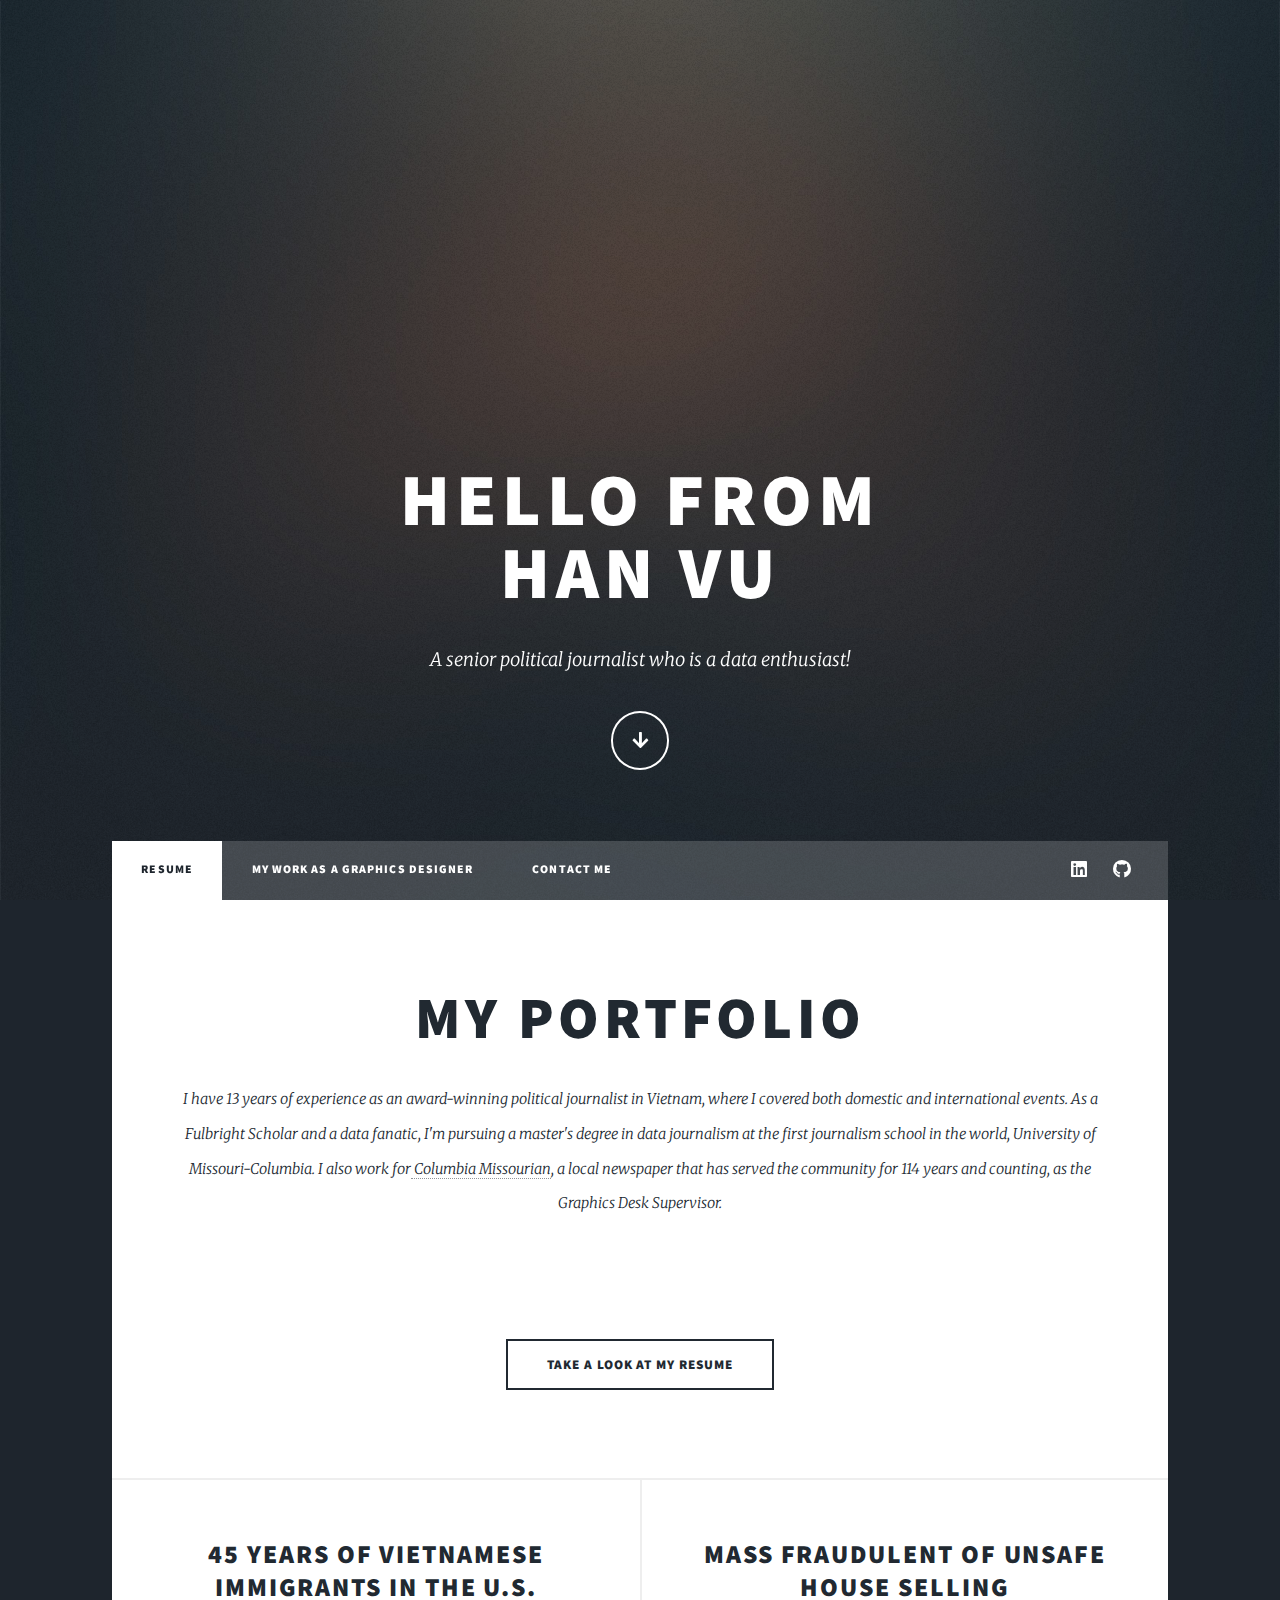
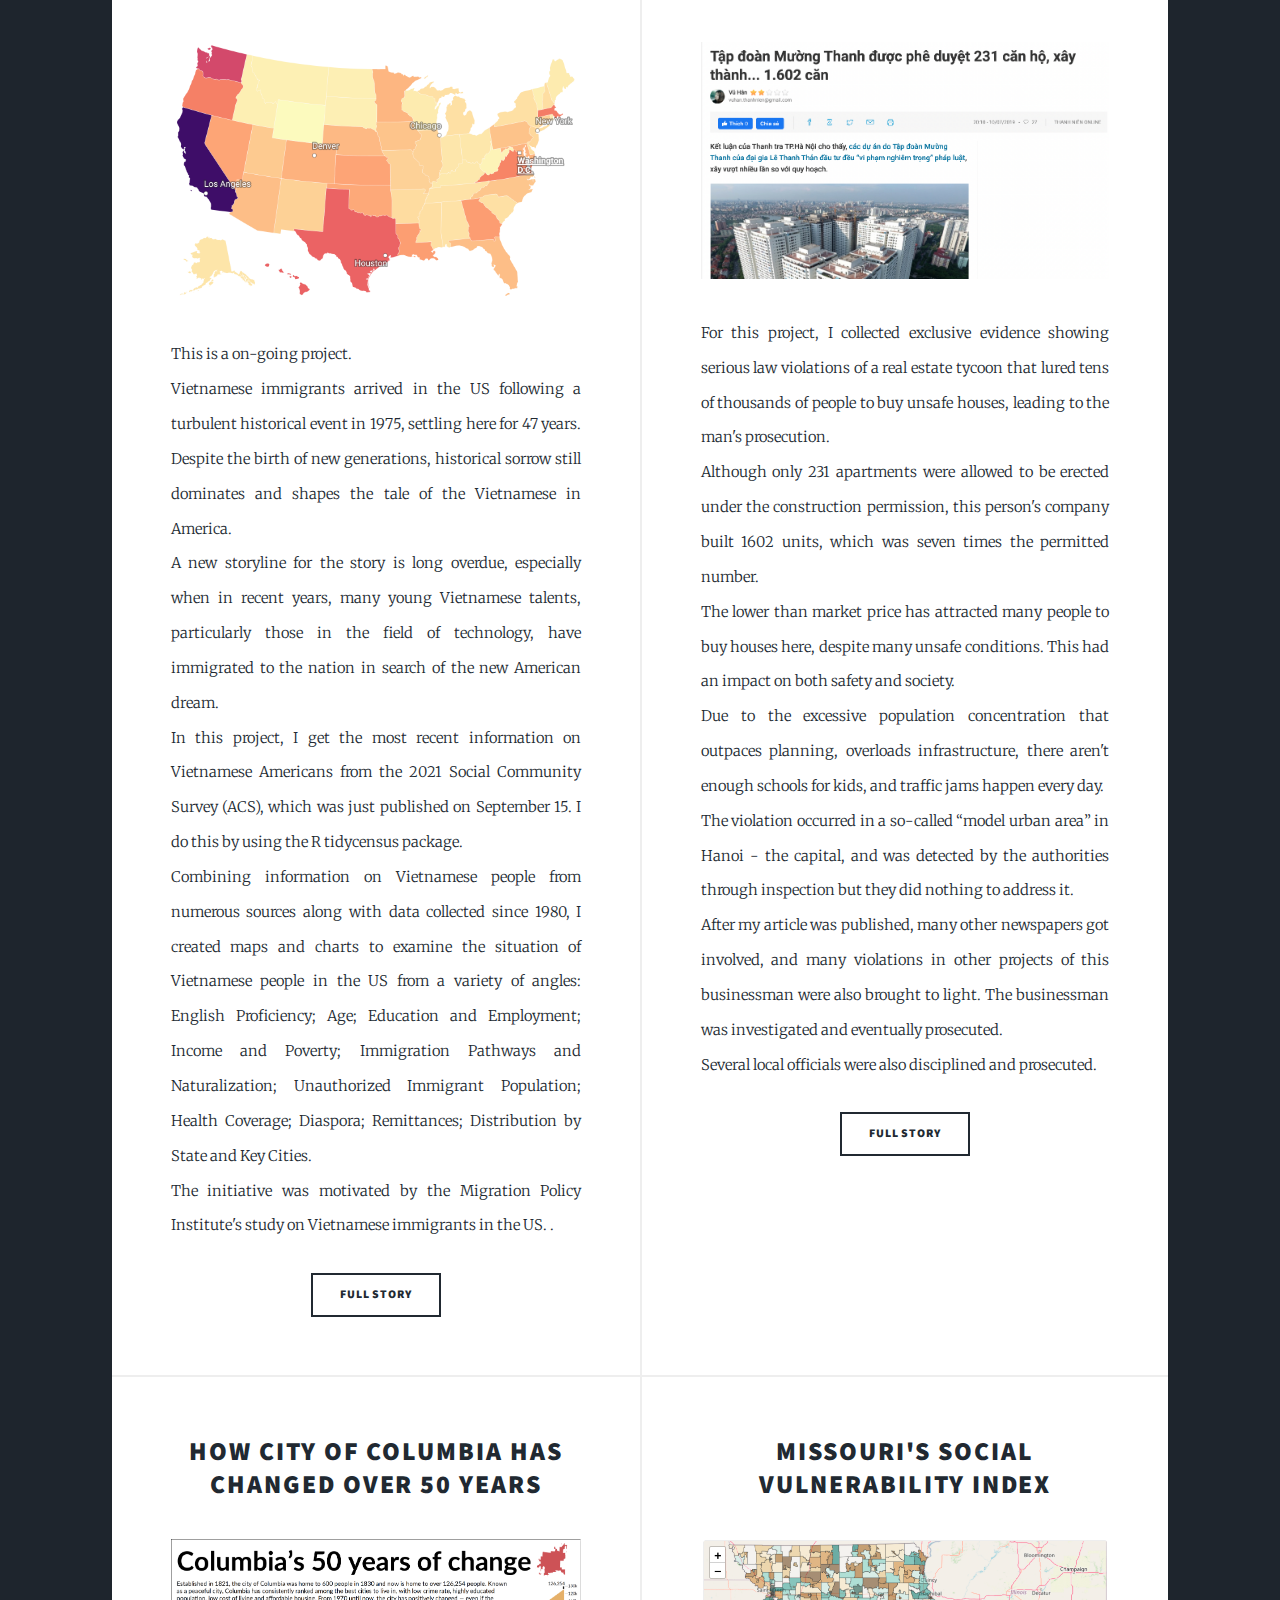
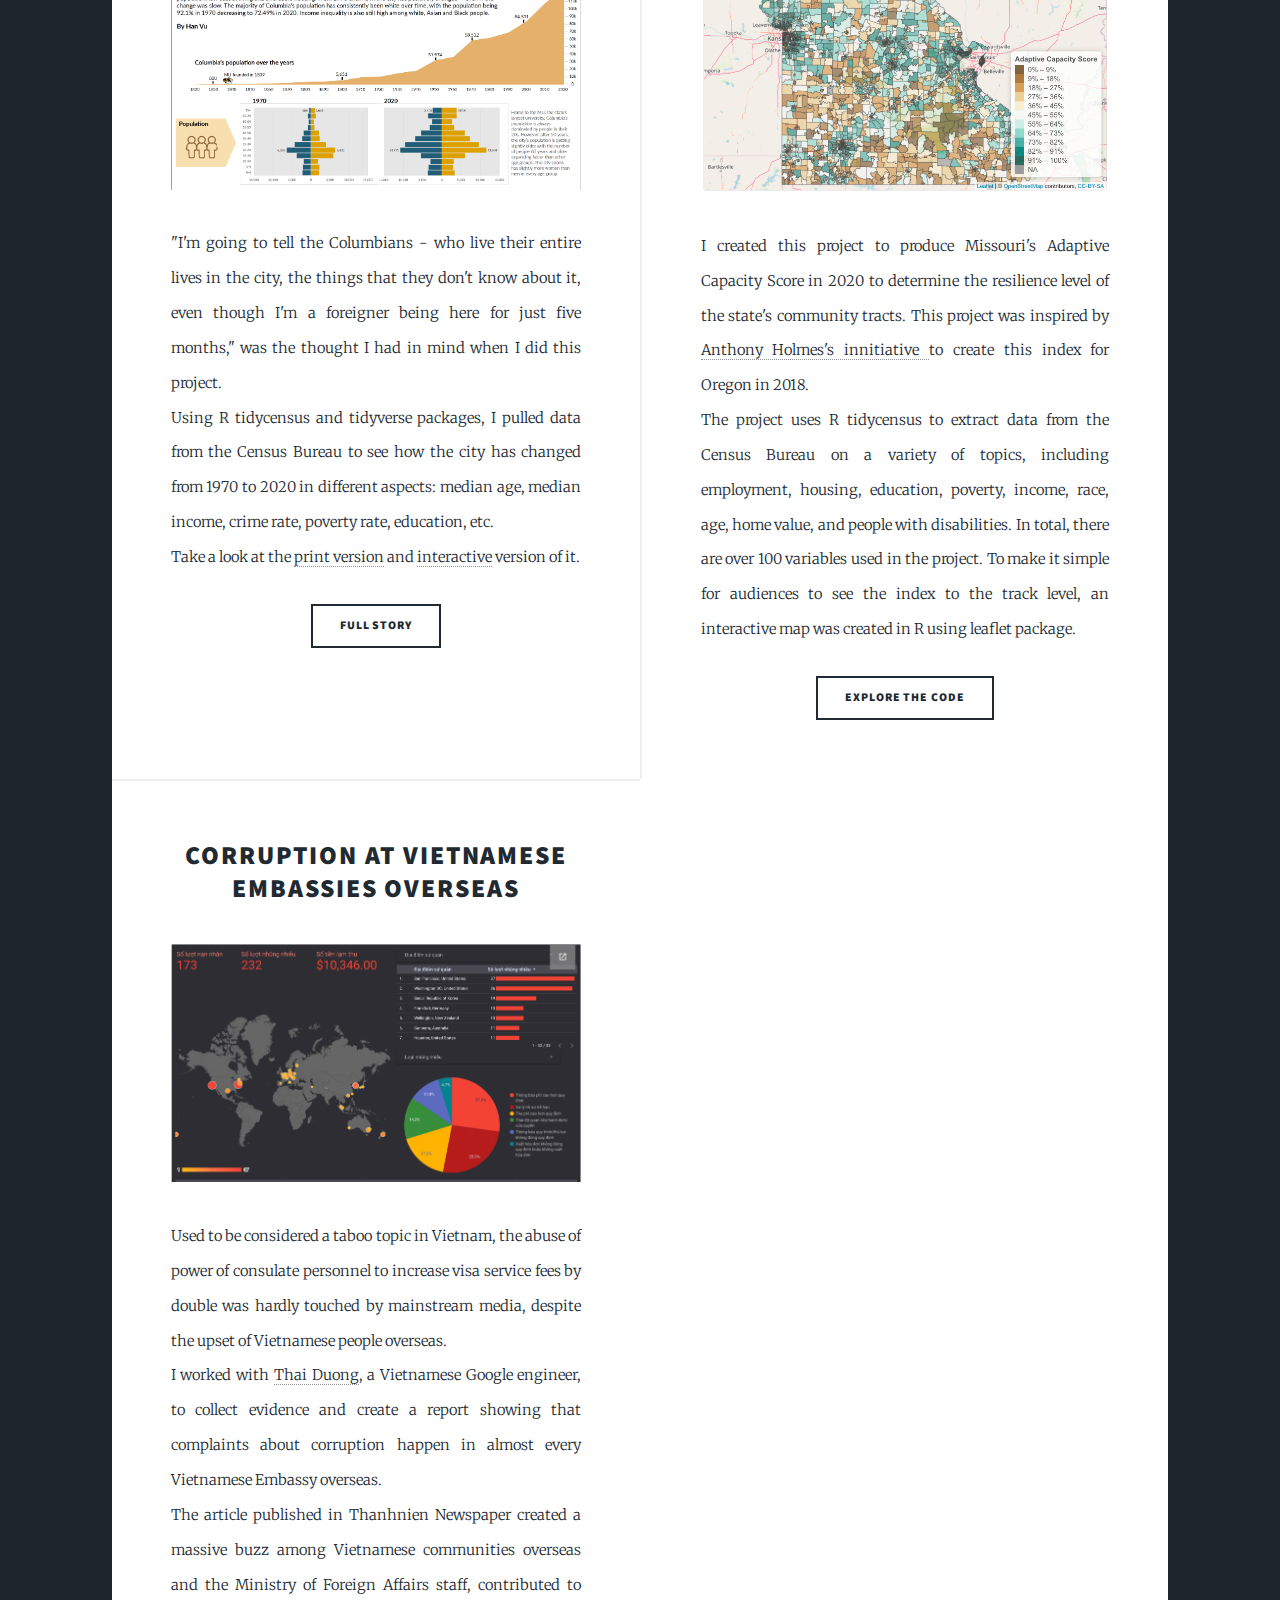
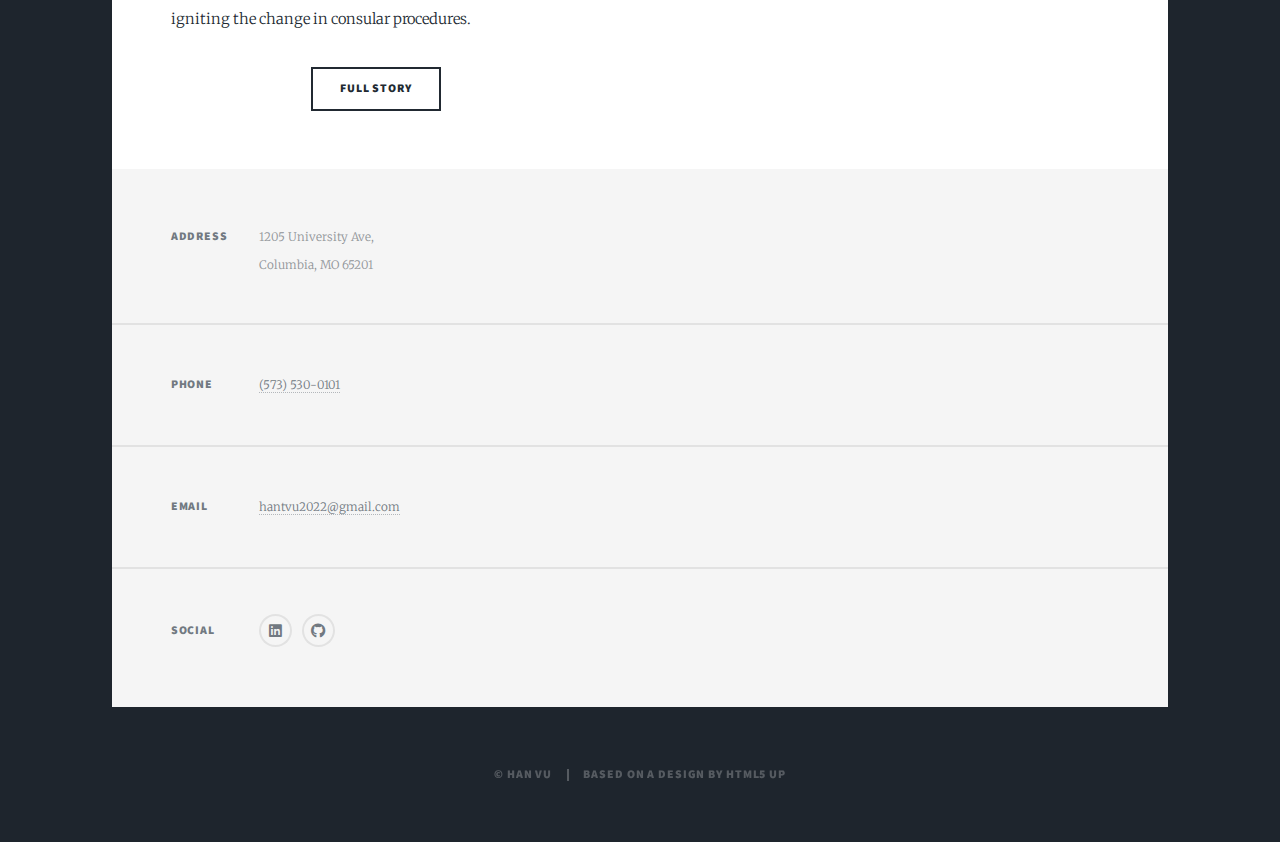
==== index.html @ a1ea9362 "first commit" ====
<!DOCTYPE HTML>
<html>
	<head>
		<title>Han Vu's Portfolio</title>
		<meta charset="utf-8" />
		<meta name="viewport" content="width=device-width, initial-scale=1, user-scalable=no" />
		<link rel="stylesheet" href="assets/css/main.css" />
		<noscript><link rel="stylesheet" href="assets/css/noscript.css" /></noscript>
	</head>
	<body class="is-preload">

		<!-- Wrapper -->
			<div id="wrapper" class="fade-in">

				<!-- Intro -->
					<div id="intro">
						<h1>Hello from<br />
						Han Vu</h1>
						<p>A senior political journalist who is a data enthusiast!</p>
						<ul class="actions">
							<li><a href="#header" class="button icon solid solo fa-arrow-down scrolly">Continue</a></li>
						</ul>
					</div>

				<!-- Header -->
					<header id="header">
						<a href="https://thanhnien.vn/author/vu-han-1622.html" target="_blank" class="logo">My previous work</a>
					</header>

				<!-- Nav -->
					<nav id="nav">
						<ul class="links">
							<li class="active"><a href="https://drive.google.com/file/d/1c-oP3wGmEgYOLLSrye_bM9ByIbGK7TrM/view?usp=sharing" target="_blank">Resume</a></li>
							<li><a href="https://www.columbiamissourian.com/users/profile/guest3275/" target="_blank">My work as a graphics designer</a></li>
							<li><a href="mailto:hantvu2022@gmail.com">Contact me</a></li>
						</ul>
						<ul class="icons">
							<li><a href="#" class="icon brands fa-linkedin"><span class="label">LinkedIn</span></a></li>
							<li><a href="#" class="icon brands fa-github"><span class="label">GitHub</span></a></li>
						</ul>
					</nav>

				<!-- Main -->
					<div id="main">

						<!-- Featured Post -->
							<article class="post featured">
								<header class="major">
									<h2><a href="#">My Portfolio</a></h2>
									<p>I have 13 years of experience as an award-winning political journalist in Vietnam, where I covered both domestic and international events. 
										As a Fulbright Scholar and a data fanatic, I'm pursuing a master's degree in data journalism at the first journalism school in the world, University of Missouri-Columbia. 
										I also work for<a href="https://www.columbiamissourian.com/" target="_blank"> Columbia Missourian</a>, a local newspaper that has served the community for 114 years and counting, as the Graphics Desk Supervisor.
									</p>
								</header>
								<a href="#" class="image main"><img src="images/pic1.jpg" alt="" /></a>
								<ul class="actions special">
									<li><a href="https://drive.google.com/file/d/1c-oP3wGmEgYOLLSrye_bM9ByIbGK7TrM/view?usp=sharing" target="_blank" class="button large">Take a look at my Resume</a></li>
								</ul>
							</article>

						<!-- Posts -->
							<section class="posts">
						
								<article>
									<header>
										
										<h2><a href="#">45 years of Vietnamese Immigrants in the U.S.</a></h2>
									</header>
									<a href="#" class="image fit"><img src="images/vnm1.png" alt="" /></a>
									<p>This is a on-going project. <br \>
										Vietnamese immigrants arrived in the US following a turbulent historical event in 1975, settling here for 47 years. Despite the birth of new generations, historical sorrow still dominates and shapes the tale of the Vietnamese in America.<br \>
										A new storyline for the story is long overdue, especially when in recent years, many young Vietnamese talents, particularly those in the field of technology, have immigrated to the nation in search of the new American dream.<br \>
										In this project, I get the most recent information on Vietnamese Americans from the 2021 Social Community Survey (ACS), which was just published on September 15. I do this by using the R tidycensus package.<br \>
										Combining information on Vietnamese people from numerous sources along with data collected since 1980, I created maps and charts to examine the situation of Vietnamese people in the US from a variety of angles: English Proficiency; Age; Education and Employment; Income and Poverty; Immigration Pathways and Naturalization; Unauthorized Immigrant Population; Health Coverage; Diaspora; Remittances; Distribution by State and Key Cities.<br \>
										The initiative was motivated by the Migration Policy Institute's study on Vietnamese immigrants in the US.
										.</p>
									<ul class="actions special">
										<li><a href="#" class="button">Full Story</a></li>
									</ul>
								</article>
								<article>
									<header>
				
										<h2><a href="https://thanhnien.vn/tap-doan-muong-thanh-duoc-phe-duyet-231-can-ho-xay-thanh-1602-can-post865768.html", target="_blank">Mass fraudulent of unsafe house selling</a></h2>
									</header>
									<a href="https://thanhnien.vn/ai-dung-sau-nhung-sai-pham-cua-muong-thanh-post866157.html" target="_blank" class="image fit"><img src="images/mt.png" alt="" /></a>
									<p> For this project, I collected exclusive evidence showing serious law violations of a real estate tycoon that lured tens of thousands of people to buy unsafe houses, leading to the man's prosecution. <br \>
										Although only 231 apartments were allowed to be erected under the construction permission, this person's company built 1602 units, which was seven times the permitted number. <br \>
										The lower than market price has attracted many people to buy houses here, despite many unsafe conditions. This had an impact on both safety and society. <br \>
										Due to the excessive population concentration that outpaces planning, overloads infrastructure, there aren't enough schools for kids, and traffic jams happen every day. <br \> 
										The violation occurred in a so-called “model urban area” in Hanoi - the capital, and was detected by the authorities through inspection but they did nothing to address it. <br \>
										After my article was published, many other newspapers got involved, and many violations in other projects of this businessman were also brought to light. The businessman was investigated and eventually prosecuted. <br \>
										Several local officials were also disciplined and prosecuted.

										</p>
									<ul class="actions special">
										<li><a href="https://thanhnien.vn/ong-le-thanh-than-bi-de-nghi-truy-to-post1052578.html" target="_blank" class="button">Full Story</a></li>
									</ul>
								</article>
								
								<article>
									<header>
										
										<h2><a href="columbia.html" target="_blank">How City of Columbia has changed over 50 years</a></h2>
									</header>
									<a href="#" class="image fit"><img src="images/columbia.png" alt="" /></a>
									<p>"I'm going to tell the Columbians - who live their entire lives in the city, the things that they don't know about it, even though I'm a foreigner being here for just five months," was the thought I had in mind when I did this project. <br \>
										Using R tidycensus and tidyverse packages, I pulled data from the Census Bureau to see how the city has changed from 1970 to 2020 in different aspects: median age, median income, crime rate, poverty rate, education, etc. <br \>
										Take a look at the <a href="https://drive.google.com/file/d/1XHMBDUVLQZ7iJKr7d9Cg8ApkKF09T4Vt/view?usp=sharing" target="_blank">print version</a> and <a href="columbia.html" target="_blank">interactive</a> version of it. 
									</p>
									<ul class="actions special">
										<li><a href="columbia.html" target="_bl" class="button">Full Story</a></li>
									</ul>
								</article>
								<article>
									<header>
										
										<h2><a href="#">Missouri's Social Vulnerability Index</a></h2>
									</header>
									<a href="https://github.com/hantvu/final_project_spring2022/blob/main/scripts/social_vulnerability_Missouri.Rmd" target="_blank" class="image fit"><img src="images/missouri.png" alt="" /></a>
									<p>I created this project to produce Missouri's Adaptive Capacity Score in 2020 to determine the resilience level of the state's community tracts. This project was inspired by <a href="https://github.com/azh2/Social-Vulnerability-R" target="_blank">Anthony Holmes's innitiative </a> to create this index for Oregon in 2018. <br \>
										The project uses R tidycensus to extract data from the Census Bureau on a variety of topics, including employment, housing, education, poverty, income, race, age, home value, and people with disabilities. In total, there are over 100 variables used in the project. To make it simple for audiences to see the index to the track level, an interactive map was created in R using leaflet package.
								</p>
									<ul class="actions special">
										<li><a href="https://github.com/hantvu/final_project_spring2022/blob/main/scripts/social_vulnerability_Missouri.Rmd" target="_blank" class="button">Explore the code</a></li>
									</ul>
								</article>
								<article>
									<header>
										
										<h2><a href="#">Corruption at Vietnamese Embassies Overseas</a></h2>
									</header>
									<a href="https://www.toivasuquan.org/" target="_blank" class="image fit"><img src="images/minhbach.png" alt="" /></a>
									<p>
										Used to be considered a taboo topic in Vietnam, the abuse of power of consulate personnel to increase visa service fees by double was hardly touched by mainstream media, despite the upset of Vietnamese people overseas. <br \>
										I worked with <a href="https://vnhacker.blogspot.com" target="_blank">Thai Duong</a>, a Vietnamese Google engineer, to collect evidence and create a report showing that complaints about corruption happen in almost every Vietnamese Embassy overseas. <br \>
										The article published in Thanhnien Newspaper created a massive buzz among Vietnamese communities overseas and the Ministry of Foreign Affairs staff, contributed to igniting the change in consular procedures.
									</p>
									<ul class="actions special">
										<li><a href="https://www.toivasuquan.org/" target="_blank" class="button">Full Story</a></li>
									</ul>
								</article>

							</section>

					</div>

				<!-- Footer -->
					<footer id="footer">
	
						<section class="split contact">
							<section class="alt">
								<h3>Address</h3>
								<p>1205 University Ave,<br />
								Columbia, MO 65201</p>
							</section>
							<section>
								<h3>Phone</h3>
								<p><a href="#">(573) 530-0101</a></p>
							</section>
							<section>
								<h3>Email</h3>
								<p><a href="mailto:hantvu2022@gmail.com">hantvu2022@gmail.com</a></p>
							</section>
							<section>
								<h3>Social</h3>
								<ul class="icons alt">
									<li><a href="#" class="icon brands alt fa-linkedin"><span class="label">LinkedIn</span></a></li>
									<li><a href="https://github.com/hantvu" target="_blank" class="icon brands alt fa-github"><span class="label">GitHub</span></a></li>
								</ul>
							</section>
						</section>
					</footer>

				<!-- Copyright -->
					<div id="copyright">
						<ul><li>&copy; Han Vu</li><li>Based on a design by HTML5 UP</li></ul>
					</div>

			</div>

		<!-- Scripts -->
			<script src="assets/js/jquery.min.js"></script>
			<script src="assets/js/jquery.scrollex.min.js"></script>
			<script src="assets/js/jquery.scrolly.min.js"></script>
			<script src="assets/js/browser.min.js"></script>
			<script src="assets/js/breakpoints.min.js"></script>
			<script src="assets/js/util.js"></script>
			<script src="assets/js/main.js"></script>

	</body>
</html>
---- assets/css/main.css ----
@import url(fontawesome-all.min.css);
@import url("https://fonts.googleapis.com/css?family=Merriweather:300,700,300italic,700italic|Source+Sans+Pro:900");



html, body, div, span, applet, object,
iframe, h1, h2, h3, h4, h5, h6, p, blockquote,
pre, a, abbr, acronym, address, big, cite,
code, del, dfn, em, img, ins, kbd, q, s, samp,
small, strike, strong, sub, sup, tt, var, b,
u, i, center, dl, dt, dd, ol, ul, li, fieldset,
form, label, legend, table, caption, tbody,
tfoot, thead, tr, th, td, article, aside,
canvas, details, embed, figure, figcaption,
footer, header, hgroup, menu, nav, output, ruby,
section, summary, time, mark, audio, video {
	margin: 0;
	padding: 0;
	border: 0;
	font-size: 100%;
	font: inherit;
	vertical-align: baseline;}

article, aside, details, figcaption, figure,
footer, header, hgroup, menu, nav, section {
	display: block;}

body {
	line-height: 1;
}

ol, ul {
	list-style: none;
}

blockquote, q {
	quotes: none;
}

	blockquote:before, blockquote:after, q:before, q:after {
		content: '';
		content: none;
	}

table {
	border-collapse: collapse;
	border-spacing: 0;
}

body {
	-webkit-text-size-adjust: none;
}

mark {
	background-color: transparent;
	color: inherit;
}

input::-moz-focus-inner {
	border: 0;
	padding: 0;
}

input, select, textarea {
	-moz-appearance: none;
	-webkit-appearance: none;
	-ms-appearance: none;
	appearance: none;
}

/* Basic */

	@-ms-viewport {
		width: device-width;
	}

	body {
		-ms-overflow-style: scrollbar;
	}

	@media screen and (max-width: 480px) {

		html, body {
			min-width: 320px;
		}

	}

	html {
		box-sizing: border-box;
	}

	*, *:before, *:after {
		box-sizing: inherit;
	}

	body {
		background-color: #1e252d;
	}

		body.is-preload *, body.is-preload *:before, body.is-preload *:after {
			-moz-animation: none !important;
			-webkit-animation: none !important;
			-ms-animation: none !important;
			animation: none !important;
			-moz-transition: none !important;
			-webkit-transition: none !important;
			-ms-transition: none !important;
			transition: none !important;
		}

/* Type */

	html {
		font-size: 16pt;
	}

		@media screen and (max-width: 1680px) {

			html {
				font-size: 12pt;
			}

		}

		@media screen and (max-width: 1280px) {

			html {
				font-size: 11pt;
			}

		}

		@media screen and (max-width: 360px) {

			html {
				font-size: 10pt;
			}

		}

	body {
		color: #212931;
	}

	body, input, select, textarea {
		font-family: "Merriweather", Georgia, serif;
		font-weight: 300;
		font-size: 1rem;
		line-height: 2.375;
	}

	a {
		-moz-transition: color 0.2s ease-in-out, background-color 0.2s ease-in-out, border-color 0.2s ease-in-out, box-shadow 0.2s ease-in-out;
		-webkit-transition: color 0.2s ease-in-out, background-color 0.2s ease-in-out, border-color 0.2s ease-in-out, box-shadow 0.2s ease-in-out;
		-ms-transition: color 0.2s ease-in-out, background-color 0.2s ease-in-out, border-color 0.2s ease-in-out, box-shadow 0.2s ease-in-out;
		transition: color 0.2s ease-in-out, background-color 0.2s ease-in-out, border-color 0.2s ease-in-out, box-shadow 0.2s ease-in-out;
		border-bottom: dotted 1px;
		text-decoration: none;
	}

		a:hover {
			border-bottom-color: transparent;
		}

	strong, b {
		font-weight: 600;
	}

	em, i {
		font-style: italic;
	}

	p {
		text-align: justify;
		margin: 0 0 2rem 0;
	}

	h1, h2, h3, h4, h5, h6 {
		font-family: "Source Sans Pro", Helvetica, sans-serif;
		font-weight: 900;
		line-height: 1.5;
		letter-spacing: 0.075em;
		text-transform: uppercase;
		margin: 0 0 1rem 0;
	}

		h1 a, h2 a, h3 a, h4 a, h5 a, h6 a {
			border-bottom: 0;
			color: inherit;
			text-decoration: none;
		}

	h1 {
		font-size: 4rem;
		line-height: 1.1;
		margin: 0 0 2rem 0;
	}

	h2 {
		font-size: 1.75rem;
		line-height: 1.3;
		margin: 0 0 1.5rem 0;
	}

	h3 {
		font-size: 1.25rem;
		margin: 0 0 1.5rem 0;
	}

	h4 {
		font-size: 1rem;
	}

	h5 {
		font-size: 0.9rem;
	}

	h6 {
		font-size: 0.8rem;
	}

	sub {
		font-size: 0.8rem;
		position: relative;
		top: 0.5rem;
	}

	sup {
		font-size: 0.8rem;
		position: relative;
		top: -0.5rem;
	}

	blockquote {
		border-left: solid 4px;
		font-style: italic;
		margin: 0 0 2rem 0;
		padding: 0.5rem 0 0.5rem 2rem;
	}

	code {
		border: solid 2px;
		font-family: "Courier New", monospace;
		font-size: 0.9rem;
		margin: 0 0.25rem;
		padding: 0.25rem 0.65rem;
	}

	pre {
		-webkit-overflow-scrolling: touch;
		font-family: "Courier New", monospace;
		font-size: 0.9rem;
		margin: 0 0 2rem 0;
	}

		pre code {
			display: block;
			line-height: 1.75;
			padding: 1rem 1.5rem;
			overflow-x: auto;
		}

	hr {
		border: 0;
		border-bottom: solid 2px;
		margin: 3rem 0;
	}

		hr.major {
			margin: 5rem 0;
		}

	.align-left {
		text-align: left;
	}

	.align-center {
		text-align: center;
	}

	.align-right {
		text-align: right;
	}

	input, select, textarea {
		color: #212931;
	}

	a {
		color: #212931;
		border-bottom-color: rgba(33, 41, 49, 0.5);
	}

		a:hover {
			border-bottom-color: transparent;
			color: #18bfef !important;
		}

	strong, b {
		color: #212931;
	}

	h1, h2, h3, h4, h5, h6 {
		color: #212931;
	}

	blockquote {
		border-left-color: #eeeeee;
	}

	code {
		background: rgba(220, 220, 220, 0.25);
		border-color: #eeeeee;
	}

	hr {
		border-bottom-color: #eeeeee;
	}

/* Row */

	.row {
		display: flex;
		flex-wrap: wrap;
		box-sizing: border-box;
		align-items: stretch;
	}

		.row > * {
			box-sizing: border-box;
		}

		.row.gtr-uniform > * > :last-child {
			margin-bottom: 0;
		}

		.row.aln-left {
			justify-content: flex-start;
		}

		.row.aln-center {
			justify-content: center;
		}

		.row.aln-right {
			justify-content: flex-end;
		}

		.row.aln-top {
			align-items: flex-start;
		}

		.row.aln-middle {
			align-items: center;
		}

		.row.aln-bottom {
			align-items: flex-end;
		}

		.row > .imp {
			order: -1;
		}

		.row > .col-1 {
			width: 8.33333%;
		}

		.row > .off-1 {
			margin-left: 8.33333%;
		}

		.row > .col-2 {
			width: 16.66667%;
		}

		.row > .off-2 {
			margin-left: 16.66667%;
		}

		.row > .col-3 {
			width: 25%;
		}

		.row > .off-3 {
			margin-left: 25%;
		}

		.row > .col-4 {
			width: 33.33333%;
		}

		.row > .off-4 {
			margin-left: 33.33333%;
		}

		.row > .col-5 {
			width: 41.66667%;
		}

		.row > .off-5 {
			margin-left: 41.66667%;
		}

		.row > .col-6 {
			width: 50%;
		}

		.row > .off-6 {
			margin-left: 50%;
		}

		.row > .col-7 {
			width: 58.33333%;
		}

		.row > .off-7 {
			margin-left: 58.33333%;
		}

		.row > .col-8 {
			width: 66.66667%;
		}

		.row > .off-8 {
			margin-left: 66.66667%;
		}

		.row > .col-9 {
			width: 75%;
		}

		.row > .off-9 {
			margin-left: 75%;
		}

		.row > .col-10 {
			width: 83.33333%;
		}

		.row > .off-10 {
			margin-left: 83.33333%;
		}

		.row > .col-11 {
			width: 91.66667%;
		}

		.row > .off-11 {
			margin-left: 91.66667%;
		}

		.row > .col-12 {
			width: 100%;
		}

		.row > .off-12 {
			margin-left: 100%;
		}

		.row.gtr-0 {
			margin-top: 0;
			margin-left: 0rem;
		}

			.row.gtr-0 > * {
				padding: 0 0 0 0rem;
			}

			.row.gtr-0.gtr-uniform {
				margin-top: 0rem;
			}

				.row.gtr-0.gtr-uniform > * {
					padding-top: 0rem;
				}

		.row.gtr-25 {
			margin-top: 0;
			margin-left: -0.375rem;
		}

			.row.gtr-25 > * {
				padding: 0 0 0 0.375rem;
			}

			.row.gtr-25.gtr-uniform {
				margin-top: -0.375rem;
			}

				.row.gtr-25.gtr-uniform > * {
					padding-top: 0.375rem;
				}

		.row.gtr-50 {
			margin-top: 0;
			margin-left: -0.75rem;
		}

			.row.gtr-50 > * {
				padding: 0 0 0 0.75rem;
			}

			.row.gtr-50.gtr-uniform {
				margin-top: -0.75rem;
			}

				.row.gtr-50.gtr-uniform > * {
					padding-top: 0.75rem;
				}

		.row {
			margin-top: 0;
			margin-left: -1.5rem;
		}

			.row > * {
				padding: 0 0 0 1.5rem;
			}

			.row.gtr-uniform {
				margin-top: -1.5rem;
			}

				.row.gtr-uniform > * {
					padding-top: 1.5rem;
				}

		.row.gtr-150 {
			margin-top: 0;
			margin-left: -2.25rem;
		}

			.row.gtr-150 > * {
				padding: 0 0 0 2.25rem;
			}

			.row.gtr-150.gtr-uniform {
				margin-top: -2.25rem;
			}

				.row.gtr-150.gtr-uniform > * {
					padding-top: 2.25rem;
				}

		.row.gtr-200 {
			margin-top: 0;
			margin-left: -3rem;
		}

			.row.gtr-200 > * {
				padding: 0 0 0 3rem;
			}

			.row.gtr-200.gtr-uniform {
				margin-top: -3rem;
			}

				.row.gtr-200.gtr-uniform > * {
					padding-top: 3rem;
				}

		@media screen and (max-width: 1680px) {

			.row {
				display: flex;
				flex-wrap: wrap;
				box-sizing: border-box;
				align-items: stretch;
			}

				.row > * {
					box-sizing: border-box;
				}

				.row.gtr-uniform > * > :last-child {
					margin-bottom: 0;
				}

				.row.aln-left {
					justify-content: flex-start;
				}

				.row.aln-center {
					justify-content: center;
				}

				.row.aln-right {
					justify-content: flex-end;
				}

				.row.aln-top {
					align-items: flex-start;
				}

				.row.aln-middle {
					align-items: center;
				}

				.row.aln-bottom {
					align-items: flex-end;
				}

				.row > .imp-xlarge {
					order: -1;
				}

				.row > .col-1-xlarge {
					width: 8.33333%;
				}

				.row > .off-1-xlarge {
					margin-left: 8.33333%;
				}

				.row > .col-2-xlarge {
					width: 16.66667%;
				}

				.row > .off-2-xlarge {
					margin-left: 16.66667%;
				}

				.row > .col-3-xlarge {
					width: 25%;
				}

				.row > .off-3-xlarge {
					margin-left: 25%;
				}

				.row > .col-4-xlarge {
					width: 33.33333%;
				}

				.row > .off-4-xlarge {
					margin-left: 33.33333%;
				}

				.row > .col-5-xlarge {
					width: 41.66667%;
				}

				.row > .off-5-xlarge {
					margin-left: 41.66667%;
				}

				.row > .col-6-xlarge {
					width: 50%;
				}

				.row > .off-6-xlarge {
					margin-left: 50%;
				}

				.row > .col-7-xlarge {
					width: 58.33333%;
				}

				.row > .off-7-xlarge {
					margin-left: 58.33333%;
				}

				.row > .col-8-xlarge {
					width: 66.66667%;
				}

				.row > .off-8-xlarge {
					margin-left: 66.66667%;
				}

				.row > .col-9-xlarge {
					width: 75%;
				}

				.row > .off-9-xlarge {
					margin-left: 75%;
				}

				.row > .col-10-xlarge {
					width: 83.33333%;
				}

				.row > .off-10-xlarge {
					margin-left: 83.33333%;
				}

				.row > .col-11-xlarge {
					width: 91.66667%;
				}

				.row > .off-11-xlarge {
					margin-left: 91.66667%;
				}

				.row > .col-12-xlarge {
					width: 100%;
				}

				.row > .off-12-xlarge {
					margin-left: 100%;
				}

				.row.gtr-0 {
					margin-top: 0;
					margin-left: 0rem;
				}

					.row.gtr-0 > * {
						padding: 0 0 0 0rem;
					}

					.row.gtr-0.gtr-uniform {
						margin-top: 0rem;
					}

						.row.gtr-0.gtr-uniform > * {
							padding-top: 0rem;
						}

				.row.gtr-25 {
					margin-top: 0;
					margin-left: -0.375rem;
				}

					.row.gtr-25 > * {
						padding: 0 0 0 0.375rem;
					}

					.row.gtr-25.gtr-uniform {
						margin-top: -0.375rem;
					}

						.row.gtr-25.gtr-uniform > * {
							padding-top: 0.375rem;
						}

				.row.gtr-50 {
					margin-top: 0;
					margin-left: -0.75rem;
				}

					.row.gtr-50 > * {
						padding: 0 0 0 0.75rem;
					}

					.row.gtr-50.gtr-uniform {
						margin-top: -0.75rem;
					}

						.row.gtr-50.gtr-uniform > * {
							padding-top: 0.75rem;
						}

				.row {
					margin-top: 0;
					margin-left: -1.5rem;
				}

					.row > * {
						padding: 0 0 0 1.5rem;
					}

					.row.gtr-uniform {
						margin-top: -1.5rem;
					}

						.row.gtr-uniform > * {
							padding-top: 1.5rem;
						}

				.row.gtr-150 {
					margin-top: 0;
					margin-left: -2.25rem;
				}

					.row.gtr-150 > * {
						padding: 0 0 0 2.25rem;
					}

					.row.gtr-150.gtr-uniform {
						margin-top: -2.25rem;
					}

						.row.gtr-150.gtr-uniform > * {
							padding-top: 2.25rem;
						}

				.row.gtr-200 {
					margin-top: 0;
					margin-left: -3rem;
				}

					.row.gtr-200 > * {
						padding: 0 0 0 3rem;
					}

					.row.gtr-200.gtr-uniform {
						margin-top: -3rem;
					}

						.row.gtr-200.gtr-uniform > * {
							padding-top: 3rem;
						}

		}

		@media screen and (max-width: 1280px) {

			.row {
				display: flex;
				flex-wrap: wrap;
				box-sizing: border-box;
				align-items: stretch;
			}

				.row > * {
					box-sizing: border-box;
				}

				.row.gtr-uniform > * > :last-child {
					margin-bottom: 0;
				}

				.row.aln-left {
					justify-content: flex-start;
				}

				.row.aln-center {
					justify-content: center;
				}

				.row.aln-right {
					justify-content: flex-end;
				}

				.row.aln-top {
					align-items: flex-start;
				}

				.row.aln-middle {
					align-items: center;
				}

				.row.aln-bottom {
					align-items: flex-end;
				}

				.row > .imp-large {
					order: -1;
				}

				.row > .col-1-large {
					width: 8.33333%;
				}

				.row > .off-1-large {
					margin-left: 8.33333%;
				}

				.row > .col-2-large {
					width: 16.66667%;
				}

				.row > .off-2-large {
					margin-left: 16.66667%;
				}

				.row > .col-3-large {
					width: 25%;
				}

				.row > .off-3-large {
					margin-left: 25%;
				}

				.row > .col-4-large {
					width: 33.33333%;
				}

				.row > .off-4-large {
					margin-left: 33.33333%;
				}

				.row > .col-5-large {
					width: 41.66667%;
				}

				.row > .off-5-large {
					margin-left: 41.66667%;
				}

				.row > .col-6-large {
					width: 50%;
				}

				.row > .off-6-large {
					margin-left: 50%;
				}

				.row > .col-7-large {
					width: 58.33333%;
				}

				.row > .off-7-large {
					margin-left: 58.33333%;
				}

				.row > .col-8-large {
					width: 66.66667%;
				}

				.row > .off-8-large {
					margin-left: 66.66667%;
				}

				.row > .col-9-large {
					width: 75%;
				}

				.row > .off-9-large {
					margin-left: 75%;
				}

				.row > .col-10-large {
					width: 83.33333%;
				}

				.row > .off-10-large {
					margin-left: 83.33333%;
				}

				.row > .col-11-large {
					width: 91.66667%;
				}

				.row > .off-11-large {
					margin-left: 91.66667%;
				}

				.row > .col-12-large {
					width: 100%;
				}

				.row > .off-12-large {
					margin-left: 100%;
				}

				.row.gtr-0 {
					margin-top: 0;
					margin-left: 0rem;
				}

					.row.gtr-0 > * {
						padding: 0 0 0 0rem;
					}

					.row.gtr-0.gtr-uniform {
						margin-top: 0rem;
					}

						.row.gtr-0.gtr-uniform > * {
							padding-top: 0rem;
						}

				.row.gtr-25 {
					margin-top: 0;
					margin-left: -0.375rem;
				}

					.row.gtr-25 > * {
						padding: 0 0 0 0.375rem;
					}

					.row.gtr-25.gtr-uniform {
						margin-top: -0.375rem;
					}

						.row.gtr-25.gtr-uniform > * {
							padding-top: 0.375rem;
						}

				.row.gtr-50 {
					margin-top: 0;
					margin-left: -0.75rem;
				}

					.row.gtr-50 > * {
						padding: 0 0 0 0.75rem;
					}

					.row.gtr-50.gtr-uniform {
						margin-top: -0.75rem;
					}

						.row.gtr-50.gtr-uniform > * {
							padding-top: 0.75rem;
						}

				.row {
					margin-top: 0;
					margin-left: -1.5rem;
				}

					.row > * {
						padding: 0 0 0 1.5rem;
					}

					.row.gtr-uniform {
						margin-top: -1.5rem;
					}

						.row.gtr-uniform > * {
							padding-top: 1.5rem;
						}

				.row.gtr-150 {
					margin-top: 0;
					margin-left: -2.25rem;
				}

					.row.gtr-150 > * {
						padding: 0 0 0 2.25rem;
					}

					.row.gtr-150.gtr-uniform {
						margin-top: -2.25rem;
					}

						.row.gtr-150.gtr-uniform > * {
							padding-top: 2.25rem;
						}

				.row.gtr-200 {
					margin-top: 0;
					margin-left: -3rem;
				}

					.row.gtr-200 > * {
						padding: 0 0 0 3rem;
					}

					.row.gtr-200.gtr-uniform {
						margin-top: -3rem;
					}

						.row.gtr-200.gtr-uniform > * {
							padding-top: 3rem;
						}

		}

		@media screen and (max-width: 980px) {

			.row {
				display: flex;
				flex-wrap: wrap;
				box-sizing: border-box;
				align-items: stretch;
			}

				.row > * {
					box-sizing: border-box;
				}

				.row.gtr-uniform > * > :last-child {
					margin-bottom: 0;
				}

				.row.aln-left {
					justify-content: flex-start;
				}

				.row.aln-center {
					justify-content: center;
				}

				.row.aln-right {
					justify-content: flex-end;
				}

				.row.aln-top {
					align-items: flex-start;
				}

				.row.aln-middle {
					align-items: center;
				}

				.row.aln-bottom {
					align-items: flex-end;
				}

				.row > .imp-medium {
					order: -1;
				}

				.row > .col-1-medium {
					width: 8.33333%;
				}

				.row > .off-1-medium {
					margin-left: 8.33333%;
				}

				.row > .col-2-medium {
					width: 16.66667%;
				}

				.row > .off-2-medium {
					margin-left: 16.66667%;
				}

				.row > .col-3-medium {
					width: 25%;
				}

				.row > .off-3-medium {
					margin-left: 25%;
				}

				.row > .col-4-medium {
					width: 33.33333%;
				}

				.row > .off-4-medium {
					margin-left: 33.33333%;
				}

				.row > .col-5-medium {
					width: 41.66667%;
				}

				.row > .off-5-medium {
					margin-left: 41.66667%;
				}

				.row > .col-6-medium {
					width: 50%;
				}

				.row > .off-6-medium {
					margin-left: 50%;
				}

				.row > .col-7-medium {
					width: 58.33333%;
				}

				.row > .off-7-medium {
					margin-left: 58.33333%;
				}

				.row > .col-8-medium {
					width: 66.66667%;
				}

				.row > .off-8-medium {
					margin-left: 66.66667%;
				}

				.row > .col-9-medium {
					width: 75%;
				}

				.row > .off-9-medium {
					margin-left: 75%;
				}

				.row > .col-10-medium {
					width: 83.33333%;
				}

				.row > .off-10-medium {
					margin-left: 83.33333%;
				}

				.row > .col-11-medium {
					width: 91.66667%;
				}

				.row > .off-11-medium {
					margin-left: 91.66667%;
				}

				.row > .col-12-medium {
					width: 100%;
				}

				.row > .off-12-medium {
					margin-left: 100%;
				}

				.row.gtr-0 {
					margin-top: 0;
					margin-left: 0rem;
				}

					.row.gtr-0 > * {
						padding: 0 0 0 0rem;
					}

					.row.gtr-0.gtr-uniform {
						margin-top: 0rem;
					}

						.row.gtr-0.gtr-uniform > * {
							padding-top: 0rem;
						}

				.row.gtr-25 {
					margin-top: 0;
					margin-left: -0.375rem;
				}

					.row.gtr-25 > * {
						padding: 0 0 0 0.375rem;
					}

					.row.gtr-25.gtr-uniform {
						margin-top: -0.375rem;
					}

						.row.gtr-25.gtr-uniform > * {
							padding-top: 0.375rem;
						}

				.row.gtr-50 {
					margin-top: 0;
					margin-left: -0.75rem;
				}

					.row.gtr-50 > * {
						padding: 0 0 0 0.75rem;
					}

					.row.gtr-50.gtr-uniform {
						margin-top: -0.75rem;
					}

						.row.gtr-50.gtr-uniform > * {
							padding-top: 0.75rem;
						}

				.row {
					margin-top: 0;
					margin-left: -1.5rem;
				}

					.row > * {
						padding: 0 0 0 1.5rem;
					}

					.row.gtr-uniform {
						margin-top: -1.5rem;
					}

						.row.gtr-uniform > * {
							padding-top: 1.5rem;
						}

				.row.gtr-150 {
					margin-top: 0;
					margin-left: -2.25rem;
				}

					.row.gtr-150 > * {
						padding: 0 0 0 2.25rem;
					}

					.row.gtr-150.gtr-uniform {
						margin-top: -2.25rem;
					}

						.row.gtr-150.gtr-uniform > * {
							padding-top: 2.25rem;
						}

				.row.gtr-200 {
					margin-top: 0;
					margin-left: -3rem;
				}

					.row.gtr-200 > * {
						padding: 0 0 0 3rem;
					}

					.row.gtr-200.gtr-uniform {
						margin-top: -3rem;
					}

						.row.gtr-200.gtr-uniform > * {
							padding-top: 3rem;
						}

		}

		@media screen and (max-width: 736px) {

			.row {
				display: flex;
				flex-wrap: wrap;
				box-sizing: border-box;
				align-items: stretch;
			}

				.row > * {
					box-sizing: border-box;
				}

				.row.gtr-uniform > * > :last-child {
					margin-bottom: 0;
				}

				.row.aln-left {
					justify-content: flex-start;
				}

				.row.aln-center {
					justify-content: center;
				}

				.row.aln-right {
					justify-content: flex-end;
				}

				.row.aln-top {
					align-items: flex-start;
				}

				.row.aln-middle {
					align-items: center;
				}

				.row.aln-bottom {
					align-items: flex-end;
				}

				.row > .imp-small {
					order: -1;
				}

				.row > .col-1-small {
					width: 8.33333%;
				}

				.row > .off-1-small {
					margin-left: 8.33333%;
				}

				.row > .col-2-small {
					width: 16.66667%;
				}

				.row > .off-2-small {
					margin-left: 16.66667%;
				}

				.row > .col-3-small {
					width: 25%;
				}

				.row > .off-3-small {
					margin-left: 25%;
				}

				.row > .col-4-small {
					width: 33.33333%;
				}

				.row > .off-4-small {
					margin-left: 33.33333%;
				}

				.row > .col-5-small {
					width: 41.66667%;
				}

				.row > .off-5-small {
					margin-left: 41.66667%;
				}

				.row > .col-6-small {
					width: 50%;
				}

				.row > .off-6-small {
					margin-left: 50%;
				}

				.row > .col-7-small {
					width: 58.33333%;
				}

				.row > .off-7-small {
					margin-left: 58.33333%;
				}

				.row > .col-8-small {
					width: 66.66667%;
				}

				.row > .off-8-small {
					margin-left: 66.66667%;
				}

				.row > .col-9-small {
					width: 75%;
				}

				.row > .off-9-small {
					margin-left: 75%;
				}

				.row > .col-10-small {
					width: 83.33333%;
				}

				.row > .off-10-small {
					margin-left: 83.33333%;
				}

				.row > .col-11-small {
					width: 91.66667%;
				}

				.row > .off-11-small {
					margin-left: 91.66667%;
				}

				.row > .col-12-small {
					width: 100%;
				}

				.row > .off-12-small {
					margin-left: 100%;
				}

				.row.gtr-0 {
					margin-top: 0;
					margin-left: 0rem;
				}

					.row.gtr-0 > * {
						padding: 0 0 0 0rem;
					}

					.row.gtr-0.gtr-uniform {
						margin-top: 0rem;
					}

						.row.gtr-0.gtr-uniform > * {
							padding-top: 0rem;
						}

				.row.gtr-25 {
					margin-top: 0;
					margin-left: -0.375rem;
				}

					.row.gtr-25 > * {
						padding: 0 0 0 0.375rem;
					}

					.row.gtr-25.gtr-uniform {
						margin-top: -0.375rem;
					}

						.row.gtr-25.gtr-uniform > * {
							padding-top: 0.375rem;
						}

				.row.gtr-50 {
					margin-top: 0;
					margin-left: -0.75rem;
				}

					.row.gtr-50 > * {
						padding: 0 0 0 0.75rem;
					}

					.row.gtr-50.gtr-uniform {
						margin-top: -0.75rem;
					}

						.row.gtr-50.gtr-uniform > * {
							padding-top: 0.75rem;
						}

				.row {
					margin-top: 0;
					margin-left: -1.5rem;
				}

					.row > * {
						padding: 0 0 0 1.5rem;
					}

					.row.gtr-uniform {
						margin-top: -1.5rem;
					}

						.row.gtr-uniform > * {
							padding-top: 1.5rem;
						}

				.row.gtr-150 {
					margin-top: 0;
					margin-left: -2.25rem;
				}

					.row.gtr-150 > * {
						padding: 0 0 0 2.25rem;
					}

					.row.gtr-150.gtr-uniform {
						margin-top: -2.25rem;
					}

						.row.gtr-150.gtr-uniform > * {
							padding-top: 2.25rem;
						}

				.row.gtr-200 {
					margin-top: 0;
					margin-left: -3rem;
				}

					.row.gtr-200 > * {
						padding: 0 0 0 3rem;
					}

					.row.gtr-200.gtr-uniform {
						margin-top: -3rem;
					}

						.row.gtr-200.gtr-uniform > * {
							padding-top: 3rem;
						}

		}

		@media screen and (max-width: 480px) {

			.row {
				display: flex;
				flex-wrap: wrap;
				box-sizing: border-box;
				align-items: stretch;
			}

				.row > * {
					box-sizing: border-box;
				}

				.row.gtr-uniform > * > :last-child {
					margin-bottom: 0;
				}

				.row.aln-left {
					justify-content: flex-start;
				}

				.row.aln-center {
					justify-content: center;
				}

				.row.aln-right {
					justify-content: flex-end;
				}

				.row.aln-top {
					align-items: flex-start;
				}

				.row.aln-middle {
					align-items: center;
				}

				.row.aln-bottom {
					align-items: flex-end;
				}

				.row > .imp-xsmall {
					order: -1;
				}

				.row > .col-1-xsmall {
					width: 8.33333%;
				}

				.row > .off-1-xsmall {
					margin-left: 8.33333%;
				}

				.row > .col-2-xsmall {
					width: 16.66667%;
				}

				.row > .off-2-xsmall {
					margin-left: 16.66667%;
				}

				.row > .col-3-xsmall {
					width: 25%;
				}

				.row > .off-3-xsmall {
					margin-left: 25%;
				}

				.row > .col-4-xsmall {
					width: 33.33333%;
				}

				.row > .off-4-xsmall {
					margin-left: 33.33333%;
				}

				.row > .col-5-xsmall {
					width: 41.66667%;
				}

				.row > .off-5-xsmall {
					margin-left: 41.66667%;
				}

				.row > .col-6-xsmall {
					width: 50%;
				}

				.row > .off-6-xsmall {
					margin-left: 50%;
				}

				.row > .col-7-xsmall {
					width: 58.33333%;
				}

				.row > .off-7-xsmall {
					margin-left: 58.33333%;
				}

				.row > .col-8-xsmall {
					width: 66.66667%;
				}

				.row > .off-8-xsmall {
					margin-left: 66.66667%;
				}

				.row > .col-9-xsmall {
					width: 75%;
				}

				.row > .off-9-xsmall {
					margin-left: 75%;
				}

				.row > .col-10-xsmall {
					width: 83.33333%;
				}

				.row > .off-10-xsmall {
					margin-left: 83.33333%;
				}

				.row > .col-11-xsmall {
					width: 91.66667%;
				}

				.row > .off-11-xsmall {
					margin-left: 91.66667%;
				}

				.row > .col-12-xsmall {
					width: 100%;
				}

				.row > .off-12-xsmall {
					margin-left: 100%;
				}

				.row.gtr-0 {
					margin-top: 0;
					margin-left: 0rem;
				}

					.row.gtr-0 > * {
						padding: 0 0 0 0rem;
					}

					.row.gtr-0.gtr-uniform {
						margin-top: 0rem;
					}

						.row.gtr-0.gtr-uniform > * {
							padding-top: 0rem;
						}

				.row.gtr-25 {
					margin-top: 0;
					margin-left: -0.375rem;
				}

					.row.gtr-25 > * {
						padding: 0 0 0 0.375rem;
					}

					.row.gtr-25.gtr-uniform {
						margin-top: -0.375rem;
					}

						.row.gtr-25.gtr-uniform > * {
							padding-top: 0.375rem;
						}

				.row.gtr-50 {
					margin-top: 0;
					margin-left: -0.75rem;
				}

					.row.gtr-50 > * {
						padding: 0 0 0 0.75rem;
					}

					.row.gtr-50.gtr-uniform {
						margin-top: -0.75rem;
					}

						.row.gtr-50.gtr-uniform > * {
							padding-top: 0.75rem;
						}

				.row {
					margin-top: 0;
					margin-left: -1.5rem;
				}

					.row > * {
						padding: 0 0 0 1.5rem;
					}

					.row.gtr-uniform {
						margin-top: -1.5rem;
					}

						.row.gtr-uniform > * {
							padding-top: 1.5rem;
						}

				.row.gtr-150 {
					margin-top: 0;
					margin-left: -2.25rem;
				}

					.row.gtr-150 > * {
						padding: 0 0 0 2.25rem;
					}

					.row.gtr-150.gtr-uniform {
						margin-top: -2.25rem;
					}

						.row.gtr-150.gtr-uniform > * {
							padding-top: 2.25rem;
						}

				.row.gtr-200 {
					margin-top: 0;
					margin-left: -3rem;
				}

					.row.gtr-200 > * {
						padding: 0 0 0 3rem;
					}

					.row.gtr-200.gtr-uniform {
						margin-top: -3rem;
					}

						.row.gtr-200.gtr-uniform > * {
							padding-top: 3rem;
						}

		}

		@media screen and (max-width: 360px) {

			.row {
				display: flex;
				flex-wrap: wrap;
				box-sizing: border-box;
				align-items: stretch;
			}

				.row > * {
					box-sizing: border-box;
				}

				.row.gtr-uniform > * > :last-child {
					margin-bottom: 0;
				}

				.row.aln-left {
					justify-content: flex-start;
				}

				.row.aln-center {
					justify-content: center;
				}

				.row.aln-right {
					justify-content: flex-end;
				}

				.row.aln-top {
					align-items: flex-start;
				}

				.row.aln-middle {
					align-items: center;
				}

				.row.aln-bottom {
					align-items: flex-end;
				}

				.row > .imp-xxsmall {
					order: -1;
				}

				.row > .col-1-xxsmall {
					width: 8.33333%;
				}

				.row > .off-1-xxsmall {
					margin-left: 8.33333%;
				}

				.row > .col-2-xxsmall {
					width: 16.66667%;
				}

				.row > .off-2-xxsmall {
					margin-left: 16.66667%;
				}

				.row > .col-3-xxsmall {
					width: 25%;
				}

				.row > .off-3-xxsmall {
					margin-left: 25%;
				}

				.row > .col-4-xxsmall {
					width: 33.33333%;
				}

				.row > .off-4-xxsmall {
					margin-left: 33.33333%;
				}

				.row > .col-5-xxsmall {
					width: 41.66667%;
				}

				.row > .off-5-xxsmall {
					margin-left: 41.66667%;
				}

				.row > .col-6-xxsmall {
					width: 50%;
				}

				.row > .off-6-xxsmall {
					margin-left: 50%;
				}

				.row > .col-7-xxsmall {
					width: 58.33333%;
				}

				.row > .off-7-xxsmall {
					margin-left: 58.33333%;
				}

				.row > .col-8-xxsmall {
					width: 66.66667%;
				}

				.row > .off-8-xxsmall {
					margin-left: 66.66667%;
				}

				.row > .col-9-xxsmall {
					width: 75%;
				}

				.row > .off-9-xxsmall {
					margin-left: 75%;
				}

				.row > .col-10-xxsmall {
					width: 83.33333%;
				}

				.row > .off-10-xxsmall {
					margin-left: 83.33333%;
				}

				.row > .col-11-xxsmall {
					width: 91.66667%;
				}

				.row > .off-11-xxsmall {
					margin-left: 91.66667%;
				}

				.row > .col-12-xxsmall {
					width: 100%;
				}

				.row > .off-12-xxsmall {
					margin-left: 100%;
				}

				.row.gtr-0 {
					margin-top: 0;
					margin-left: 0rem;
				}

					.row.gtr-0 > * {
						padding: 0 0 0 0rem;
					}

					.row.gtr-0.gtr-uniform {
						margin-top: 0rem;
					}

						.row.gtr-0.gtr-uniform > * {
							padding-top: 0rem;
						}

				.row.gtr-25 {
					margin-top: 0;
					margin-left: -0.375rem;
				}

					.row.gtr-25 > * {
						padding: 0 0 0 0.375rem;
					}

					.row.gtr-25.gtr-uniform {
						margin-top: -0.375rem;
					}

						.row.gtr-25.gtr-uniform > * {
							padding-top: 0.375rem;
						}

				.row.gtr-50 {
					margin-top: 0;
					margin-left: -0.75rem;
				}

					.row.gtr-50 > * {
						padding: 0 0 0 0.75rem;
					}

					.row.gtr-50.gtr-uniform {
						margin-top: -0.75rem;
					}

						.row.gtr-50.gtr-uniform > * {
							padding-top: 0.75rem;
						}

				.row {
					margin-top: 0;
					margin-left: -1.5rem;
				}

					.row > * {
						padding: 0 0 0 1.5rem;
					}

					.row.gtr-uniform {
						margin-top: -1.5rem;
					}

						.row.gtr-uniform > * {
							padding-top: 1.5rem;
						}

				.row.gtr-150 {
					margin-top: 0;
					margin-left: -2.25rem;
				}

					.row.gtr-150 > * {
						padding: 0 0 0 2.25rem;
					}

					.row.gtr-150.gtr-uniform {
						margin-top: -2.25rem;
					}

						.row.gtr-150.gtr-uniform > * {
							padding-top: 2.25rem;
						}

				.row.gtr-200 {
					margin-top: 0;
					margin-left: -3rem;
				}

					.row.gtr-200 > * {
						padding: 0 0 0 3rem;
					}

					.row.gtr-200.gtr-uniform {
						margin-top: -3rem;
					}

						.row.gtr-200.gtr-uniform > * {
							padding-top: 3rem;
						}

		}

/* Box */

	.box {
		border: solid 2px;
		margin-bottom: 2rem;
		padding: 1.5rem;
	}

		.box > :last-child,
		.box > :last-child > :last-child,
		.box > :last-child > :last-child > :last-child {
			margin-bottom: 0;
		}

		.box.alt {
			border: 0;
			border-radius: 0;
			padding: 0;
		}

	.box {
		border-color: #eeeeee;
	}

/* Button */

	input[type="submit"],
	input[type="reset"],
	input[type="button"],
	button,
	.button {
		-moz-appearance: none;
		-webkit-appearance: none;
		-ms-appearance: none;
		appearance: none;
		-moz-transition: background-color 0.2s ease-in-out, box-shadow 0.2s ease-in-out, color 0.2s ease-in-out;
		-webkit-transition: background-color 0.2s ease-in-out, box-shadow 0.2s ease-in-out, color 0.2s ease-in-out;
		-ms-transition: background-color 0.2s ease-in-out, box-shadow 0.2s ease-in-out, color 0.2s ease-in-out;
		transition: background-color 0.2s ease-in-out, box-shadow 0.2s ease-in-out, color 0.2s ease-in-out;
		border: 0;
		border-radius: 0;
		cursor: pointer;
		display: inline-block;
		font-family: "Source Sans Pro", Helvetica, sans-serif;
		font-size: 0.8rem;
		font-weight: 900;
		letter-spacing: 0.075em;
		height: 3rem;
		line-height: 3rem;
		padding: 0 2rem;
		text-align: center;
		text-decoration: none;
		text-transform: uppercase;
		white-space: nowrap;
	}

		input[type="submit"].icon:before,
		input[type="reset"].icon:before,
		input[type="button"].icon:before,
		button.icon:before,
		.button.icon:before {
			margin-right: 0.5rem;
		}

		input[type="submit"].icon.solo,
		input[type="reset"].icon.solo,
		input[type="button"].icon.solo,
		button.icon.solo,
		.button.icon.solo {
			position: relative;
			width: 4rem;
			height: 4rem;
			line-height: 4rem;
			border-radius: 4rem;
			text-indent: 4rem;
			overflow: hidden;
			padding: 0;
			white-space: nowrap;
		}

			input[type="submit"].icon.solo:before,
			input[type="reset"].icon.solo:before,
			input[type="button"].icon.solo:before,
			button.icon.solo:before,
			.button.icon.solo:before {
				position: absolute;
				display: block;
				top: 0;
				left: 0;
				width: inherit;
				height: inherit;
				line-height: inherit;
				font-size: 1.25rem;
				margin-right: 0;
				text-align: center;
				text-indent: 0;
			}

		input[type="submit"].fit,
		input[type="reset"].fit,
		input[type="button"].fit,
		button.fit,
		.button.fit {
			width: 100%;
		}

		input[type="submit"].small,
		input[type="reset"].small,
		input[type="button"].small,
		button.small,
		.button.small {
			font-size: 0.7rem;
			height: 2.5rem;
			line-height: 2.5rem;
			padding: 0 1.5rem;
		}

		input[type="submit"].large,
		input[type="reset"].large,
		input[type="button"].large,
		button.large,
		.button.large {
			font-size: 0.9rem;
			height: 3.5rem;
			line-height: 3.5rem;
			padding: 0 2.75rem;
		}

		@media screen and (max-width: 980px) {

			input[type="submit"],
			input[type="reset"],
			input[type="button"],
			button,
			.button {
				font-size: 0.9rem;
				height: 3.25rem;
				line-height: 3.25rem;
			}

				input[type="submit"].large,
				input[type="reset"].large,
				input[type="button"].large,
				button.large,
				.button.large {
					font-size: 1rem;
					height: 3.75rem;
					line-height: 3.75rem;
				}

		}

		input[type="submit"].disabled, input[type="submit"]:disabled,
		input[type="reset"].disabled,
		input[type="reset"]:disabled,
		input[type="button"].disabled,
		input[type="button"]:disabled,
		button.disabled,
		button:disabled,
		.button.disabled,
		.button:disabled {
			pointer-events: none;
			opacity: 0.25;
		}

	input[type="submit"],
	input[type="reset"],
	input[type="button"],
	button,
	.button {
		background-color: transparent;
		box-shadow: inset 0 0 0 2px #212931;
		color: #212931 !important;
	}

		input[type="submit"]:hover,
		input[type="reset"]:hover,
		input[type="button"]:hover,
		button:hover,
		.button:hover {
			box-shadow: inset 0 0 0 2px #18bfef;
			color: #18bfef !important;
		}

		input[type="submit"].primary,
		input[type="reset"].primary,
		input[type="button"].primary,
		button.primary,
		.button.primary {
			background-color: #212931;
			box-shadow: none;
			color: #ffffff !important;
		}

			input[type="submit"].primary:hover,
			input[type="reset"].primary:hover,
			input[type="button"].primary:hover,
			button.primary:hover,
			.button.primary:hover {
				background-color: #18bfef;
			}

/* Form */

	form {
		margin: 0 0 2rem 0;
	}

		form > :last-child {
			margin-bottom: 0;
		}

		form > .fields {
			display: -moz-flex;
			display: -webkit-flex;
			display: -ms-flex;
			display: flex;
			-moz-flex-wrap: wrap;
			-webkit-flex-wrap: wrap;
			-ms-flex-wrap: wrap;
			flex-wrap: wrap;
			width: calc(100% + 3rem);
			margin: -1.5rem 0 2rem -1.5rem;
		}

			form > .fields > .field {
				-moz-flex-grow: 0;
				-webkit-flex-grow: 0;
				-ms-flex-grow: 0;
				flex-grow: 0;
				-moz-flex-shrink: 0;
				-webkit-flex-shrink: 0;
				-ms-flex-shrink: 0;
				flex-shrink: 0;
				padding: 1.5rem 0 0 1.5rem;
				width: calc(100% - 1.5rem);
			}

				form > .fields > .field.half {
					width: calc(50% - 0.75rem);
				}

				form > .fields > .field.third {
					width: calc(100%/3 - 0.5rem);
				}

				form > .fields > .field.quarter {
					width: calc(25% - 0.375rem);
				}

		@media screen and (max-width: 480px) {

			form > .fields {
				width: calc(100% + 3rem);
				margin: -1.5rem 0 2rem -1.5rem;
			}

				form > .fields > .field {
					padding: 1.5rem 0 0 1.5rem;
					width: calc(100% - 1.5rem);
				}

					form > .fields > .field.half {
						width: calc(100% - 1.5rem);
					}

					form > .fields > .field.third {
						width: calc(100% - 1.5rem);
					}

					form > .fields > .field.quarter {
						width: calc(100% - 1.5rem);
					}

		}

	label {
		display: block;
		font-family: "Source Sans Pro", Helvetica, sans-serif;
		font-weight: 900;
		line-height: 1.5;
		letter-spacing: 0.075em;
		font-size: 0.8rem;
		text-transform: uppercase;
		margin: 0 0 0.75rem 0;
	}

		@media screen and (max-width: 980px) {

			label {
				font-size: 0.9rem;
			}

		}

	input[type="text"],
	input[type="password"],
	input[type="email"],
	select,
	textarea {
		-moz-appearance: none;
		-webkit-appearance: none;
		-ms-appearance: none;
		appearance: none;
		background: transparent;
		border-radius: 0;
		border: solid 2px;
		color: inherit;
		display: block;
		outline: 0;
		padding: 0 1rem;
		text-decoration: none;
		width: 100%;
	}

		input[type="text"]:invalid,
		input[type="password"]:invalid,
		input[type="email"]:invalid,
		select:invalid,
		textarea:invalid {
			box-shadow: none;
		}

	select {
		background-size: 1.25rem;
		background-repeat: no-repeat;
		background-position: calc(100% - 1rem) center;
		height: 3rem;
		padding-right: 3rem;
		text-overflow: ellipsis;
	}

		select:focus::-ms-value {
			background-color: transparent;
		}

		select::-ms-expand {
			display: none;
		}

	input[type="text"],
	input[type="password"],
	input[type="email"],
	select {
		height: 3rem;
	}

	textarea {
		padding: 0.75rem 1rem;
	}

	input[type="checkbox"],
	input[type="radio"] {
		-moz-appearance: none;
		-webkit-appearance: none;
		-ms-appearance: none;
		appearance: none;
		display: block;
		float: left;
		margin-right: -2rem;
		opacity: 0;
		width: 1rem;
		z-index: -1;
	}

		input[type="checkbox"] + label,
		input[type="radio"] + label {
			text-decoration: none;
			cursor: pointer;
			display: inline-block;
			font-size: 1rem;
			letter-spacing: 0;
			font-family: "Merriweather", Georgia, serif;
			text-transform: none;
			font-weight: 300;
			padding-left: 2.8rem;
			padding-right: 1rem;
			position: relative;
		}

			input[type="checkbox"] + label:before,
			input[type="radio"] + label:before {
				-moz-osx-font-smoothing: grayscale;
				-webkit-font-smoothing: antialiased;
				display: inline-block;
				font-style: normal;
				font-variant: normal;
				text-rendering: auto;
				line-height: 1;
				text-transform: none !important;
				font-family: 'Font Awesome 5 Free';
				font-weight: 900;
			}

			input[type="checkbox"] + label:before,
			input[type="radio"] + label:before {
				border-radius: 0;
				border: solid 2px;
				content: '';
				display: inline-block;
				font-size: 0.8rem;
				height: 1.8rem;
				left: 0;
				line-height: 1.65rem;
				position: absolute;
				text-align: center;
				top: -0.125rem;
				width: 1.8rem;
			}

		input[type="checkbox"]:checked + label:before,
		input[type="radio"]:checked + label:before {
			content: '\f00c';
		}

	input[type="checkbox"] + label:before {
		border-radius: 0;
	}

	input[type="radio"] + label:before {
		border-radius: 100%;
	}

	::-webkit-input-placeholder {
		opacity: 1.0;
	}

	:-moz-placeholder {
		opacity: 1.0;
	}

	::-moz-placeholder {
		opacity: 1.0;
	}

	:-ms-input-placeholder {
		opacity: 1.0;
	}

	label {
		color: #212931;
	}

	input[type="text"],
	input[type="password"],
	input[type="email"],
	select,
	textarea {
		border-color: #eeeeee;
	}

		input[type="text"]:focus,
		input[type="password"]:focus,
		input[type="email"]:focus,
		select:focus,
		textarea:focus {
			border-color: #18bfef;
		}

	select {
		background-image: url("data:image/svg+xml;charset=utf8,%3Csvg xmlns='http://www.w3.org/2000/svg' width='40' height='40' preserveAspectRatio='none' viewBox='0 0 40 40'%3E%3Cpath d='M9.4,12.3l10.4,10.4l10.4-10.4c0.2-0.2,0.5-0.4,0.9-0.4c0.3,0,0.6,0.1,0.9,0.4l3.3,3.3c0.2,0.2,0.4,0.5,0.4,0.9 c0,0.4-0.1,0.6-0.4,0.9L20.7,31.9c-0.2,0.2-0.5,0.4-0.9,0.4c-0.3,0-0.6-0.1-0.9-0.4L4.3,17.3c-0.2-0.2-0.4-0.5-0.4-0.9 c0-0.4,0.1-0.6,0.4-0.9l3.3-3.3c0.2-0.2,0.5-0.4,0.9-0.4S9.1,12.1,9.4,12.3z' fill='%23eeeeee' /%3E%3C/svg%3E");
	}

		select option {
			background-color: #ffffff;
			color: #212931;
		}

	.select-wrapper:before {
		color: #eeeeee;
	}

	input[type="checkbox"] + label,
	input[type="radio"] + label {
		color: #212931;
	}

		input[type="checkbox"] + label:before,
		input[type="radio"] + label:before {
			border-color: #eeeeee;
		}

	input[type="checkbox"]:checked + label:before,
	input[type="radio"]:checked + label:before {
		background-color: #212931;
		border-color: #212931;
		color: #ffffff;
	}

	input[type="checkbox"]:focus + label:before,
	input[type="radio"]:focus + label:before {
		border-color: #18bfef;
	}

	::-webkit-input-placeholder {
		color: #909498 !important;
	}

	:-moz-placeholder {
		color: #909498 !important;
	}

	::-moz-placeholder {
		color: #909498 !important;
	}

	:-ms-input-placeholder {
		color: #909498 !important;
	}

	.formerize-placeholder {
		color: #909498 !important;
	}

/* Icon */

	.icon {
		text-decoration: none;
		border-bottom: none;
		position: relative;
	}

		.icon:before {
			-moz-osx-font-smoothing: grayscale;
			-webkit-font-smoothing: antialiased;
			display: inline-block;
			font-style: normal;
			font-variant: normal;
			text-rendering: auto;
			line-height: 1;
			text-transform: none !important;
			font-family: 'Font Awesome 5 Free';
			font-weight: 400;
		}

		.icon > .label {
			display: none;
		}

		.icon:before {
			line-height: inherit;
		}

		.icon.solid:before {
			font-weight: 900;
		}

		.icon.brands:before {
			font-family: 'Font Awesome 5 Brands';
		}

/* Image */

	.image {
		border: 0;
		display: inline-block;
		position: relative;
	}

		.image img {
			display: block;
		}

		.image.left, .image.right {
			max-width: 40%;
		}

			.image.left img, .image.right img {
				width: 100%;
			}

		.image.left {
			float: left;
			margin: 0 2rem 2rem 0;
			top: 0.75rem;
		}

		.image.right {
			float: right;
			margin: 0 0 2rem 2rem;
			top: 0.75rem;
		}

		.image.fit {
			display: block;
			margin: 2.5rem 0;
			width: 100%;
		}

			.image.fit:first-child {
				margin-top: 0;
			}

			.image.fit img {
				width: 100%;
			}

		.image.main {
			display: block;
			margin: 4rem 0;
			width: 100%;
		}

			.image.main:first-child {
				margin-top: 0;
			}

			.image.main img {
				width: 100%;
			}

		@media screen and (max-width: 736px) {

			.image.fit {
				margin: 2rem 0;
			}

			.image.main {
				margin: 2rem 0;
			}

		}

	a.image {
		overflow: hidden;
	}

		a.image img {
			-moz-transition: -moz-transform 0.2s ease-out;
			-webkit-transition: -webkit-transform 0.2s ease-out;
			-ms-transition: -ms-transform 0.2s ease-out;
			transition: transform 0.2s ease-out;
		}

		a.image:hover img {
			-moz-transform: scale(1.05);
			-webkit-transform: scale(1.05);
			-ms-transform: scale(1.05);
			transform: scale(1.05);
		}

/* Actions */

	ul.actions {
		display: -moz-flex;
		display: -webkit-flex;
		display: -ms-flex;
		display: flex;
		cursor: default;
		list-style: none;
		margin-left: -1rem;
		padding-left: 0;
	}

		ul.actions li {
			padding: 0 0 0 1rem;
			vertical-align: middle;
		}

		ul.actions.special {
			-moz-justify-content: center;
			-webkit-justify-content: center;
			-ms-justify-content: center;
			justify-content: center;
			width: 100%;
			margin-left: 0;
		}

			ul.actions.special li:first-child {
				padding-left: 0;
			}

		ul.actions.stacked {
			-moz-flex-direction: column;
			-webkit-flex-direction: column;
			-ms-flex-direction: column;
			flex-direction: column;
			margin-left: 0;
		}

			ul.actions.stacked li {
				padding: 1.3rem 0 0 0;
			}

				ul.actions.stacked li:first-child {
					padding-top: 0;
				}

		ul.actions.fit {
			width: calc(100% + 1rem);
		}

			ul.actions.fit li {
				-moz-flex-grow: 1;
				-webkit-flex-grow: 1;
				-ms-flex-grow: 1;
				flex-grow: 1;
				-moz-flex-shrink: 1;
				-webkit-flex-shrink: 1;
				-ms-flex-shrink: 1;
				flex-shrink: 1;
				width: 100%;
			}

				ul.actions.fit li > * {
					width: 100%;
				}

			ul.actions.fit.stacked {
				width: 100%;
			}

		@media screen and (max-width: 480px) {

			ul.actions:not(.fixed) {
				-moz-flex-direction: column;
				-webkit-flex-direction: column;
				-ms-flex-direction: column;
				flex-direction: column;
				margin-left: 0;
				width: 100% !important;
			}

				ul.actions:not(.fixed) li {
					-moz-flex-grow: 1;
					-webkit-flex-grow: 1;
					-ms-flex-grow: 1;
					flex-grow: 1;
					-moz-flex-shrink: 1;
					-webkit-flex-shrink: 1;
					-ms-flex-shrink: 1;
					flex-shrink: 1;
					padding: 1rem 0 0 0;
					text-align: center;
					width: 100%;
				}

					ul.actions:not(.fixed) li > * {
						width: 100%;
					}

					ul.actions:not(.fixed) li:first-child {
						padding-top: 0;
					}

					ul.actions:not(.fixed) li input[type="submit"],
					ul.actions:not(.fixed) li input[type="reset"],
					ul.actions:not(.fixed) li input[type="button"],
					ul.actions:not(.fixed) li button,
					ul.actions:not(.fixed) li .button {
						width: 100%;
					}

						ul.actions:not(.fixed) li input[type="submit"].icon:before,
						ul.actions:not(.fixed) li input[type="reset"].icon:before,
						ul.actions:not(.fixed) li input[type="button"].icon:before,
						ul.actions:not(.fixed) li button.icon:before,
						ul.actions:not(.fixed) li .button.icon:before {
							margin-left: -0.5rem;
						}

		}

/* Icons */

	ul.icons {
		cursor: default;
		list-style: none;
		padding-left: 0;
	}

		ul.icons li {
			display: inline-block;
			padding: 0 0.5rem 0 0;
			vertical-align: middle;
		}

			ul.icons li:last-child {
				padding-right: 0;
			}

			ul.icons li .icon:before {
				width: 2.25rem;
				height: 2.25rem;
				line-height: 2.25rem;
				display: inline-block;
				text-align: center;
				border-radius: 100%;
				font-size: 1.25rem;
			}

		ul.icons.alt li .icon:before {
			-moz-transition: color 0.2s ease-in-out, background-color 0.2s ease-in-out, border-color 0.2s ease-in-out, box-shadow 0.2s ease-in-out;
			-webkit-transition: color 0.2s ease-in-out, background-color 0.2s ease-in-out, border-color 0.2s ease-in-out, box-shadow 0.2s ease-in-out;
			-ms-transition: color 0.2s ease-in-out, background-color 0.2s ease-in-out, border-color 0.2s ease-in-out, box-shadow 0.2s ease-in-out;
			transition: color 0.2s ease-in-out, background-color 0.2s ease-in-out, border-color 0.2s ease-in-out, box-shadow 0.2s ease-in-out;
			font-size: 1rem;
		}

/* List */

	ol {
		list-style: decimal;
		margin: 0 0 2rem 0;
		padding-left: 1.25rem;
	}

		ol li {
			padding-left: 0.25rem;
		}

	ul {
		list-style: disc;
		margin: 0 0 2rem 0;
		padding-left: 1rem;
	}

		ul li {
			padding-left: 0.5rem;
		}

		ul.divided {
			list-style: none;
			padding-left: 0;
		}

			ul.divided li {
				border-top: solid 1px;
				padding: 0.5rem 0;
			}

				ul.divided li:first-child {
					border-top: 0;
					padding-top: 0;
				}

	dl {
		margin: 0 0 2rem 0;
	}

		dl dt {
			display: block;
			font-weight: 600;
			margin: 0 0 1rem 0;
		}

		dl dd {
			margin-left: 2rem;
		}

	ul.divided li {
		border-top-color: #eeeeee;
	}

	ul.icons li a.icon:hover:before {
		color: #18bfef;
	}

	ul.icons.alt li .icon:before {
		box-shadow: inset 0 0 0 2px #eeeeee;
	}

	ul.icons.alt li a.icon:hover:before {
		box-shadow: inset 0 0 0 2px #18bfef;
	}

/* Section/Article */

	section.special, article.special {
		text-align: center;
	}

	header {
		cursor: default;
	}

		header > .date {
			display: block;
			font-size: 0.8rem;
			height: 1;
			margin: 0 0 1rem 0;
			position: relative;
		}

		header > p {
			font-style: italic;
		}

		header > h1 + p {
			font-size: 1.1rem;
			margin-top: -0.5rem;
			line-height: 2;
		}

		header > h2 + p {
			font-size: 1rem;
			margin-top: -0.75rem;
		}

		header > h3 + p {
			font-size: 0.9rem;
			margin-top: -0.75rem;
		}

		header > h4 + p {
			font-size: 0.8rem;
			margin-top: -0.75rem;
		}

		header.major {
			margin: 0 0 4rem 0;
			text-align: center;
		}

			header.major > :last-child {
				margin-bottom: 0;
			}

			header.major > p {
				margin-top: 0;
				text-align: center;
			}

			header.major > .date {
				font-size: 1rem;
				margin: 0 0 4rem 0;
			}

				header.major > .date:before, header.major > .date:after {
					content: '';
					display: block;
					position: absolute;
					top: 50%;
					width: calc(50% - 6rem);
					border-top: solid 2px;
				}

				header.major > .date:before {
					left: 0;
				}

				header.major > .date:after {
					right: 0;
				}

		@media screen and (max-width: 980px) {

			header br {
				display: none;
			}

		}

		@media screen and (max-width: 736px) {

			header.major {
				margin: 0 0 2rem 0;
			}

		}

	header.major .date:before, header.major .date:after {
		border-top-color: #eeeeee;
	}

/* Table */

	.table-wrapper {
		-webkit-overflow-scrolling: touch;
		overflow-x: auto;
	}

	table {
		margin: 0 0 2rem 0;
		width: 100%;
	}

		table tbody tr {
			border: solid 1px;
			border-left: 0;
			border-right: 0;
		}

		table td {
			padding: 0.75rem 0.75rem;
		}

		table th {
			font-family: "Source Sans Pro", Helvetica, sans-serif;
			font-size: 0.8rem;
			font-weight: 900;
			letter-spacing: 0.075em;
			line-height: 1.5;
			padding: 0 0.75rem 0.75rem 0.75rem;
			text-align: left;
			text-transform: uppercase;
		}

			@media screen and (max-width: 980px) {

				table th {
					font-size: 0.9rem;
				}

			}

		table thead {
			border-bottom: solid 2px;
		}

		table tfoot {
			border-top: solid 2px;
		}

		table.alt {
			border-collapse: separate;
		}

			table.alt tbody tr td {
				border: solid 1px;
				border-left-width: 0;
				border-top-width: 0;
			}

				table.alt tbody tr td:first-child {
					border-left-width: 1px;
				}

			table.alt tbody tr:first-child td {
				border-top-width: 1px;
			}

			table.alt thead {
				border-bottom: 0;
			}

			table.alt tfoot {
				border-top: 0;
			}

	table tbody tr {
		border-color: #eeeeee;
	}

		table tbody tr:nth-child(2n + 1) {
			background-color: rgba(220, 220, 220, 0.25);
		}

	table th {
		color: #212931;
	}

	table thead {
		border-bottom-color: #eeeeee;
	}

	table tfoot {
		border-top-color: #eeeeee;
	}

	table.alt tbody tr td {
		border-color: #eeeeee;
	}

/* Pagination */

	.pagination {
		display: -moz-inline-flex;
		display: -webkit-inline-flex;
		display: -ms-inline-flex;
		display: inline-flex;
		-moz-user-select: none;
		-webkit-user-select: none;
		-ms-user-select: none;
		user-select: none;
		cursor: default;
		list-style: none;
		margin: 0 0 2rem 2px;
		padding: 0;
	}

		.pagination a, .pagination span {
			-moz-transition: background-color 0.2s ease-in-out, border-color 0.2s ease-in-out, box-shadow 0.2s ease-in-out, color 0.2s ease-in-out;
			-webkit-transition: background-color 0.2s ease-in-out, border-color 0.2s ease-in-out, box-shadow 0.2s ease-in-out, color 0.2s ease-in-out;
			-ms-transition: background-color 0.2s ease-in-out, border-color 0.2s ease-in-out, box-shadow 0.2s ease-in-out, color 0.2s ease-in-out;
			transition: background-color 0.2s ease-in-out, border-color 0.2s ease-in-out, box-shadow 0.2s ease-in-out, color 0.2s ease-in-out;
			border: solid 2px;
			display: inline-block;
			font-family: "Source Sans Pro", Helvetica, sans-serif;
			font-size: 0.8rem;
			font-weight: 900;
			height: 3rem;
			letter-spacing: 0.075em;
			line-height: calc(3rem - 4px);
			margin-left: -2px;
			min-width: 3rem;
			position: relative;
			text-align: center;
			text-decoration: none;
			text-transform: uppercase;
		}

		.pagination .next, .pagination .previous {
			text-decoration: none;
			padding: 0 1.75rem;
		}

			.pagination .next:before, .pagination .previous:before {
				-moz-osx-font-smoothing: grayscale;
				-webkit-font-smoothing: antialiased;
				display: inline-block;
				font-style: normal;
				font-variant: normal;
				text-rendering: auto;
				line-height: 1;
				text-transform: none !important;
				font-family: 'Font Awesome 5 Free';
				font-weight: 900;
			}

			.pagination .next:before, .pagination .previous:before {
				display: inline-block;
				color: inherit !important;
				line-height: inherit;
			}

		.pagination .previous:before {
			content: '\f104';
			margin-right: 0.9375em;
		}

		.pagination .next:before {
			content: '\f105';
			float: right;
			margin-left: 0.9375em;
		}

		@media screen and (max-width: 980px) {

			.pagination a, .pagination span {
				font-size: 0.9rem;
			}

		}

		@media screen and (max-width: 480px) {

			.pagination .page, .pagination .extra {
				display: none;
			}

		}

	.pagination a, .pagination span {
		border-color: #eeeeee;
	}

	.pagination a {
		color: #212931 !important;
	}

		.pagination a:hover {
			color: #18bfef !important;
			border-color: #18bfef;
			z-index: 1;
		}

			.pagination a:hover + a,
			.pagination a:hover + span {
				border-left-color: #18bfef;
			}

		.pagination a.active {
			background-color: #eeeeee;
		}

	.pagination span {
		color: #eeeeee;
	}

/* Wrapper */

	#wrapper {
		-moz-transition: opacity 0.5s ease;
		-webkit-transition: opacity 0.5s ease;
		-ms-transition: opacity 0.5s ease;
		transition: opacity 0.5s ease;
		position: relative;
		z-index: 1;
		overflow: hidden;
	}

		#wrapper > .bg {
			position: absolute;
			top: 0;
			left: 0;
			width: 100%;
			height: 100%;
			background-color: #212931;
			background-image: url("../../images/overlay.png"), linear-gradient(0deg, rgba(0, 0, 0, 0.1), rgba(0, 0, 0, 0.1)), url("../../images/bg.jpg");
			background-size: auto,								auto,														100% auto;
			background-position: center,								center,														top center;
			background-repeat: repeat,								no-repeat,													no-repeat;
			background-attachment: scroll,								scroll,														scroll;
			z-index: -1;
		}

			#wrapper > .bg.fixed {
				position: fixed;
				width: 100vw;
				height: 100vh;
			}

		#wrapper.fade-in:before {
			pointer-events: none;
			-moz-transition: opacity 1s ease-in-out;
			-webkit-transition: opacity 1s ease-in-out;
			-ms-transition: opacity 1s ease-in-out;
			transition: opacity 1s ease-in-out;
			-moz-transition-delay: 0.75s;
			-webkit-transition-delay: 0.75s;
			-ms-transition-delay: 0.75s;
			transition-delay: 0.75s;
			background: #1e252d;
			content: '';
			display: block;
			height: 100%;
			left: 0;
			opacity: 0;
			position: fixed;
			top: 0;
			width: 100%;
		}

		body.is-preload #wrapper.fade-in:before {
			opacity: 1;
		}

		@media screen and (orientation: portrait) {

			#wrapper > .bg {
				background-size: auto,								auto,														auto 175%;
			}

		}

/* Intro */

	#intro {
		color: #ffffff;
		padding: 8rem 4rem 6rem 4rem ;
		-moz-align-items: center;
		-webkit-align-items: center;
		-ms-align-items: center;
		align-items: center;
		display: -moz-flex;
		display: -webkit-flex;
		display: -ms-flex;
		display: flex;
		-moz-flex-direction: column;
		-webkit-flex-direction: column;
		-ms-flex-direction: column;
		flex-direction: column;
		-moz-justify-content: -moz-flex-end;
		-webkit-justify-content: -webkit-flex-end;
		-ms-justify-content: -ms-flex-end;
		justify-content: flex-end;
		-moz-transition: opacity 1s ease, -moz-transform 1s ease;
		-webkit-transition: opacity 1s ease, -webkit-transform 1s ease;
		-ms-transition: opacity 1s ease, -ms-transform 1s ease;
		transition: opacity 1s ease, transform 1s ease;
		position: relative;
		cursor: default;
		text-align: center;
		z-index: 1;
		min-height: 100vh;
	}

		#intro input, #intro select, #intro textarea {
			color: #ffffff;
		}

		#intro a {
			color: #ffffff;
			border-bottom-color: rgba(255, 255, 255, 0.5);
		}

			#intro a:hover {
				border-bottom-color: transparent;
				color: #18bfef !important;
			}

		#intro strong, #intro b {
			color: #ffffff;
		}

		#intro h1, #intro h2, #intro h3, #intro h4, #intro h5, #intro h6 {
			color: #ffffff;
		}

		#intro blockquote {
			border-left-color: #ffffff;
		}

		#intro code {
			background: rgba(255, 255, 255, 0.075);
			border-color: #ffffff;
		}

		#intro hr {
			border-bottom-color: #ffffff;
		}

		#intro input[type="submit"],
		#intro input[type="reset"],
		#intro input[type="button"],
		#intro button,
		#intro .button {
			background-color: transparent;
			box-shadow: inset 0 0 0 2px #ffffff;
			color: #ffffff !important;
		}

			#intro input[type="submit"]:hover,
			#intro input[type="reset"]:hover,
			#intro input[type="button"]:hover,
			#intro button:hover,
			#intro .button:hover {
				box-shadow: inset 0 0 0 2px #18bfef;
				color: #18bfef !important;
			}

			#intro input[type="submit"].primary,
			#intro input[type="reset"].primary,
			#intro input[type="button"].primary,
			#intro button.primary,
			#intro .button.primary {
				background-color: #ffffff;
				box-shadow: none;
				color: #1e252d !important;
			}

				#intro input[type="submit"].primary:hover,
				#intro input[type="reset"].primary:hover,
				#intro input[type="button"].primary:hover,
				#intro button.primary:hover,
				#intro .button.primary:hover {
					background-color: #18bfef;
				}

		#intro h1 {
			font-size: 5rem;
			line-height: 1;
		}

		#intro p {
			font-size: 1.25rem;
			font-style: italic;
			margin-top: -0.25rem;
			text-align: center;
		}

		#intro + #header {
			margin-top: -20rem;
		}

			#intro + #header .logo {
				-moz-transform: translateY(2rem);
				-webkit-transform: translateY(2rem);
				-ms-transform: translateY(2rem);
				transform: translateY(2rem);
				opacity: 0;
				visibility: hidden;
			}

		#intro.hidden {
			pointer-events: none;
			-moz-transform: translateY(2rem);
			-webkit-transform: translateY(2rem);
			-ms-transform: translateY(2rem);
			transform: translateY(2rem);
			-moz-transition: opacity 0.5s ease, -moz-transform 0.5s ease, visibility 0.5s;
			-webkit-transition: opacity 0.5s ease, -webkit-transform 0.5s ease, visibility 0.5s;
			-ms-transition: opacity 0.5s ease, -ms-transform 0.5s ease, visibility 0.5s;
			transition: opacity 0.5s ease, transform 0.5s ease, visibility 0.5s;
			opacity: 0;
			visibility: hidden;
		}

			#intro.hidden + #header .logo {
				-moz-transform: translateY(0);
				-webkit-transform: translateY(0);
				-ms-transform: translateY(0);
				transform: translateY(0);
				opacity: 1;
				visibility: visible;
			}

		body.is-preload #intro {
			-moz-transform: translateY(2rem);
			-webkit-transform: translateY(2rem);
			-ms-transform: translateY(2rem);
			transform: translateY(2rem);
			opacity: 0;
		}

			body.is-preload #intro:not(.hidden) + #header + #nav {
				-moz-transform: translateY(4rem);
				-webkit-transform: translateY(4rem);
				-ms-transform: translateY(4rem);
				transform: translateY(4rem);
				opacity: 0;
			}

		@media screen and (max-width: 980px) {

			#intro {
				padding: 4rem 4rem 2rem 4rem ;
				min-height: 90vh;
			}

				#intro p br {
					display: none;
				}

				#intro + #header {
					margin-top: -14rem;
				}

		}

		@media screen and (max-width: 736px) {

			#intro {
				padding: 3rem 2rem 1rem 2rem ;
				min-height: 80vh;
			}

				#intro h1 {
					font-size: 3.25rem;
					line-height: 1.1;
					margin-bottom: 1rem;
				}

				#intro p {
					font-size: 1rem;
					margin-top: 0rem;
				}

				#intro .actions {
					display: none;
				}

		}

/* Header */

	#header {
		color: #ffffff;
		-moz-align-items: center;
		-webkit-align-items: center;
		-ms-align-items: center;
		align-items: center;
		display: -moz-flex;
		display: -webkit-flex;
		display: -ms-flex;
		display: flex;
		-moz-flex-direction: column;
		-webkit-flex-direction: column;
		-ms-flex-direction: column;
		flex-direction: column;
		-moz-justify-content: -moz-flex-end;
		-webkit-justify-content: -webkit-flex-end;
		-ms-justify-content: -ms-flex-end;
		justify-content: flex-end;
		pointer-events: none;
		-moz-user-select: none;
		-webkit-user-select: none;
		-ms-user-select: none;
		user-select: none;
		height: 20rem;
		padding-bottom: 8rem;
		position: relative;
		text-align: center;
		z-index: 2;
	}

		#header input, #header select, #header textarea {
			color: #ffffff;
		}

		#header a {
			color: #ffffff;
			border-bottom-color: rgba(255, 255, 255, 0.5);
		}

			#header a:hover {
				border-bottom-color: transparent;
				color: #18bfef !important;
			}

		#header strong, #header b {
			color: #ffffff;
		}

		#header h1, #header h2, #header h3, #header h4, #header h5, #header h6 {
			color: #ffffff;
		}

		#header blockquote {
			border-left-color: #ffffff;
		}

		#header code {
			background: rgba(255, 255, 255, 0.075);
			border-color: #ffffff;
		}

		#header hr {
			border-bottom-color: #ffffff;
		}

		#header .logo {
			-moz-transition: border-color 0.2s ease-in-out, color 0.2s ease-in-out, opacity 0.5s ease, -moz-transform 0.5s ease, visibility 0.5s;
			-webkit-transition: border-color 0.2s ease-in-out, color 0.2s ease-in-out, opacity 0.5s ease, -webkit-transform 0.5s ease, visibility 0.5s;
			-ms-transition: border-color 0.2s ease-in-out, color 0.2s ease-in-out, opacity 0.5s ease, -ms-transform 0.5s ease, visibility 0.5s;
			transition: border-color 0.2s ease-in-out, color 0.2s ease-in-out, opacity 0.5s ease, transform 0.5s ease, visibility 0.5s;
			pointer-events: auto;
			border-style: solid;
			border-color: #ffffff;
			border-width: 5px !important;
			font-family: "Source Sans Pro", Helvetica, sans-serif;
			font-size: 2.25rem;
			font-weight: 900;
			letter-spacing: 0.075em;
			line-height: 1;
			padding: 1rem 1.75rem;
			text-transform: uppercase;
			visibility: visible;
		}

			#header .logo:hover {
				border-color: #18bfef !important;
				color: #18bfef !important;
			}

		@media screen and (max-width: 980px) {

			#header {
				height: 14rem;
				padding-bottom: 4rem;
			}

		}

		@media screen and (max-width: 736px) {

			#header {
				padding-bottom: 3rem;
			}

				#header .logo {
					font-size: 1.75rem;
					border-width: 3px !important;
				}

		}

/* Nav */

	#nav {
		color: #ffffff;
		display: -moz-flex;
		display: -webkit-flex;
		display: -ms-flex;
		display: flex;
		-moz-transition: -moz-transform 1s ease, opacity 1s ease;
		-webkit-transition: -webkit-transform 1s ease, opacity 1s ease;
		-ms-transition: -ms-transform 1s ease, opacity 1s ease;
		transition: transform 1s ease, opacity 1s ease;
		background: rgba(255, 255, 255, 0.175);
		height: 4rem;
		line-height: 4rem;
		margin: -4rem auto 0 auto;
		overflow: hidden;
		padding: 0 2rem 0 0;
		position: relative;
		width: calc(100% - 4rem);
		max-width: 72rem;
		z-index: 2;
	}

		#nav ul.divided li {
			border-top-color: #ffffff;
		}

		#nav ul.icons li a.icon:hover:before {
			color: #18bfef;
		}

		#nav ul.icons.alt li .icon:before {
			box-shadow: inset 0 0 0 2px #ffffff;
		}

		#nav ul.icons.alt li a.icon:hover:before {
			box-shadow: inset 0 0 0 2px #18bfef;
		}

		#nav input, #nav select, #nav textarea {
			color: #ffffff;
		}

		#nav a {
			color: #ffffff;
			border-bottom-color: rgba(255, 255, 255, 0.5);
		}

			#nav a:hover {
				border-bottom-color: transparent;
				color: #18bfef !important;
			}

		#nav strong, #nav b {
			color: #ffffff;
		}

		#nav h1, #nav h2, #nav h3, #nav h4, #nav h5, #nav h6 {
			color: #ffffff;
		}

		#nav blockquote {
			border-left-color: #ffffff;
		}

		#nav code {
			background: rgba(255, 255, 255, 0.075);
			border-color: #ffffff;
		}

		#nav hr {
			border-bottom-color: #ffffff;
		}

		#nav ul.links {
			display: -moz-flex;
			display: -webkit-flex;
			display: -ms-flex;
			display: flex;
			-moz-flex-grow: 1;
			-webkit-flex-grow: 1;
			-ms-flex-grow: 1;
			flex-grow: 1;
			-moz-flex-shrink: 1;
			-webkit-flex-shrink: 1;
			-ms-flex-shrink: 1;
			flex-shrink: 1;
			font-family: "Source Sans Pro", Helvetica, sans-serif;
			font-weight: 900;
			letter-spacing: 0.075em;
			list-style: none;
			margin-bottom: 0;
			padding-left: 0;
			text-transform: uppercase;
		}

			#nav ul.links li {
				display: block;
				padding-left: 0;
			}

				#nav ul.links li a {
					-moz-transition: background-color 0.2s ease-in-out, color 0.2s ease-in-out;
					-webkit-transition: background-color 0.2s ease-in-out, color 0.2s ease-in-out;
					-ms-transition: background-color 0.2s ease-in-out, color 0.2s ease-in-out;
					transition: background-color 0.2s ease-in-out, color 0.2s ease-in-out;
					display: block;
					font-size: 0.8rem;
					outline: none;
					padding: 0 2rem;
				}

					#nav ul.links li a:hover {
						color: inherit !important;
						background-color: rgba(255, 255, 255, 0.1);
					}

				#nav ul.links li.active {
					background-color: #ffffff;
				}

					#nav ul.links li.active a {
						color: #1e252d;
					}

						#nav ul.links li.active a:hover {
							color: #18bfef !important;
						}

		#nav ul.icons {
			-moz-flex-grow: 0;
			-webkit-flex-grow: 0;
			-ms-flex-grow: 0;
			flex-grow: 0;
			-moz-flex-shrink: 0;
			-webkit-flex-shrink: 0;
			-ms-flex-shrink: 0;
			flex-shrink: 0;
			margin-bottom: 0;
		}

		@media screen and (max-width: 980px) {

			#nav {
				display: none;
			}

		}

/* Main */

	#main {
		background-color: #ffffff;
		position: relative;
		margin: 0 auto;
		width: calc(100% - 4rem);
		max-width: 72rem;
		z-index: 2;
	}

		#main > * {
			padding: 4rem 4rem 2rem 4rem ;
			border-top: solid 2px #eeeeee;
			margin: 0;
		}

			#main > *:first-child {
				border-top: 0;
			}

		#main > footer {
			text-align: center;
		}

		#main > .post {
			padding: 8rem 8rem 6rem 8rem ;
		}

			#main > .post header.major > .date {
				margin-top: -2rem;
			}

			#main > .post header.major > h1, #main > .post header.major h2 {
				font-size: 4rem;
				line-height: 1.1;
				margin: 0 0 2rem 0;
			}

			#main > .post.featured {
				text-align: center;
			}

			@media screen and (max-width: 1280px) {

				#main > .post {
					padding: 6rem 4rem 4rem 4rem ;
				}

			}

			@media screen and (max-width: 736px) {

				#main > .post {
					padding: 4rem 2rem 2rem 2rem ;
				}

					#main > .post header.major > .date {
						margin-top: -1rem;
						margin-bottom: 2rem;
					}

					#main > .post header.major > h1, #main > .post header.major h2 {
						font-size: 2.5rem;
						line-height: 1.2;
						margin: 0 0 1.5rem 0;
					}

			}

		#main > .posts {
			display: -moz-flex;
			display: -webkit-flex;
			display: -ms-flex;
			display: flex;
			-moz-flex-wrap: wrap;
			-webkit-flex-wrap: wrap;
			-ms-flex-wrap: wrap;
			flex-wrap: wrap;
			-moz-align-items: -moz-stretch;
			-webkit-align-items: -webkit-stretch;
			-ms-align-items: -ms-stretch;
			align-items: stretch;
			text-align: center;
			width: 100%;
			padding: 0;
		}

			#main > .posts > * {
				-moz-flex-shrink: 1;
				-webkit-flex-shrink: 1;
				-ms-flex-shrink: 1;
				flex-shrink: 1;
				-moz-flex-grow: 0;
				-webkit-flex-grow: 0;
				-ms-flex-grow: 0;
				flex-grow: 0;
			}

			#main > .posts > * {
				width: 50%;
			}

			#main > .posts > * {
				padding: 4rem;
				width: 50%;
			}

			#main > .posts > article {
				border-color: #eeeeee;
				border-left-width: 2px;
				border-style: solid;
				border-top-width: 2px;
				text-align: center;
			}

				#main > .posts > article > :last-child {
					margin-bottom: 0;
				}

				#main > .posts > article:nth-child(2n - 1) {
					border-left-width: 0;
				}

				#main > .posts > article:nth-child(-n + 2) {
					border-top-width: 0;
				}

			@media screen and (max-width: 980px) {

				#main > .posts > * {
					width: 50%;
				}

				#main > .posts > * {
					padding: 2.5rem;
					width: 50%;
				}

			}

			@media screen and (max-width: 736px) {

				#main > .posts > * {
					width: 100%;
				}

				#main > .posts > * {
					padding: 2rem;
					width: 100%;
				}

				#main > .posts > article:nth-child(2n - 1) {
					border-left-width: 2px;
				}

				#main > .posts > article:nth-child(-n + 2) {
					border-top-width: 2px;
				}

				#main > .posts > article:nth-child(n) {
					border-left-width: 0;
				}

				#main > .posts > article:nth-child(-n + 1) {
					border-top-width: 0;
				}

				#main > .posts > article .image {
					max-width: 25rem;
					margin-left: auto;
					margin-right: auto;
				}

			}

		@media screen and (max-width: 736px) {

			#main > * {
				padding: 2rem 2rem 0.1rem 2rem ;
			}

		}

		@media screen and (max-width: 480px) {

			#main {
				width: 100%;
			}

		}

/* Footer */

	#footer {
		color: #717981;
		display: -moz-flex;
		display: -webkit-flex;
		display: -ms-flex;
		display: flex;
		background-color: #f5f5f5;
		color: #909498;
		cursor: default;
		position: relative;
		margin: 0 auto;
		width: calc(100% - 4rem);
		max-width: 72rem;
		z-index: 2;
	}

		#footer input, #footer select, #footer textarea {
			color: #717981;
		}

		#footer a {
			color: #717981;
			border-bottom-color: rgba(113, 121, 129, 0.5);
		}

			#footer a:hover {
				border-bottom-color: transparent;
				color: #18bfef !important;
			}

		#footer strong, #footer b {
			color: #717981;
		}

		#footer h1, #footer h2, #footer h3, #footer h4, #footer h5, #footer h6 {
			color: #717981;
		}

		#footer blockquote {
			border-left-color: #e2e2e2;
		}

		#footer code {
			background: rgba(220, 220, 220, 0.5);
			border-color: #e2e2e2;
		}

		#footer hr {
			border-bottom-color: #e2e2e2;
		}

		#footer .box {
			border-color: #e2e2e2;
		}

		#footer input[type="submit"],
		#footer input[type="reset"],
		#footer input[type="button"],
		#footer button,
		#footer .button {
			background-color: transparent;
			box-shadow: inset 0 0 0 2px #717981;
			color: #717981 !important;
		}

			#footer input[type="submit"]:hover,
			#footer input[type="reset"]:hover,
			#footer input[type="button"]:hover,
			#footer button:hover,
			#footer .button:hover {
				box-shadow: inset 0 0 0 2px #18bfef;
				color: #18bfef !important;
			}

			#footer input[type="submit"].primary,
			#footer input[type="reset"].primary,
			#footer input[type="button"].primary,
			#footer button.primary,
			#footer .button.primary {
				background-color: #717981;
				box-shadow: none;
				color: #f5f5f5 !important;
			}

				#footer input[type="submit"].primary:hover,
				#footer input[type="reset"].primary:hover,
				#footer input[type="button"].primary:hover,
				#footer button.primary:hover,
				#footer .button.primary:hover {
					background-color: #18bfef;
				}

		#footer label {
			color: #717981;
		}

		#footer input[type="text"],
		#footer input[type="password"],
		#footer input[type="email"],
		#footer select,
		#footer textarea {
			border-color: #e2e2e2;
		}

			#footer input[type="text"]:focus,
			#footer input[type="password"]:focus,
			#footer input[type="email"]:focus,
			#footer select:focus,
			#footer textarea:focus {
				border-color: #18bfef;
			}

		#footer select {
			background-image: url("data:image/svg+xml;charset=utf8,%3Csvg xmlns='http://www.w3.org/2000/svg' width='40' height='40' preserveAspectRatio='none' viewBox='0 0 40 40'%3E%3Cpath d='M9.4,12.3l10.4,10.4l10.4-10.4c0.2-0.2,0.5-0.4,0.9-0.4c0.3,0,0.6,0.1,0.9,0.4l3.3,3.3c0.2,0.2,0.4,0.5,0.4,0.9 c0,0.4-0.1,0.6-0.4,0.9L20.7,31.9c-0.2,0.2-0.5,0.4-0.9,0.4c-0.3,0-0.6-0.1-0.9-0.4L4.3,17.3c-0.2-0.2-0.4-0.5-0.4-0.9 c0-0.4,0.1-0.6,0.4-0.9l3.3-3.3c0.2-0.2,0.5-0.4,0.9-0.4S9.1,12.1,9.4,12.3z' fill='%23e2e2e2' /%3E%3C/svg%3E");
		}

			#footer select option {
				background-color: #f5f5f5;
				color: #717981;
			}

		#footer .select-wrapper:before {
			color: #e2e2e2;
		}

		#footer input[type="checkbox"] + label,
		#footer input[type="radio"] + label {
			color: #717981;
		}

			#footer input[type="checkbox"] + label:before,
			#footer input[type="radio"] + label:before {
				border-color: #e2e2e2;
			}

		#footer input[type="checkbox"]:checked + label:before,
		#footer input[type="radio"]:checked + label:before {
			background-color: #717981;
			border-color: #717981;
			color: #f5f5f5;
		}

		#footer input[type="checkbox"]:focus + label:before,
		#footer input[type="radio"]:focus + label:before {
			border-color: #18bfef;
		}

		#footer ::-webkit-input-placeholder {
			color: #b3b7bb !important;
		}

		#footer :-moz-placeholder {
			color: #b3b7bb !important;
		}

		#footer ::-moz-placeholder {
			color: #b3b7bb !important;
		}

		#footer :-ms-input-placeholder {
			color: #b3b7bb !important;
		}

		#footer .formerize-placeholder {
			color: #b3b7bb !important;
		}

		#footer ul.divided li {
			border-top-color: #e2e2e2;
		}

		#footer ul.icons li a.icon:hover:before {
			color: #18bfef;
		}

		#footer ul.icons.alt li .icon:before {
			box-shadow: inset 0 0 0 2px #e2e2e2;
		}

		#footer ul.icons.alt li a.icon:hover:before {
			box-shadow: inset 0 0 0 2px #18bfef;
		}

		#footer header.major .date:before, #footer header.major .date:after {
			border-top-color: #e2e2e2;
		}

		#footer table tbody tr {
			border-color: #e2e2e2;
		}

			#footer table tbody tr:nth-child(2n + 1) {
				background-color: rgba(220, 220, 220, 0.5);
			}

		#footer table th {
			color: #717981;
		}

		#footer table thead {
			border-bottom-color: #e2e2e2;
		}

		#footer table tfoot {
			border-top-color: #e2e2e2;
		}

		#footer table.alt tbody tr td {
			border-color: #e2e2e2;
		}

		#footer .pagination a, #footer .pagination span {
			border-color: #e2e2e2;
		}

		#footer .pagination a {
			color: #717981 !important;
		}

			#footer .pagination a:hover {
				color: #18bfef !important;
				border-color: #18bfef;
				z-index: 1;
			}

				#footer .pagination a:hover + a,
				#footer .pagination a:hover + span {
					border-left-color: #18bfef;
				}

			#footer .pagination a.active {
				background-color: #e2e2e2;
			}

		#footer .pagination span {
			color: #e2e2e2;
		}

		#footer > section {
			-moz-flex-basis: 50%;
			-webkit-flex-basis: 50%;
			-ms-flex-basis: 50%;
			flex-basis: 50%;
			-moz-flex-grow: 1;
			-webkit-flex-grow: 1;
			-ms-flex-grow: 1;
			flex-grow: 1;
			-moz-flex-shrink: 1;
			-webkit-flex-shrink: 1;
			-ms-flex-shrink: 1;
			flex-shrink: 1;
			padding: 4rem 4rem 2rem 4rem ;
			border-left: solid 2px #e2e2e2;
		}

			#footer > section:first-child {
				border-left: 0;
			}

			#footer > section.split {
				display: -moz-flex;
				display: -webkit-flex;
				display: -ms-flex;
				display: flex;
				-moz-flex-direction: column;
				-webkit-flex-direction: column;
				-ms-flex-direction: column;
				flex-direction: column;
				padding: 0;
			}

				#footer > section.split > section {
					padding: 3rem 4rem 1rem 4rem ;
					border-top: solid 2px #e2e2e2;
				}

					#footer > section.split > section:first-child {
						padding: 5rem 4rem 1rem 4rem ;
						border-top: 0;
					}

					#footer > section.split > section:last-child {
						padding: 3rem 4rem 3rem 4rem ;
					}

				#footer > section.split.contact > section {
					display: -moz-flex;
					display: -webkit-flex;
					display: -ms-flex;
					display: flex;
					-moz-align-items: center;
					-webkit-align-items: center;
					-ms-align-items: center;
					align-items: center;
					padding: 3.15rem 4rem;
				}

					#footer > section.split.contact > section > * {
						margin-bottom: 0;
					}

					#footer > section.split.contact > section > :first-child {
						-moz-flex-shrink: 0;
						-webkit-flex-shrink: 0;
						-ms-flex-shrink: 0;
						flex-shrink: 0;
						-moz-flex-grow: 0;
						-webkit-flex-grow: 0;
						-ms-flex-grow: 0;
						flex-grow: 0;
						width: 6rem;
					}

					#footer > section.split.contact > section > :last-child {
						-moz-flex-shrink: 1;
						-webkit-flex-shrink: 1;
						-ms-flex-shrink: 1;
						flex-shrink: 1;
						-moz-flex-grow: 1;
						-webkit-flex-grow: 1;
						-ms-flex-grow: 1;
						flex-grow: 1;
					}

					#footer > section.split.contact > section:first-child {
						padding: 4rem 4rem 3rem 4rem;
					}

					#footer > section.split.contact > section:last-child {
						padding: 3rem 4rem 4rem 4rem;
					}

					#footer > section.split.contact > section.alt {
						-moz-align-items: -moz-flex-start;
						-webkit-align-items: -webkit-flex-start;
						-ms-align-items: -ms-flex-start;
						align-items: flex-start;
					}

						#footer > section.split.contact > section.alt > :last-child {
							margin-top: -0.325rem;
						}

		#footer form label,
		#footer h3,
		#footer p {
			font-size: 0.8rem;
		}

		@media screen and (max-width: 980px) {

			#footer {
				display: block;
			}

				#footer > section {
					border-top: solid 2px #e2e2e2;
				}

					#footer > section:first-child {
						border-top: 0;
					}

					#footer > section.split > section {
						padding: 4rem 4rem 2rem 4rem ;
					}

						#footer > section.split > section:first-child {
							padding: 4rem 4rem 2rem 4rem ;
						}

						#footer > section.split > section:last-child {
							padding: 4rem 4rem 2rem 4rem ;
						}

					#footer > section.split.contact > section {
						padding: 4rem;
					}

						#footer > section.split.contact > section:first-child {
							padding: 4rem;
						}

						#footer > section.split.contact > section:last-child {
							padding: 4rem;
						}

				#footer form label,
				#footer h3,
				#footer p {
					font-size: 0.9rem;
				}

		}

		@media screen and (max-width: 736px) {

			#footer > section {
				padding: 2rem 2rem 0.1rem 2rem ;
			}

				#footer > section.split > section {
					padding: 2rem 2rem 0.1rem 2rem ;
				}

					#footer > section.split > section:first-child {
						padding: 2rem 2rem 0.1rem 2rem ;
					}

					#footer > section.split > section:last-child {
						padding: 2rem 2rem 0.1rem 2rem ;
					}

				#footer > section.split.contact > section {
					padding: 2rem;
				}

					#footer > section.split.contact > section:first-child {
						padding: 2rem;
					}

					#footer > section.split.contact > section:last-child {
						padding: 2rem;
					}

		}

		@media screen and (max-width: 480px) {

			#footer {
				width: 100%;
			}

		}

	#copyright {
		color: #ffffff;
		position: relative;
		color: rgba(255, 255, 255, 0.25);
		cursor: default;
		font-family: "Source Sans Pro", Helvetica, sans-serif;
		font-size: 0.8rem;
		font-weight: 900;
		letter-spacing: 0.075em;
		line-height: 1.5;
		text-align: center;
		text-transform: uppercase;
		margin: 4rem auto 8rem auto;
		width: calc(100% - 4rem);
		max-width: 72rem;
		z-index: 2;
	}

		#copyright input, #copyright select, #copyright textarea {
			color: #ffffff;
		}

		#copyright a {
			color: #ffffff;
			border-bottom-color: rgba(255, 255, 255, 0.5);
		}

			#copyright a:hover {
				border-bottom-color: transparent;
				color: #18bfef !important;
			}

		#copyright strong, #copyright b {
			color: #ffffff;
		}

		#copyright h1, #copyright h2, #copyright h3, #copyright h4, #copyright h5, #copyright h6 {
			color: #ffffff;
		}

		#copyright blockquote {
			border-left-color: #ffffff;
		}

		#copyright code {
			background: rgba(255, 255, 255, 0.075);
			border-color: #ffffff;
		}

		#copyright hr {
			border-bottom-color: #ffffff;
		}

		#copyright a {
			color: inherit;
			border-bottom-color: inherit;
		}

		#copyright ul {
			list-style: none;
			margin: 0;
			padding-left: 0;
		}

			#copyright ul li {
				border-left: solid 2px;
				display: inline-block;
				line-height: 1;
				margin-left: 1rem;
				padding-left: 1rem;
			}

				#copyright ul li:first-child {
					border-left: 0;
					margin-left: 0;
					padding-left: 0;
				}

		@media screen and (max-width: 1280px) {

			#copyright {
				margin: 4rem auto;
			}

		}

		@media screen and (max-width: 480px) {

			#copyright ul li {
				border-left: 0;
				margin: 1rem 0 0 0;
				padding-left: 0;
				display: block;
			}

				#copyright ul li:first-child {
					margin-top: 0;
				}

		}

/* Nav Panel */

	#navPanelToggle {
		text-decoration: none;
		-moz-transition: color 0.2s ease-in-out, background-color 0.2s ease-in-out, box-shadow 0.2s ease-in-out;
		-webkit-transition: color 0.2s ease-in-out, background-color 0.2s ease-in-out, box-shadow 0.2s ease-in-out;
		-ms-transition: color 0.2s ease-in-out, background-color 0.2s ease-in-out, box-shadow 0.2s ease-in-out;
		transition: color 0.2s ease-in-out, background-color 0.2s ease-in-out, box-shadow 0.2s ease-in-out;
		display: none;
		position: fixed;
		top: 0.75rem;
		right: 0.75rem;
		border: 0;
		color: #ffffff;
		font-family: "Source Sans Pro", Helvetica, sans-serif;
		font-size: 0.9rem;
		font-weight: 900;
		letter-spacing: 0.075em;
		padding: 0.375rem 1.25rem;
		text-transform: uppercase;
		z-index: 10001;
	}

		#navPanelToggle:before {
			-moz-osx-font-smoothing: grayscale;
			-webkit-font-smoothing: antialiased;
			display: inline-block;
			font-style: normal;
			font-variant: normal;
			text-rendering: auto;
			line-height: 1;
			text-transform: none !important;
			font-family: 'Font Awesome 5 Free';
			font-weight: 900;
		}

		#navPanelToggle:before {
			content: '\f0c9';
			margin-right: 0.5rem;
		}

		#navPanelToggle.alt {
			background-color: rgba(255, 255, 255, 0.875);
			box-shadow: 0 0.125rem 0.75rem 0 rgba(30, 37, 45, 0.25);
			color: #212931;
		}

			#navPanelToggle.alt:hover {
				background-color: #ffffff;
			}

		@media screen and (max-width: 980px) {

			#navPanelToggle {
				display: block;
			}

		}

		@media screen and (max-width: 736px) {

			#navPanelToggle {
				font-size: 0.8rem;
				padding: 0.25rem 1rem;
			}

		}

	#navPanel {
		-moz-transform: translateX(20rem);
		-webkit-transform: translateX(20rem);
		-ms-transform: translateX(20rem);
		transform: translateX(20rem);
		-moz-transition: -moz-transform 0.5s ease, box-shadow 0.5s ease, visibility 0.5s;
		-webkit-transition: -webkit-transform 0.5s ease, box-shadow 0.5s ease, visibility 0.5s;
		-ms-transition: -ms-transform 0.5s ease, box-shadow 0.5s ease, visibility 0.5s;
		transition: transform 0.5s ease, box-shadow 0.5s ease, visibility 0.5s;
		display: none;
		-webkit-overflow-scrolling: touch;
		background: #ffffff;
		box-shadow: none;
		color: #212931;
		height: 100%;
		max-width: 80%;
		overflow-y: auto;
		padding: 3rem 2rem;
		position: fixed;
		right: 0;
		top: 0;
		visibility: hidden;
		width: 20rem;
		z-index: 10002;
	}

		#navPanel .links {
			list-style: none;
			padding-left: 0;
		}

			#navPanel .links li {
				border-top: solid 2px #eeeeee;
			}

				#navPanel .links li a {
					border-bottom: 0;
					display: block;
					font-family: "Source Sans Pro", Helvetica, sans-serif;
					font-size: 0.9rem;
					font-size: 0.9rem;
					font-weight: 900;
					letter-spacing: 0.075em;
					padding: 0.75rem 0;
					text-transform: uppercase;
				}

				#navPanel .links li:first-child {
					border-top: 0;
				}

		#navPanel .close {
			text-decoration: none;
			-moz-transition: color 0.2s ease-in-out;
			-webkit-transition: color 0.2s ease-in-out;
			-ms-transition: color 0.2s ease-in-out;
			transition: color 0.2s ease-in-out;
			-webkit-tap-highlight-color: rgba(0, 0, 0, 0);
			border: 0;
			color: #909498;
			cursor: pointer;
			display: block;
			height: 3.25rem;
			line-height: 3.25rem;
			padding-right: 1.25rem;
			position: absolute;
			right: 0;
			text-align: right;
			top: 0;
			vertical-align: middle;
			width: 7rem;
		}

			#navPanel .close:before {
				-moz-osx-font-smoothing: grayscale;
				-webkit-font-smoothing: antialiased;
				display: inline-block;
				font-style: normal;
				font-variant: normal;
				text-rendering: auto;
				line-height: 1;
				text-transform: none !important;
				font-family: 'Font Awesome 5 Free';
				font-weight: 900;
			}

			#navPanel .close:before {
				content: '\f00d';
				font-size: 1.25rem;
			}

			#navPanel .close:hover {
				color: #212931;
			}

			@media screen and (max-width: 736px) {

				#navPanel .close {
					height: 4rem;
					line-height: 4rem;
				}

			}

		@media screen and (max-width: 980px) {

			#navPanel {
				display: block;
			}

		}

		@media screen and (max-width: 736px) {

			#navPanel {
				padding: 2.5rem 1.75rem;
			}

		}

	@media screen and (max-width: 980px) {

		body.is-navPanel-visible #wrapper {
			opacity: 0.5;
		}

		body.is-navPanel-visible #navPanel {
			-moz-transform: translateX(0);
			-webkit-transform: translateX(0);
			-ms-transform: translateX(0);
			transform: translateX(0);
			box-shadow: 0 0 1.5rem 0 rgba(0, 0, 0, 0.2);
			visibility: visible;
		}

	}
---- assets/css/noscript.css ----
@import url(font-awesome.min.css);



/* Wrapper */

	#wrapper {
		background-color: #212931;
		background-image: url("https://drive.google.com/file/d/1dLEJFW6pY58ygbBoCgro5FamMo_Db663/view?usp=sharing"), linear-gradient(0deg, rgba(0, 0, 0, 0.1), rgba(0, 0, 0, 0.1)), url("https://drive.google.com/file/d/1dLEJFW6pY58ygbBoCgro5FamMo_Db663/view?usp=sharing");
		background-size: auto,								auto,														100% auto;
		background-position: center,								center,														top center;
		background-repeat: repeat,								no-repeat,													no-repeat;
		background-attachment: fixed,								fixed,														fixed;
	}

		#wrapper.fade-in:before {
			display: none;
		}

/* Intro */

	body.is-preload #intro {
		opacity: 1;
	}

		body.is-preload #intro:not(.hidden) + #header + #nav {
			-moz-transform: none;
			-webkit-transform: none;
			-ms-transform: none;
			transform: none;
			opacity: 1;
		}
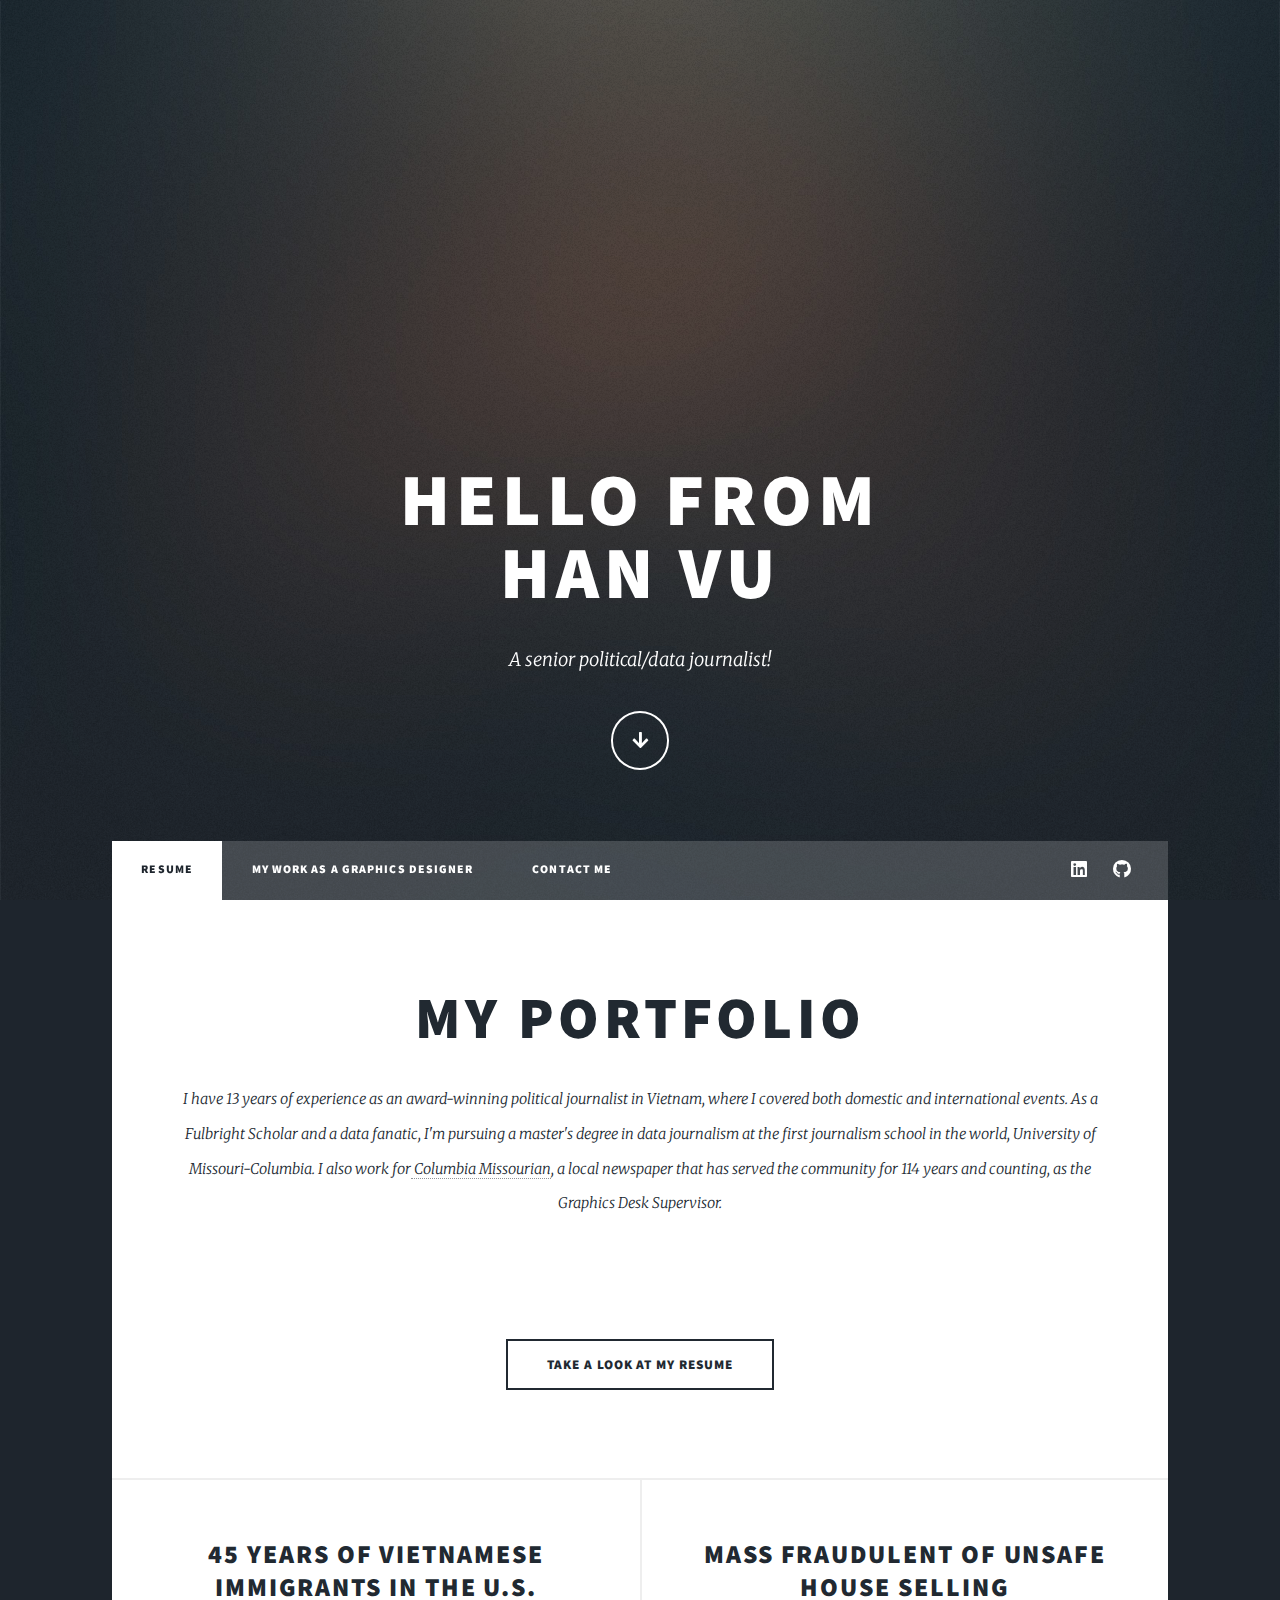
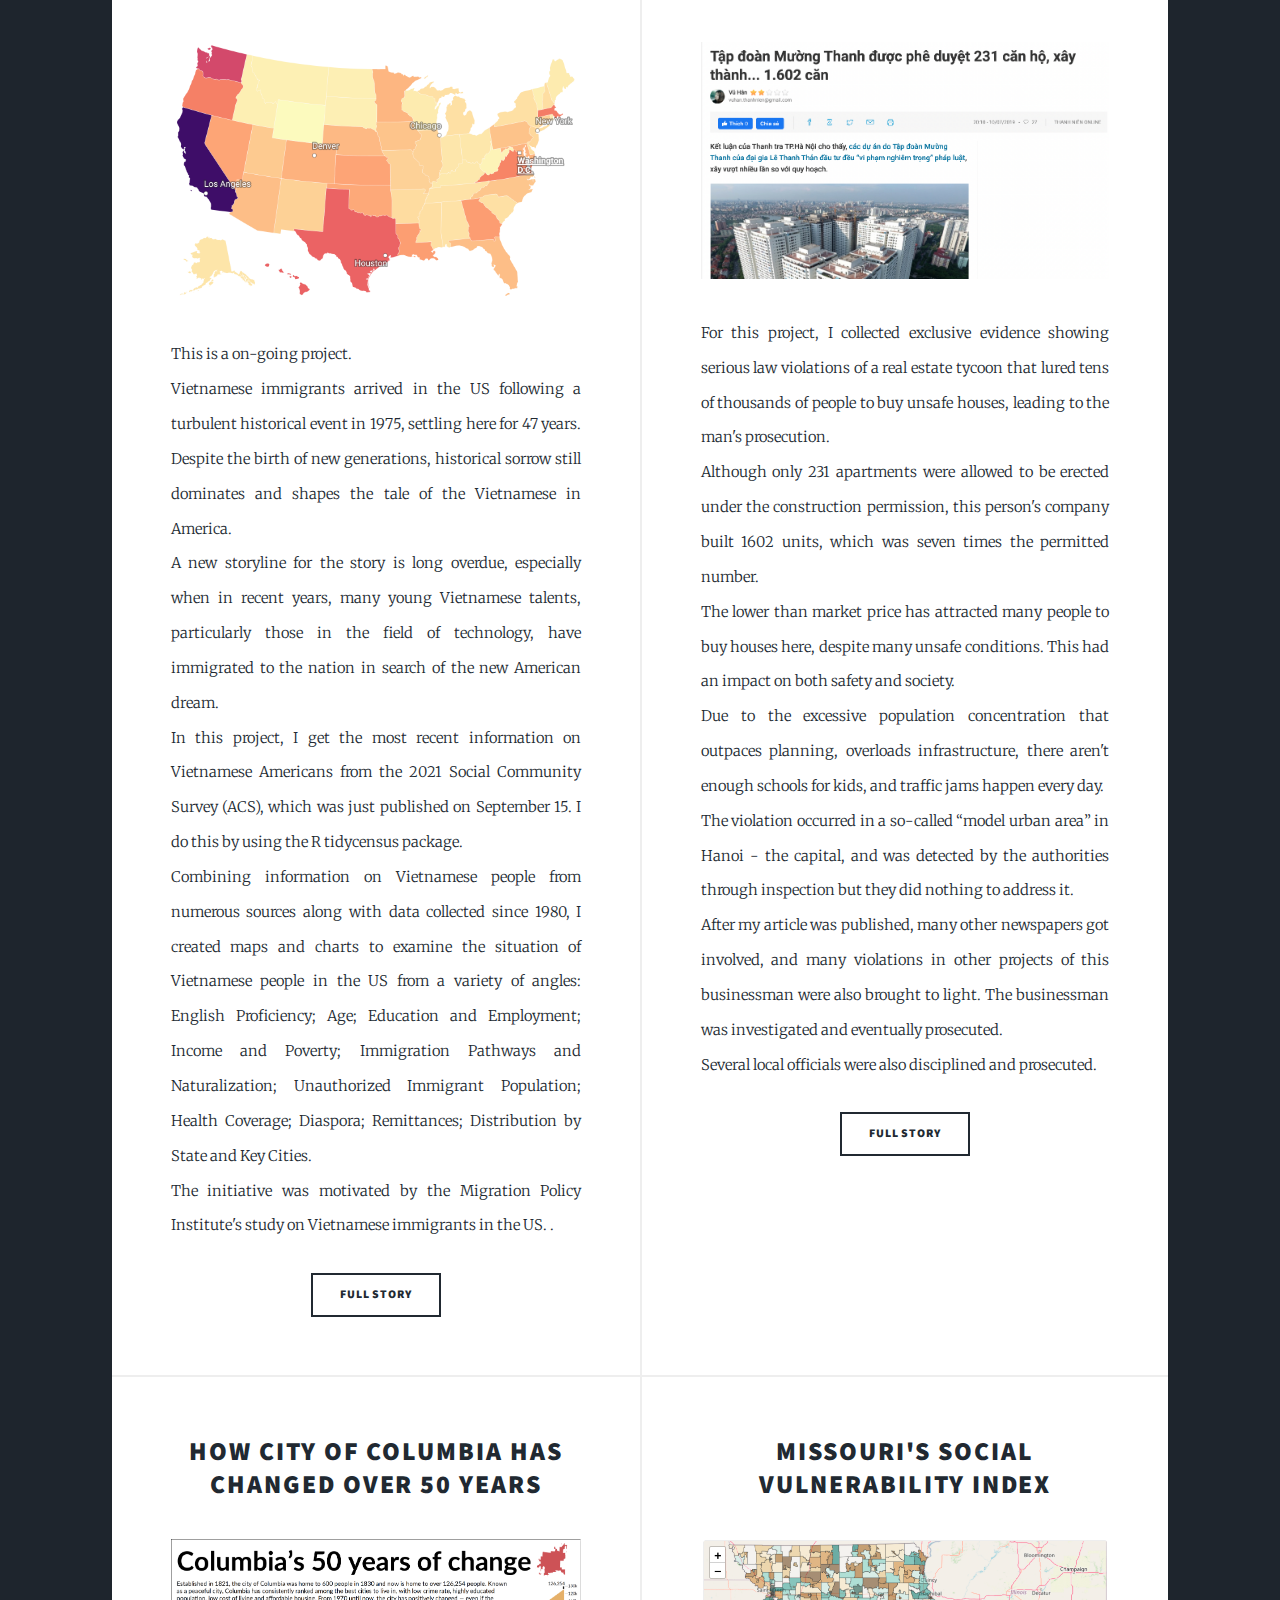
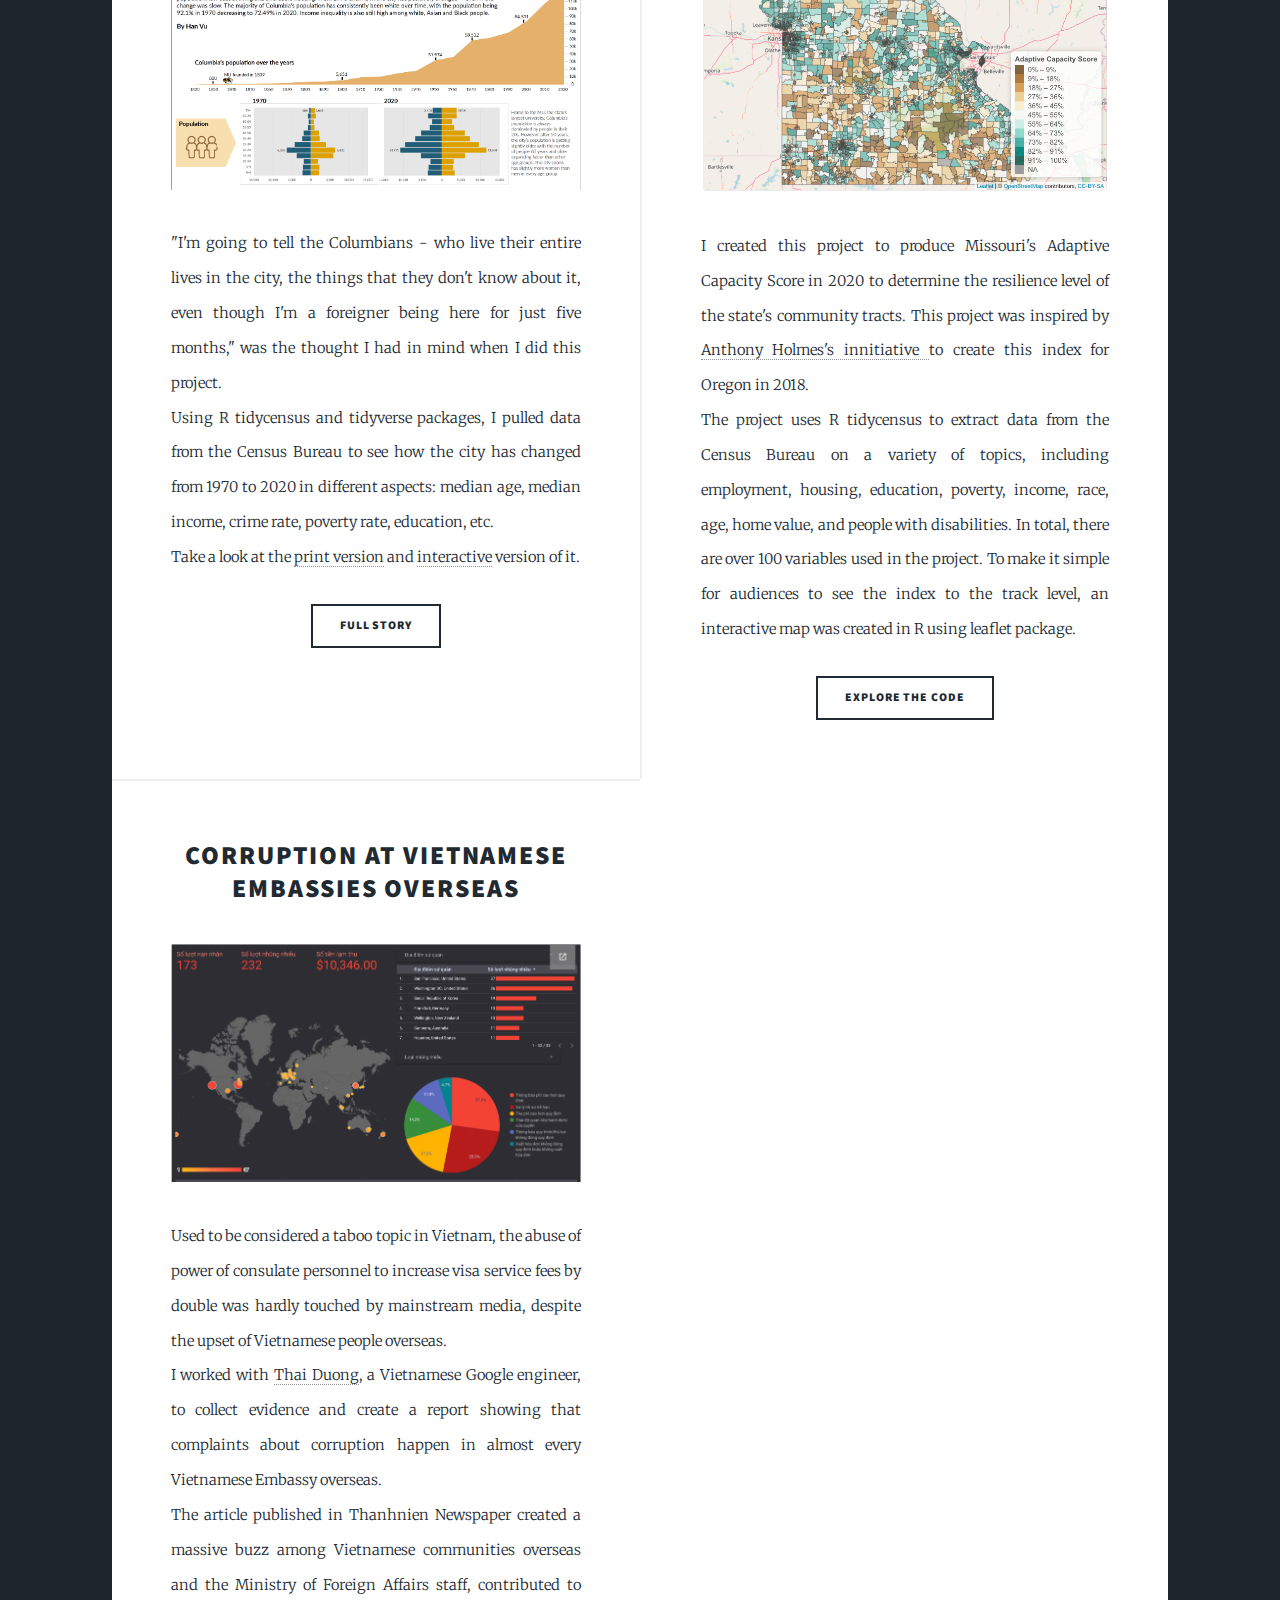
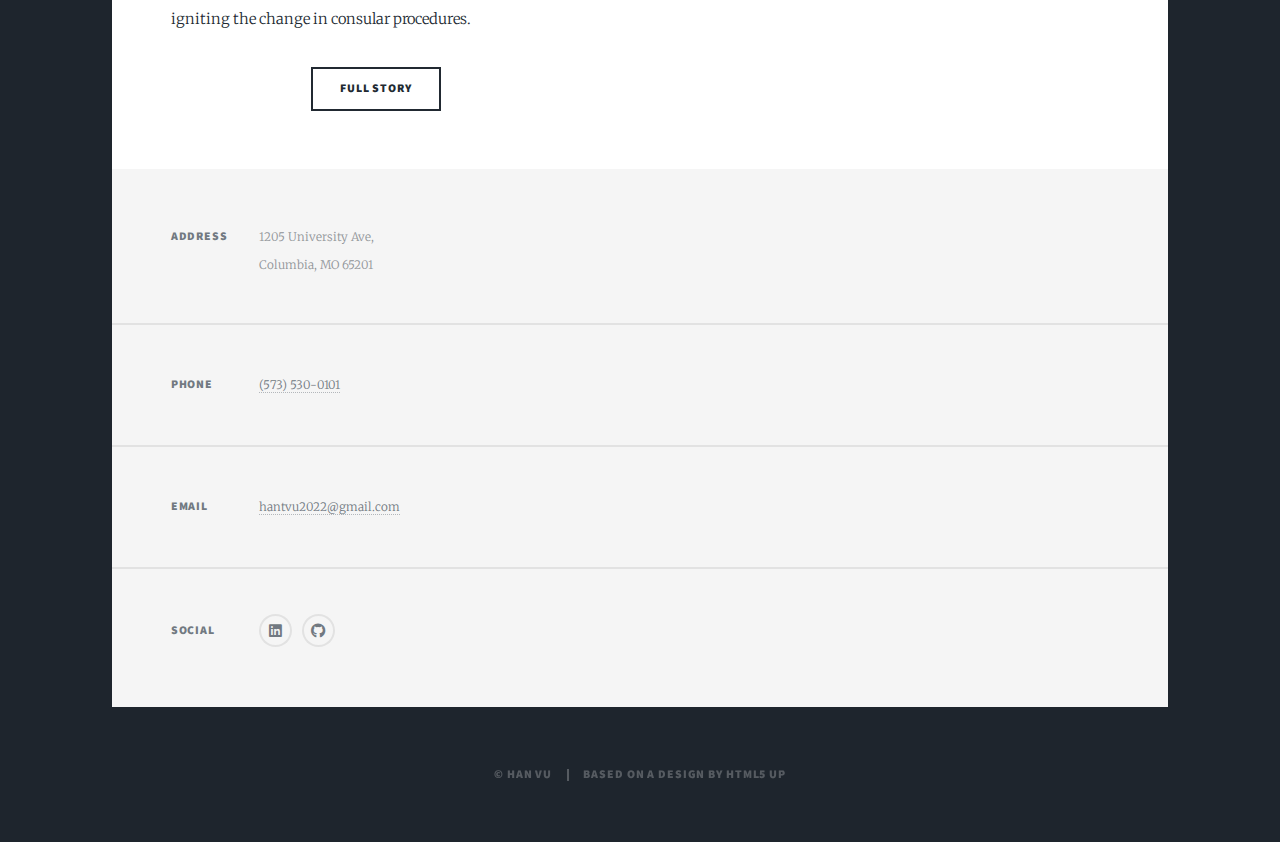
==== commit 83639bfa: "fix the introduction" ====
--- a/index.html
+++ b/index.html
@@ -16,7 +16,7 @@
 					<div id="intro">
 						<h1>Hello from<br />
 						Han Vu</h1>
-						<p>A senior political journalist who is a data enthusiast!</p>
+						<p>A senior political/data journalist!</p>
 						<ul class="actions">
 							<li><a href="#header" class="button icon solid solo fa-arrow-down scrolly">Continue</a></li>
 						</ul>
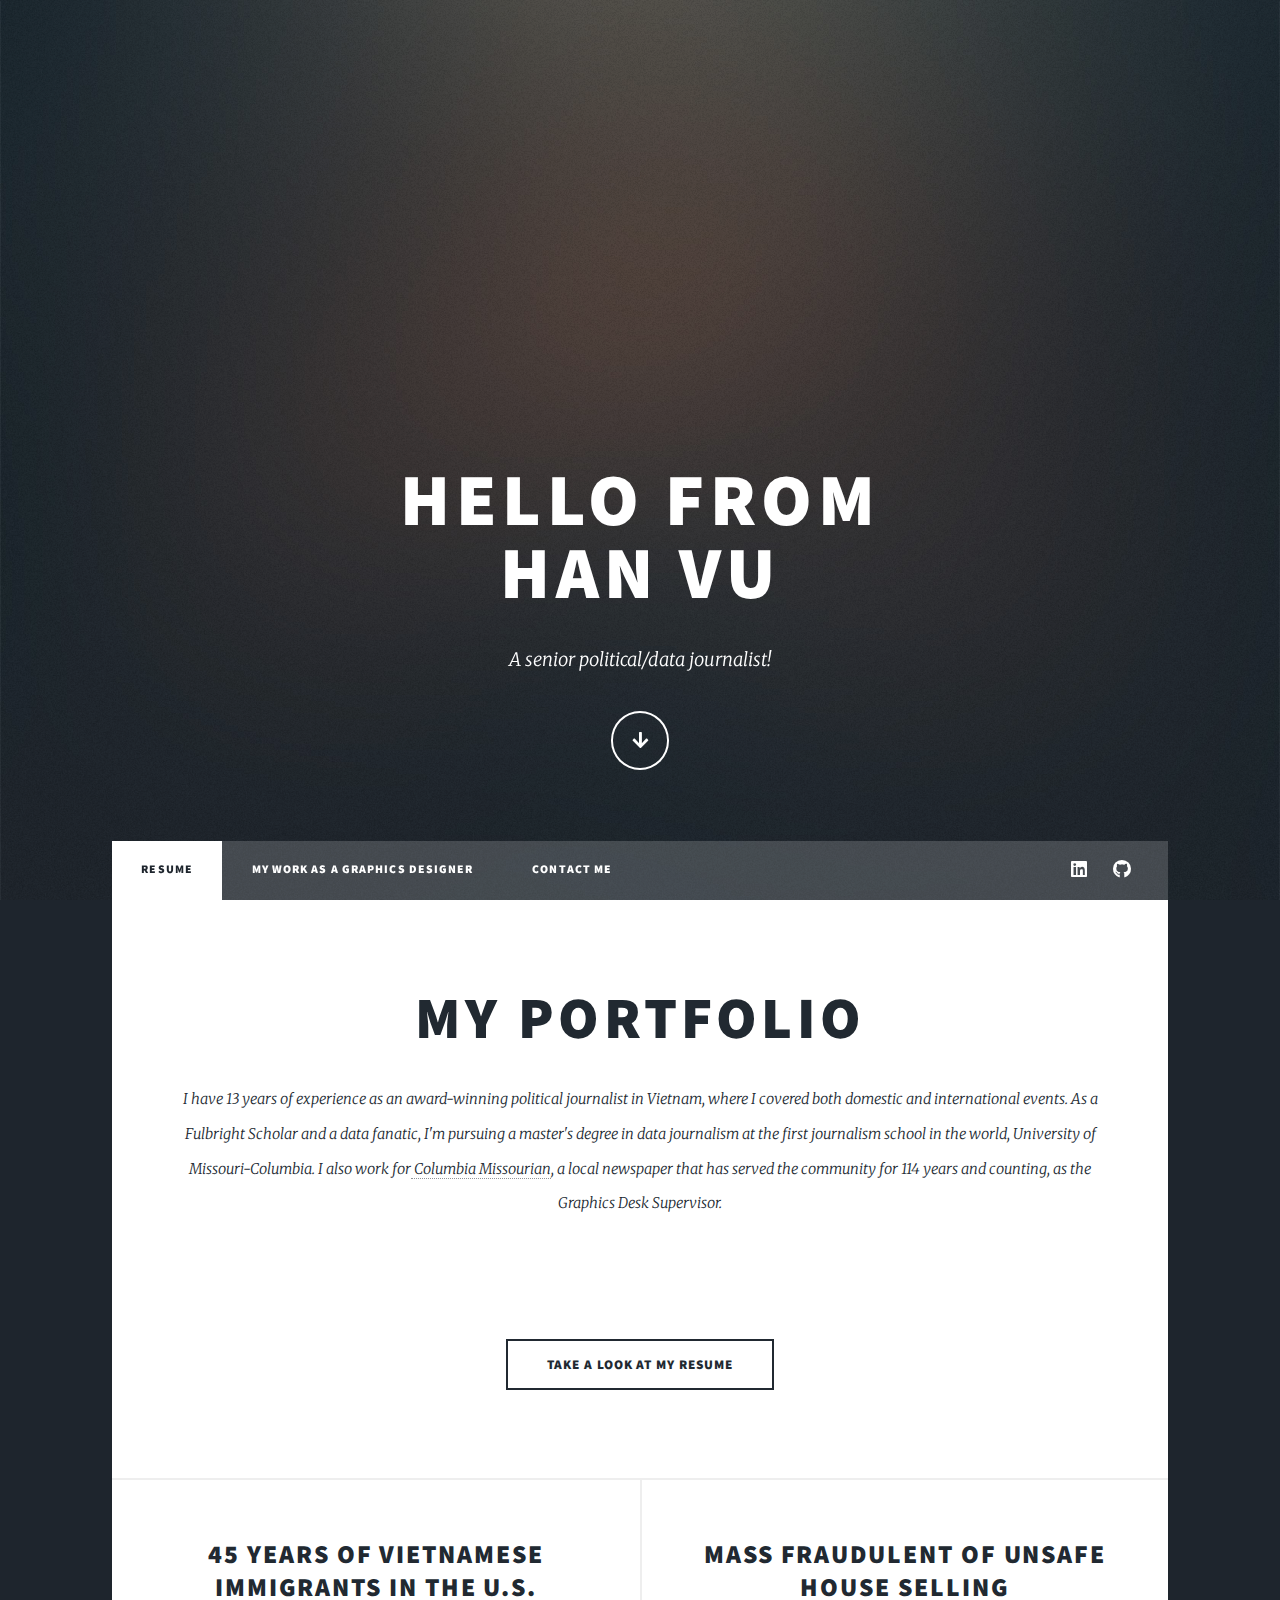
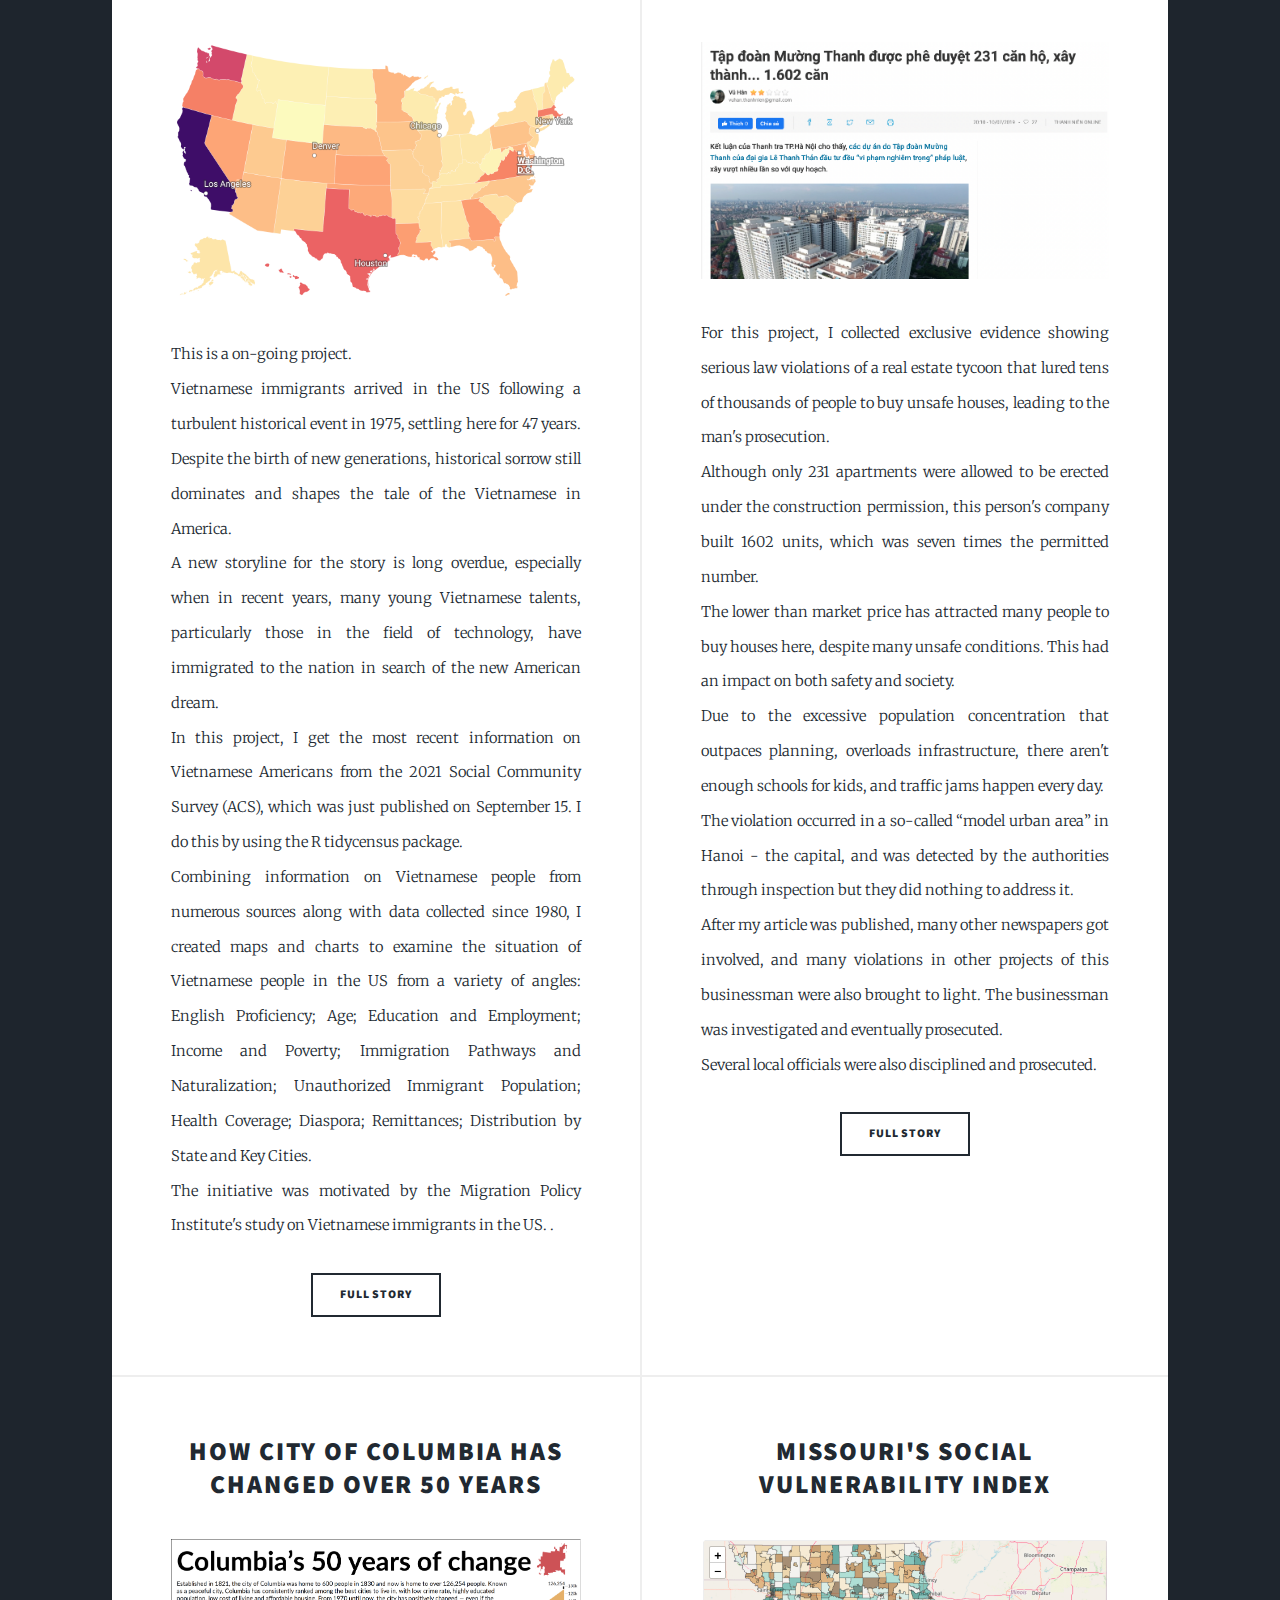
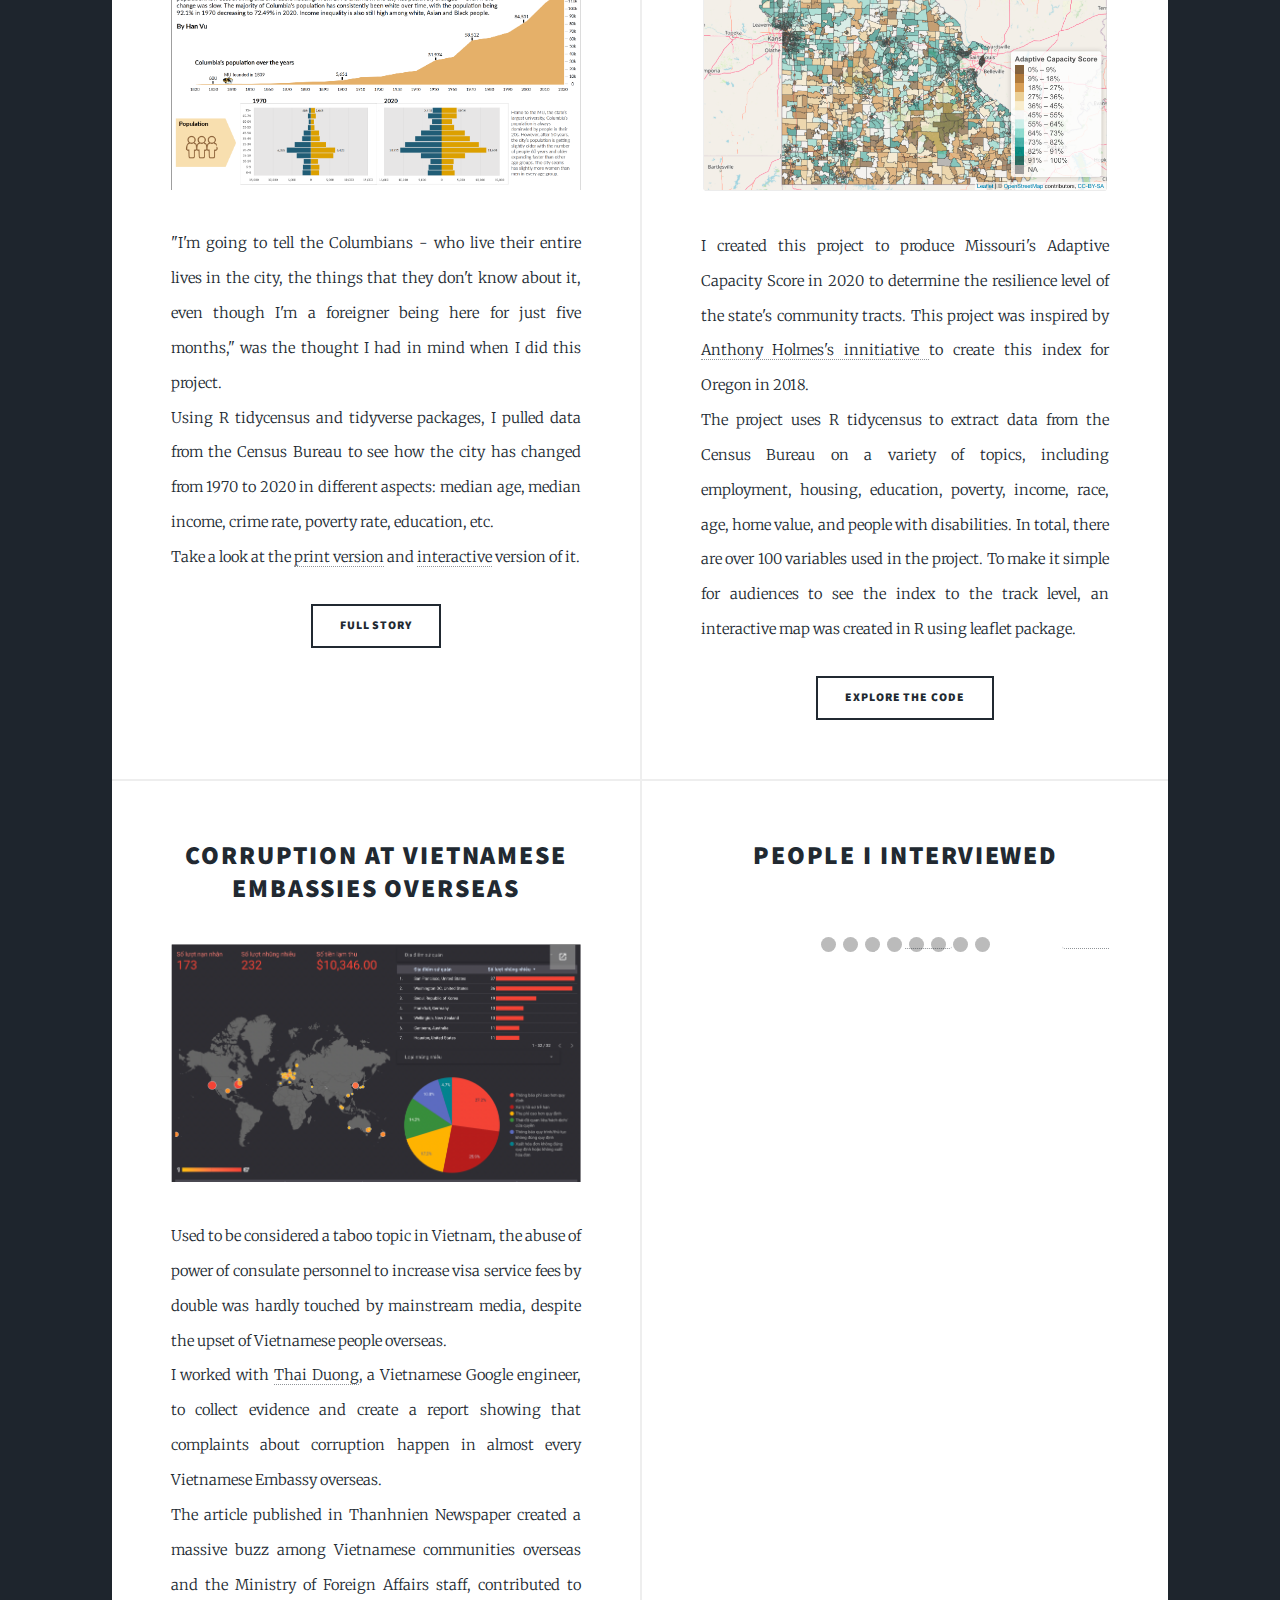
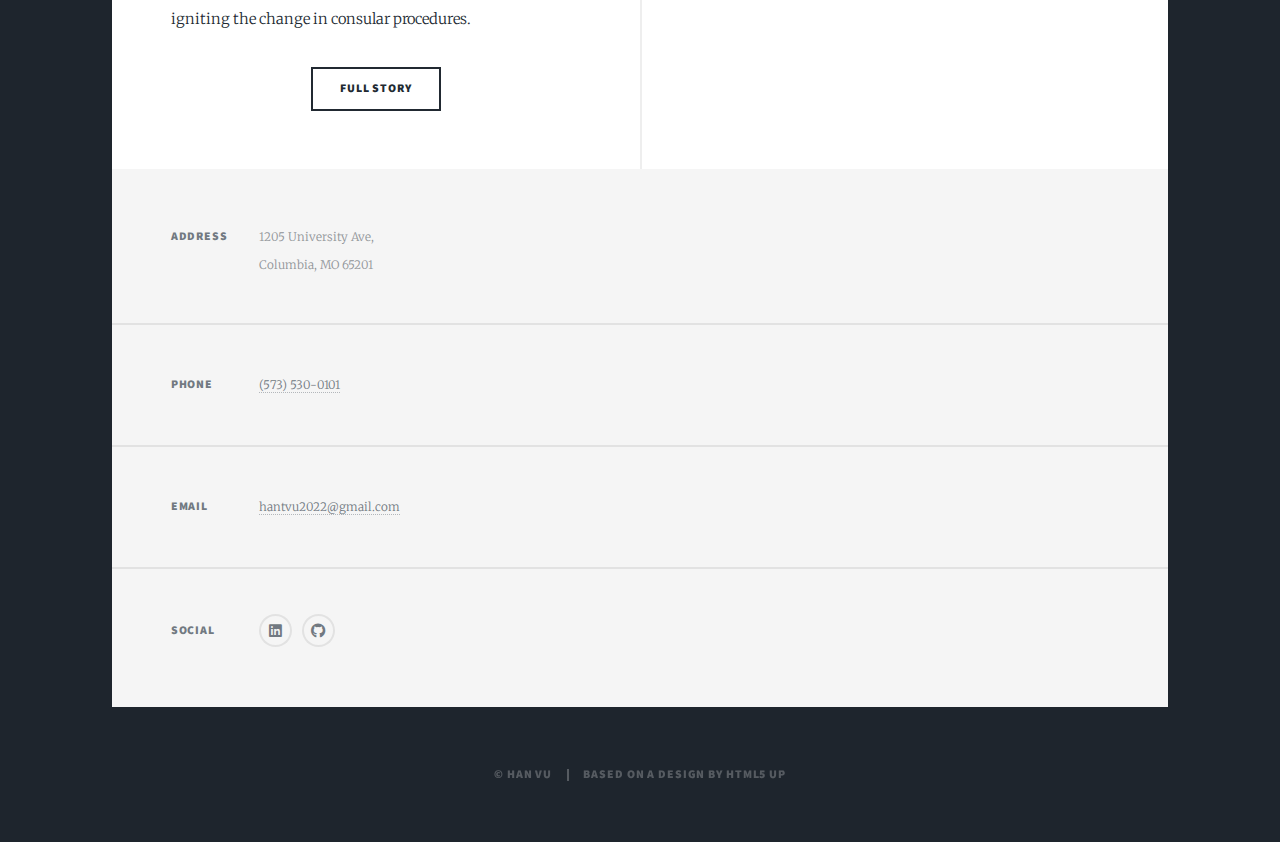
==== commit 0dd18aba: "made a slideshow" ====
--- a/index.html
+++ b/index.html
@@ -120,7 +120,7 @@
 									<a href="https://github.com/hantvu/final_project_spring2022/blob/main/scripts/social_vulnerability_Missouri.Rmd" target="_blank" class="image fit"><img src="images/missouri.png" alt="" /></a>
 									<p>I created this project to produce Missouri's Adaptive Capacity Score in 2020 to determine the resilience level of the state's community tracts. This project was inspired by <a href="https://github.com/azh2/Social-Vulnerability-R" target="_blank">Anthony Holmes's innitiative </a> to create this index for Oregon in 2018. <br \>
 										The project uses R tidycensus to extract data from the Census Bureau on a variety of topics, including employment, housing, education, poverty, income, race, age, home value, and people with disabilities. In total, there are over 100 variables used in the project. To make it simple for audiences to see the index to the track level, an interactive map was created in R using leaflet package.
-								</p>
+									</p>
 									<ul class="actions special">
 										<li><a href="https://github.com/hantvu/final_project_spring2022/blob/main/scripts/social_vulnerability_Missouri.Rmd" target="_blank" class="button">Explore the code</a></li>
 									</ul>
@@ -141,6 +141,75 @@
 									</ul>
 								</article>
 
+								<!-- Slideshow container -->
+								<article>
+									<header>
+										<h2>People I interviewed</h2>
+									</header>
+								<div class="slideshow-container">
+
+								<!-- Full-width images with number and caption text -->
+								<div class="mySlides fade">
+									<div class="numbertext">1 / 8</div>
+									<img src="pv1.jpg" style="width:100%">
+									<div class="text">Questioned Minister of Labor, Invalid and Social Affairs at the lobby of the National Assembly session on the most prominent changes in the 2019 Labor Code: increasing the retirement age and authorized independent worker’s unions.</div>
+								</div>
+
+								<div class="mySlides fade">
+									<div class="numbertext">2 / 8</div>
+									<img src="pv6.jpg" style="width:100%">
+									<div class="text">Interviewed Politburo member, Minister of Public Security on tackling human trafficking after 39 Vietnamese people were found dead in a container in Britain.</div>
+								</div>
+
+								<div class="mySlides fade">
+									<div class="numbertext">3 / 8</div>
+									<img src="pv3.jpg" style="width:100%">
+									<div class="text">Along with my colleagues, I interviewed General David L. Goldfein, Chief of Staff of the Air Force, and General Charles Q. Brown, Jr., commander of Pacific Air Forces, about the U.S.’s Indo-Pacific strategic and military cooperation when they paid a historic visit to Vietnam September 2019.</div>
+								</div>
+								<div class="mySlides fade">
+									<div class="numbertext">4 / 8</div>
+									<img src="pv5.jpg" style="width:100%">
+									<div class="text">Interviewed Chief Executive of the World Bank Group Kristalina Georgieva (now the Managing Director of IMF) about promoting green energy and mitigating side effects of hydropower.</div>
+								</div>
+								<div class="mySlides fade">
+									<div class="numbertext">5 / 8</div>
+									<img src="pv4.jpg" style="width:100%">
+									<div class="text">Set work aside, Ms. Kristalina Georgieva talked to me about the Fitbit I was wearing and how people in developing countries were starting to care about their health.</div>
+								</div>
+								<div class="mySlides fade">
+									<div class="numbertext">6 / 8</div>
+									<img src="pv2.jpg" style="width:100%">
+									<div class="text">Interviewed Politburo member, Secretary of Hanoi, about an alleged corruption case related to the city’s Chairman.</div>
+								</div>
+								<div class="mySlides fade">
+									<div class="numbertext">7 / 8</div>
+									<img src="pv10.jpg" style="width:100%">
+									<div class="text">Interviewed Chairman of Electric Vietnam, Vietnam’s biggest state-owned enterprise, on the controversial energy price issue.</div>
+								</div>
+								<div class="mySlides fade">
+									<div class="numbertext">8 / 8</div>
+									<img src="pv11.jpg" style="width:100%">
+									<div class="text">Interviewed Auditor General of the State Audit Office of Vietnam on audit results of state-owned economic groups that suffered losses.</div>
+								</div>
+
+								<!-- Next and previous buttons -->
+								<a class="prev" onclick="plusSlides(-1)">&#10094;</a>
+								<a class="next" onclick="plusSlides(1)">&#10095;</a>
+								</div>
+								<br>
+
+								<!-- The dots/circles -->
+								<div style="text-align:center">
+								<span class="dot" onclick="currentSlide(1)"></span>
+								<span class="dot" onclick="currentSlide(2)"></span>
+								<span class="dot" onclick="currentSlide(3)"></span>
+								<span class="dot" onclick="currentSlide(4)"></span>
+								<span class="dot" onclick="currentSlide(5)"></span>
+								<span class="dot" onclick="currentSlide(6)"></span>
+								<span class="dot" onclick="currentSlide(7)"></span>
+								<span class="dot" onclick="currentSlide(8)"></span>
+								</div>
+								</article>
 							</section>
 
 					</div>
--- a/assets/css/main.css
+++ b/assets/css/main.css
@@ -4682,4 +4682,92 @@
 			visibility: visible;
 		}
 
-	}+	}
+
+	* {box-sizing:border-box}
+
+/* Slideshow container */
+.slideshow-container {
+  max-width: 1000px;
+  position: relative;
+  margin: auto;
+}
+
+/* Hide the images by default */
+.mySlides {
+  display: none;
+}
+
+/* Next & previous buttons */
+.prev, .next {
+  cursor: pointer;
+  position: absolute;
+  top: 50%;
+  width: auto;
+  margin-top: -22px;
+  padding: 16px;
+  color: white;
+  font-weight: bold;
+  font-size: 18px;
+  transition: 0.6s ease;
+  border-radius: 0 3px 3px 0;
+  user-select: none;
+}
+
+/* Position the "next button" to the right */
+.next {
+  right: 0;
+  border-radius: 3px 0 0 3px;
+}
+
+/* On hover, add a black background color with a little bit see-through */
+.prev:hover, .next:hover {
+  background-color: rgba(0,0,0,0.8);
+}
+
+/* Caption text */
+.text {
+  color: #f2f2f2;
+  font-size: 15px;
+  padding: 8px 12px;
+  position: absolute;
+  bottom: 8px;
+  width: 100%;
+  text-align: center;
+}
+
+/* Number text (1/3 etc) */
+.numbertext {
+  color: #f2f2f2;
+  font-size: 12px;
+  padding: 8px 12px;
+  position: absolute;
+  top: 0;
+}
+
+/* The dots/bullets/indicators */
+.dot {
+  cursor: pointer;
+  height: 15px;
+  width: 15px;
+  margin: 0 2px;
+  background-color: #bbb;
+  border-radius: 50%;
+  display: inline-block;
+  transition: background-color 0.6s ease;
+}
+
+.active, .dot:hover {
+  background-color: #717171;
+}
+
+/* Fading animation */
+.fade {
+  animation-name: fade;
+  animation-duration: 1.5s;
+}
+
+@keyframes fade {
+  from {opacity: .4}
+  to {opacity: 1}
+}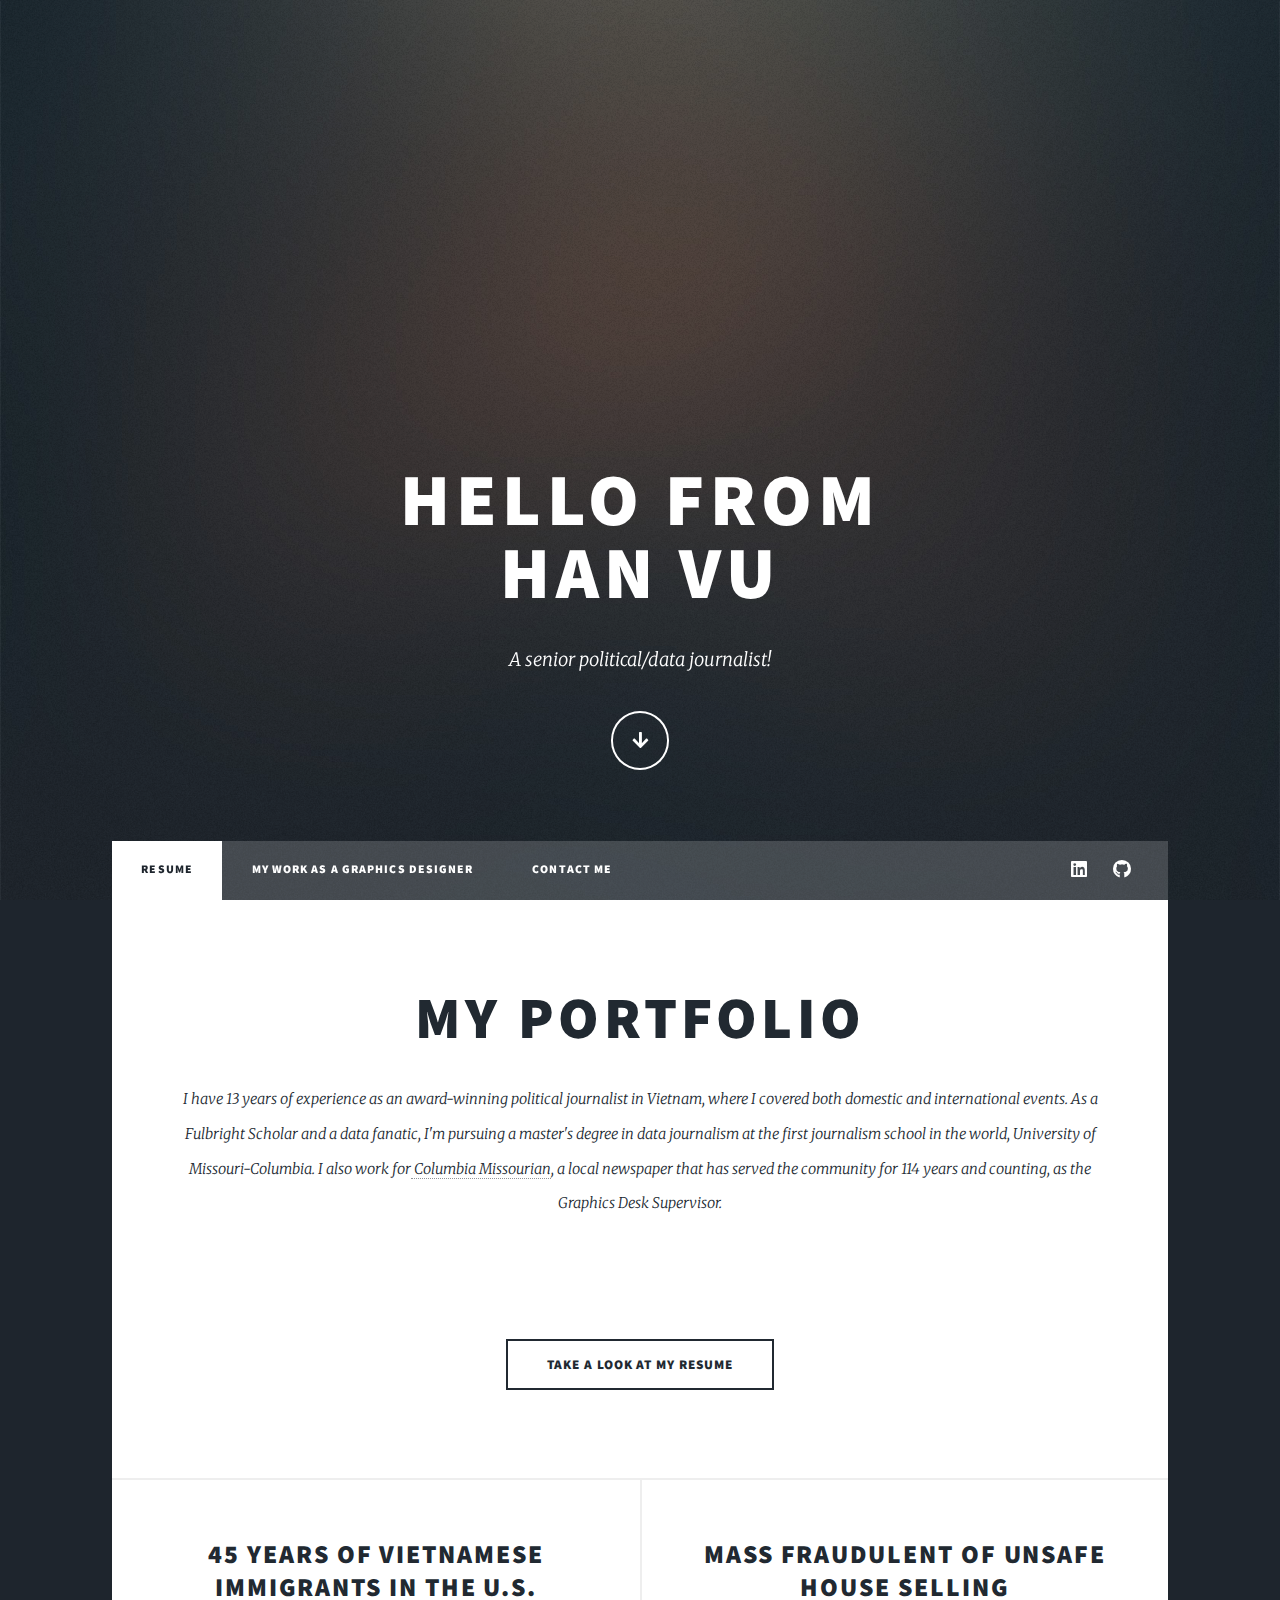
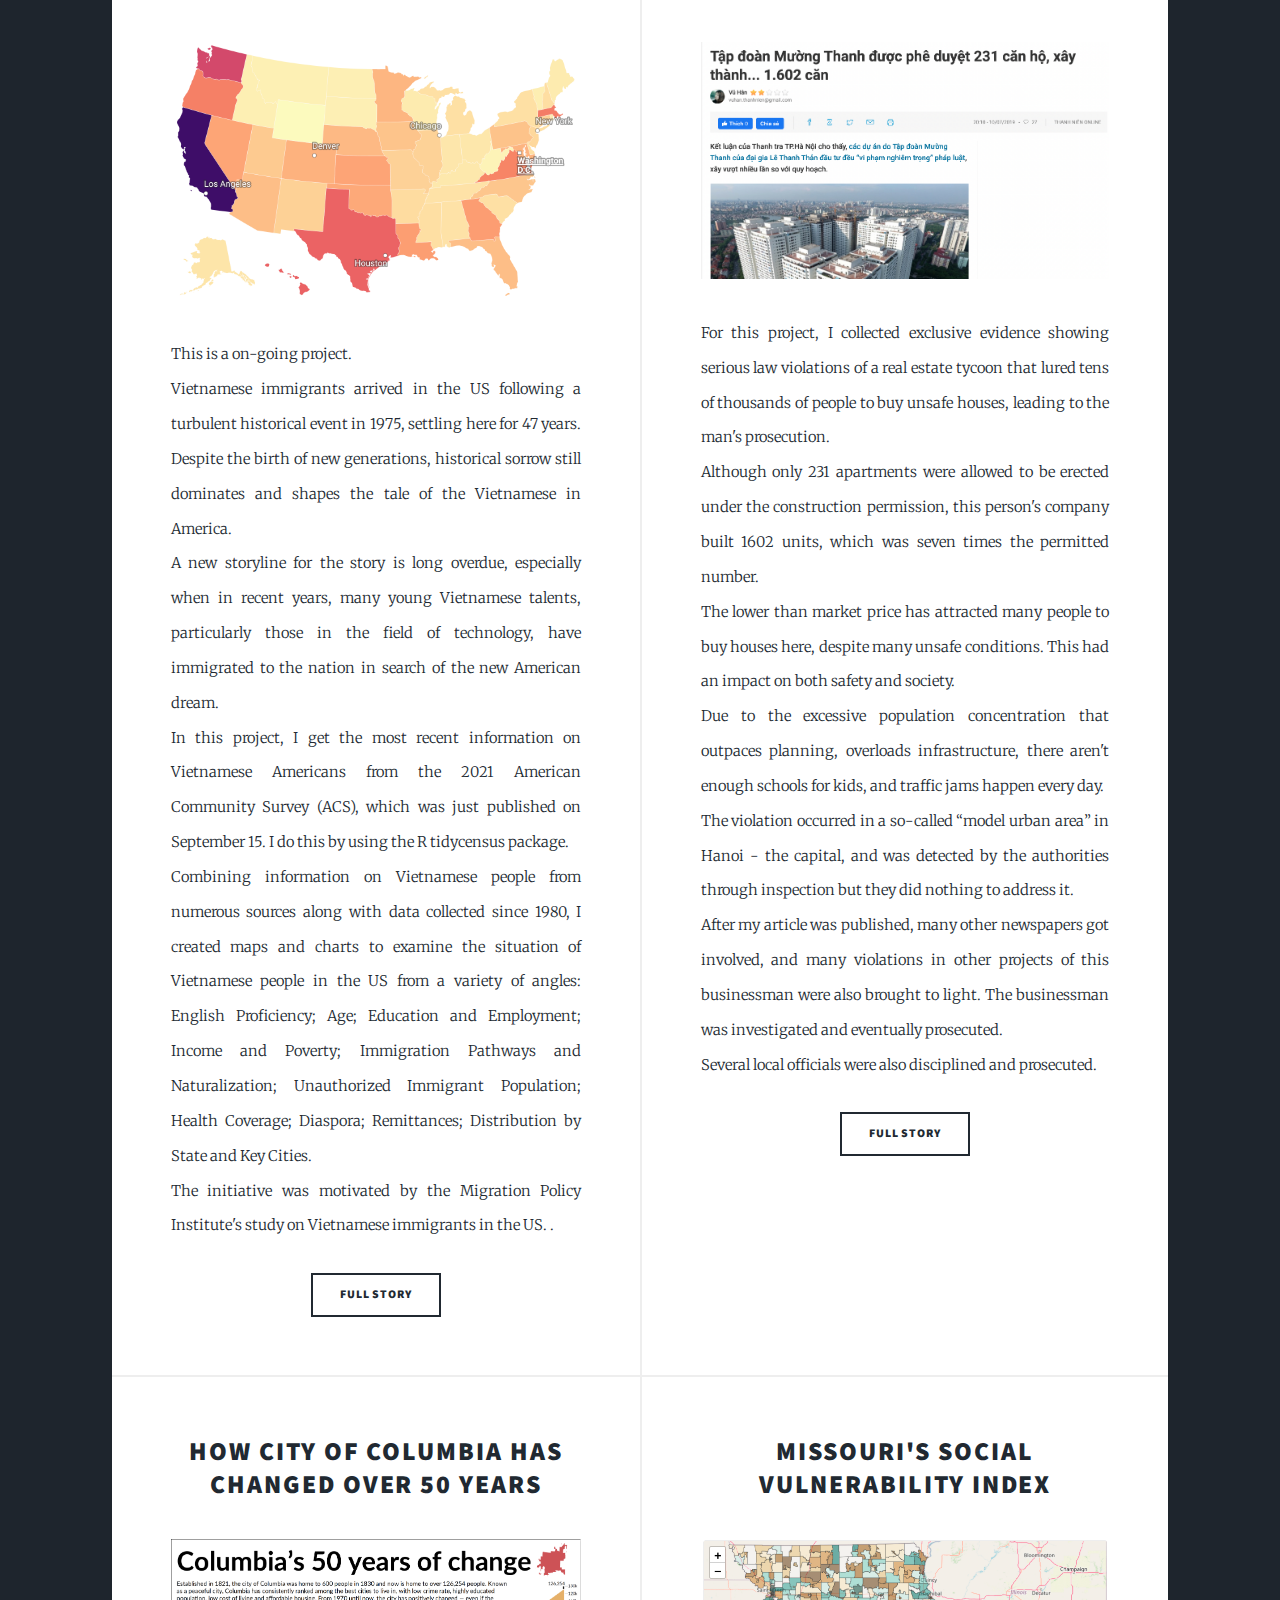
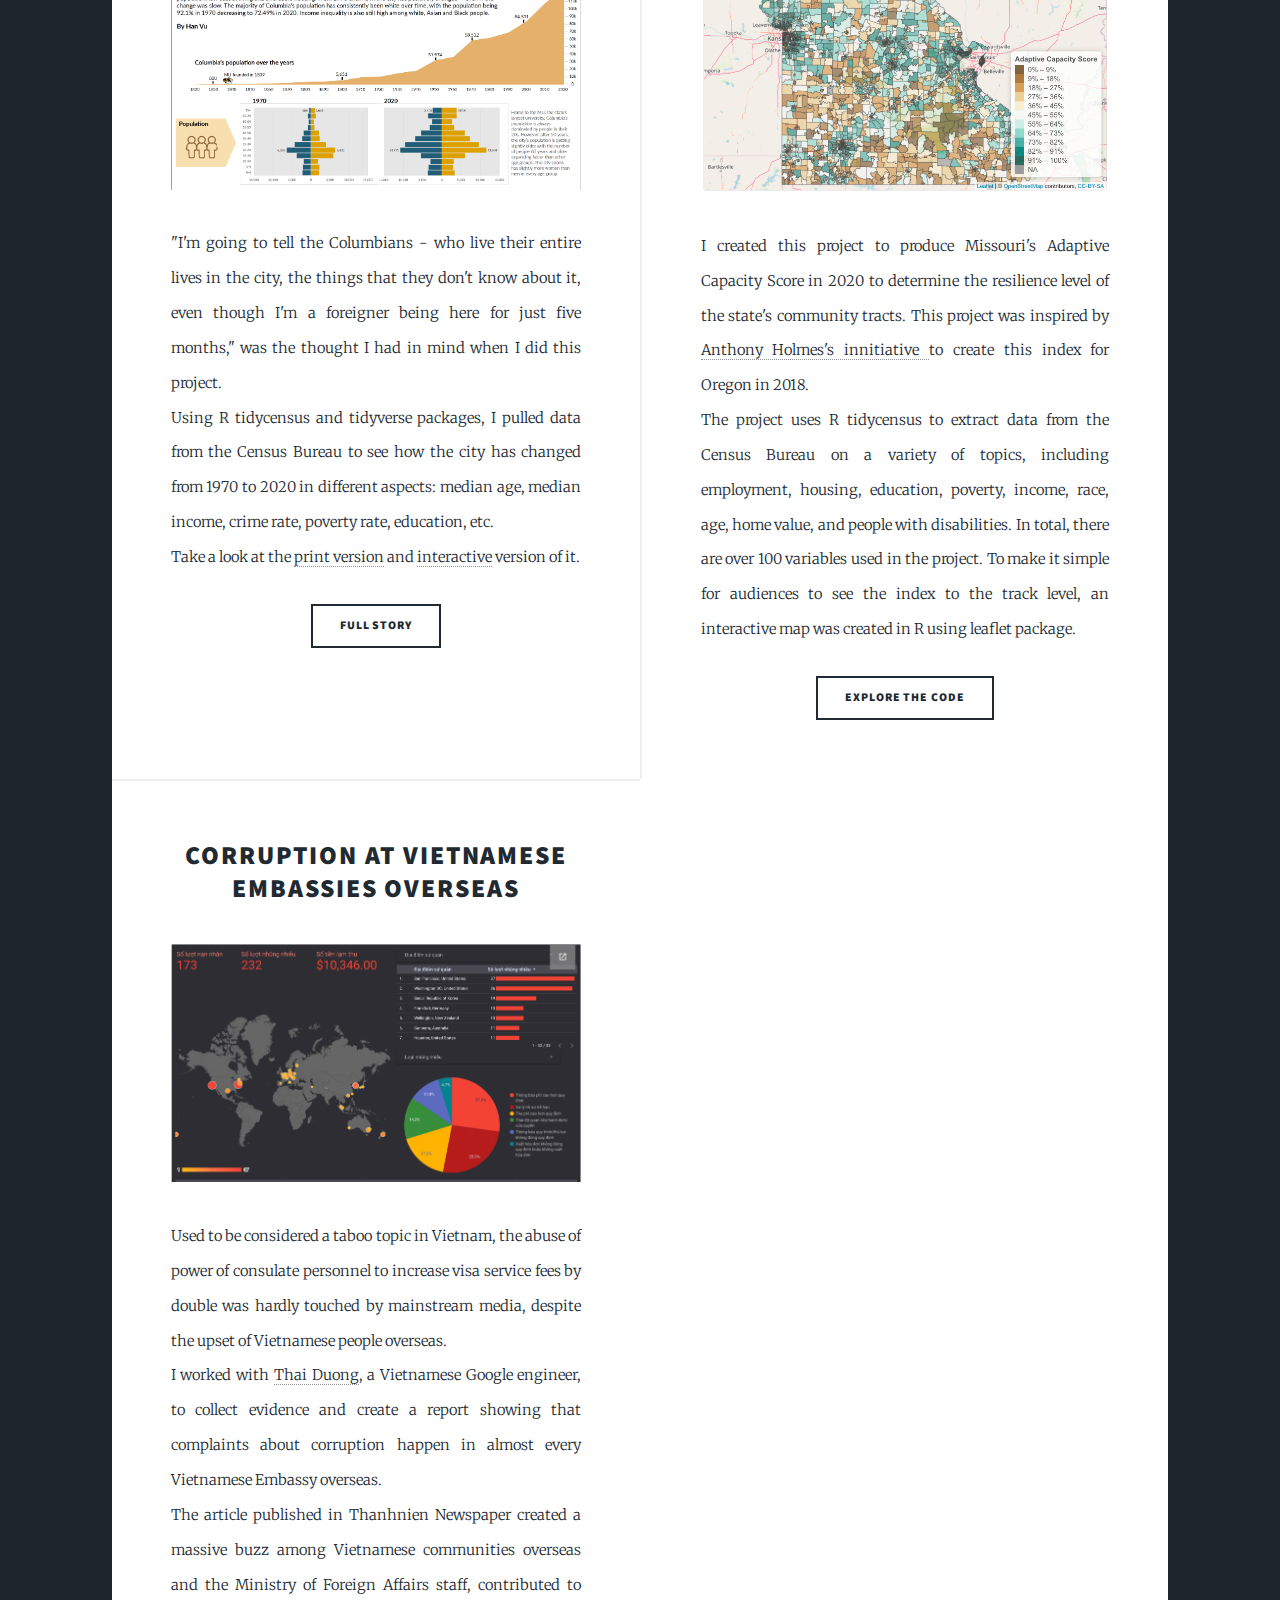
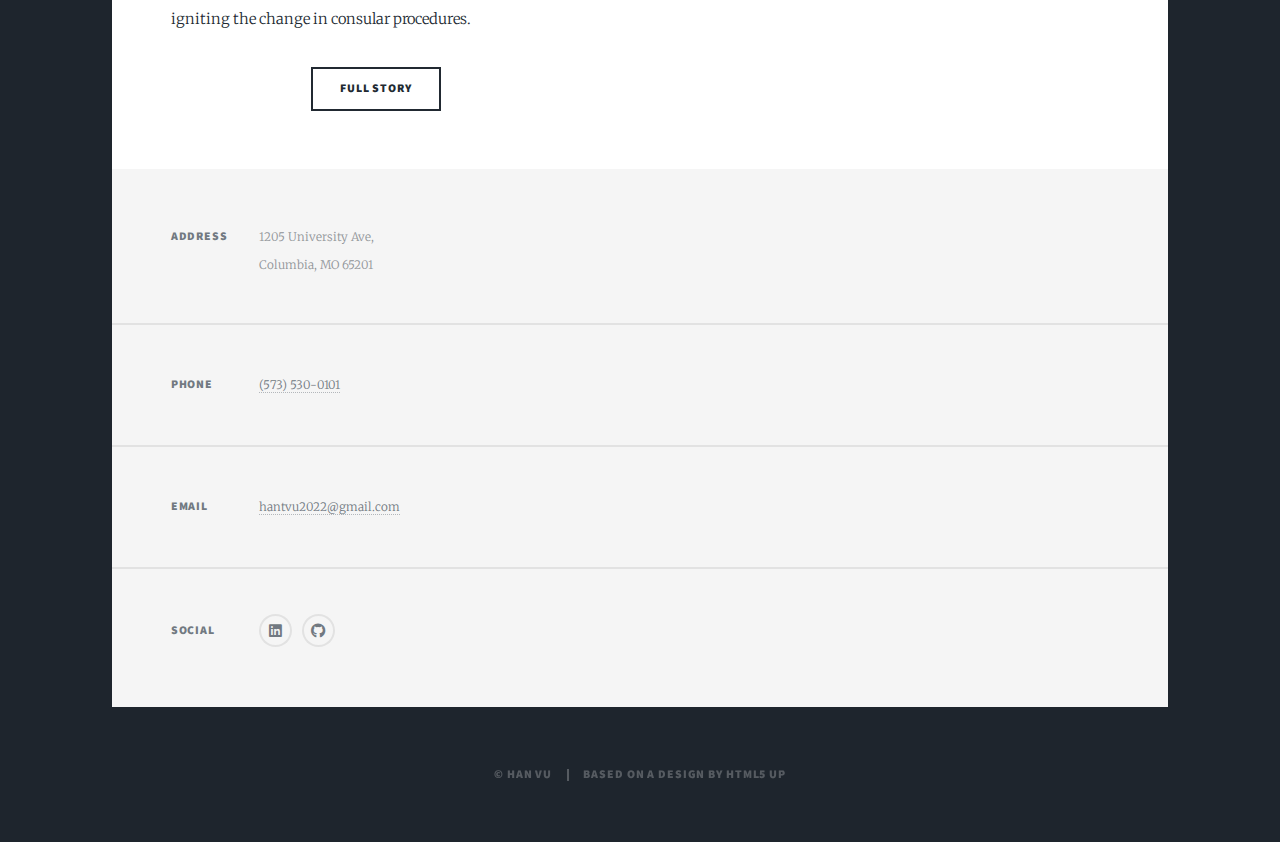
==== commit a9050f27: "Take out images gallery" ====
--- a/index.html
+++ b/index.html
@@ -48,8 +48,8 @@
 								<header class="major">
 									<h2><a href="#">My Portfolio</a></h2>
 									<p>I have 13 years of experience as an award-winning political journalist in Vietnam, where I covered both domestic and international events. 
-										As a Fulbright Scholar and a data fanatic, I'm pursuing a master's degree in data journalism at the first journalism school in the world, University of Missouri-Columbia. 
-										I also work for<a href="https://www.columbiamissourian.com/" target="_blank"> Columbia Missourian</a>, a local newspaper that has served the community for 114 years and counting, as the Graphics Desk Supervisor.
+									As a Fulbright Scholar and a data fanatic, I'm pursuing a master's degree in data journalism at the first journalism school in the world, University of Missouri-Columbia. 
+									I also work for<a href="https://www.columbiamissourian.com/" target="_blank"> Columbia Missourian</a>, a local newspaper that has served the community for 114 years and counting, as the Graphics Desk Supervisor.
 									</p>
 								</header>
 								<a href="#" class="image main"><img src="images/pic1.jpg" alt="" /></a>
@@ -70,7 +70,7 @@
 									<p>This is a on-going project. <br \>
 										Vietnamese immigrants arrived in the US following a turbulent historical event in 1975, settling here for 47 years. Despite the birth of new generations, historical sorrow still dominates and shapes the tale of the Vietnamese in America.<br \>
 										A new storyline for the story is long overdue, especially when in recent years, many young Vietnamese talents, particularly those in the field of technology, have immigrated to the nation in search of the new American dream.<br \>
-										In this project, I get the most recent information on Vietnamese Americans from the 2021 Social Community Survey (ACS), which was just published on September 15. I do this by using the R tidycensus package.<br \>
+										In this project, I get the most recent information on Vietnamese Americans from the 2021 American Community Survey (ACS), which was just published on September 15. I do this by using the R tidycensus package.<br \>
 										Combining information on Vietnamese people from numerous sources along with data collected since 1980, I created maps and charts to examine the situation of Vietnamese people in the US from a variety of angles: English Proficiency; Age; Education and Employment; Income and Poverty; Immigration Pathways and Naturalization; Unauthorized Immigrant Population; Health Coverage; Diaspora; Remittances; Distribution by State and Key Cities.<br \>
 										The initiative was motivated by the Migration Policy Institute's study on Vietnamese immigrants in the US.
 										.</p>
@@ -85,14 +85,14 @@
 									</header>
 									<a href="https://thanhnien.vn/ai-dung-sau-nhung-sai-pham-cua-muong-thanh-post866157.html" target="_blank" class="image fit"><img src="images/mt.png" alt="" /></a>
 									<p> For this project, I collected exclusive evidence showing serious law violations of a real estate tycoon that lured tens of thousands of people to buy unsafe houses, leading to the man's prosecution. <br \>
-										Although only 231 apartments were allowed to be erected under the construction permission, this person's company built 1602 units, which was seven times the permitted number. <br \>
-										The lower than market price has attracted many people to buy houses here, despite many unsafe conditions. This had an impact on both safety and society. <br \>
-										Due to the excessive population concentration that outpaces planning, overloads infrastructure, there aren't enough schools for kids, and traffic jams happen every day. <br \> 
-										The violation occurred in a so-called “model urban area” in Hanoi - the capital, and was detected by the authorities through inspection but they did nothing to address it. <br \>
-										After my article was published, many other newspapers got involved, and many violations in other projects of this businessman were also brought to light. The businessman was investigated and eventually prosecuted. <br \>
-										Several local officials were also disciplined and prosecuted.
+									Although only 231 apartments were allowed to be erected under the construction permission, this person's company built 1602 units, which was seven times the permitted number. <br \>
+									The lower than market price has attracted many people to buy houses here, despite many unsafe conditions. This had an impact on both safety and society. <br \>
+									Due to the excessive population concentration that outpaces planning, overloads infrastructure, there aren't enough schools for kids, and traffic jams happen every day. <br \> 
+									The violation occurred in a so-called “model urban area” in Hanoi - the capital, and was detected by the authorities through inspection but they did nothing to address it. <br \>
+									After my article was published, many other newspapers got involved, and many violations in other projects of this businessman were also brought to light. The businessman was investigated and eventually prosecuted. <br \>
+									Several local officials were also disciplined and prosecuted.
 
-										</p>
+									</p>
 									<ul class="actions special">
 										<li><a href="https://thanhnien.vn/ong-le-thanh-than-bi-de-nghi-truy-to-post1052578.html" target="_blank" class="button">Full Story</a></li>
 									</ul>
@@ -105,8 +105,8 @@
 									</header>
 									<a href="#" class="image fit"><img src="images/columbia.png" alt="" /></a>
 									<p>"I'm going to tell the Columbians - who live their entire lives in the city, the things that they don't know about it, even though I'm a foreigner being here for just five months," was the thought I had in mind when I did this project. <br \>
-										Using R tidycensus and tidyverse packages, I pulled data from the Census Bureau to see how the city has changed from 1970 to 2020 in different aspects: median age, median income, crime rate, poverty rate, education, etc. <br \>
-										Take a look at the <a href="https://drive.google.com/file/d/1XHMBDUVLQZ7iJKr7d9Cg8ApkKF09T4Vt/view?usp=sharing" target="_blank">print version</a> and <a href="columbia.html" target="_blank">interactive</a> version of it. 
+									Using R tidycensus and tidyverse packages, I pulled data from the Census Bureau to see how the city has changed from 1970 to 2020 in different aspects: median age, median income, crime rate, poverty rate, education, etc. <br \>
+									Take a look at the <a href="https://drive.google.com/file/d/1XHMBDUVLQZ7iJKr7d9Cg8ApkKF09T4Vt/view?usp=sharing" target="_blank">print version</a> and <a href="columbia.html" target="_blank">interactive</a> version of it. 
 									</p>
 									<ul class="actions special">
 										<li><a href="columbia.html" target="_bl" class="button">Full Story</a></li>
@@ -119,7 +119,7 @@
 									</header>
 									<a href="https://github.com/hantvu/final_project_spring2022/blob/main/scripts/social_vulnerability_Missouri.Rmd" target="_blank" class="image fit"><img src="images/missouri.png" alt="" /></a>
 									<p>I created this project to produce Missouri's Adaptive Capacity Score in 2020 to determine the resilience level of the state's community tracts. This project was inspired by <a href="https://github.com/azh2/Social-Vulnerability-R" target="_blank">Anthony Holmes's innitiative </a> to create this index for Oregon in 2018. <br \>
-										The project uses R tidycensus to extract data from the Census Bureau on a variety of topics, including employment, housing, education, poverty, income, race, age, home value, and people with disabilities. In total, there are over 100 variables used in the project. To make it simple for audiences to see the index to the track level, an interactive map was created in R using leaflet package.
+									The project uses R tidycensus to extract data from the Census Bureau on a variety of topics, including employment, housing, education, poverty, income, race, age, home value, and people with disabilities. In total, there are over 100 variables used in the project. To make it simple for audiences to see the index to the track level, an interactive map was created in R using leaflet package.
 									</p>
 									<ul class="actions special">
 										<li><a href="https://github.com/hantvu/final_project_spring2022/blob/main/scripts/social_vulnerability_Missouri.Rmd" target="_blank" class="button">Explore the code</a></li>
@@ -141,75 +141,6 @@
 									</ul>
 								</article>
 
-								<!-- Slideshow container -->
-								<article>
-									<header>
-										<h2>People I interviewed</h2>
-									</header>
-								<div class="slideshow-container">
-
-								<!-- Full-width images with number and caption text -->
-								<div class="mySlides fade">
-									<div class="numbertext">1 / 8</div>
-									<img src="pv1.jpg" style="width:100%">
-									<div class="text">Questioned Minister of Labor, Invalid and Social Affairs at the lobby of the National Assembly session on the most prominent changes in the 2019 Labor Code: increasing the retirement age and authorized independent worker’s unions.</div>
-								</div>
-
-								<div class="mySlides fade">
-									<div class="numbertext">2 / 8</div>
-									<img src="pv6.jpg" style="width:100%">
-									<div class="text">Interviewed Politburo member, Minister of Public Security on tackling human trafficking after 39 Vietnamese people were found dead in a container in Britain.</div>
-								</div>
-
-								<div class="mySlides fade">
-									<div class="numbertext">3 / 8</div>
-									<img src="pv3.jpg" style="width:100%">
-									<div class="text">Along with my colleagues, I interviewed General David L. Goldfein, Chief of Staff of the Air Force, and General Charles Q. Brown, Jr., commander of Pacific Air Forces, about the U.S.’s Indo-Pacific strategic and military cooperation when they paid a historic visit to Vietnam September 2019.</div>
-								</div>
-								<div class="mySlides fade">
-									<div class="numbertext">4 / 8</div>
-									<img src="pv5.jpg" style="width:100%">
-									<div class="text">Interviewed Chief Executive of the World Bank Group Kristalina Georgieva (now the Managing Director of IMF) about promoting green energy and mitigating side effects of hydropower.</div>
-								</div>
-								<div class="mySlides fade">
-									<div class="numbertext">5 / 8</div>
-									<img src="pv4.jpg" style="width:100%">
-									<div class="text">Set work aside, Ms. Kristalina Georgieva talked to me about the Fitbit I was wearing and how people in developing countries were starting to care about their health.</div>
-								</div>
-								<div class="mySlides fade">
-									<div class="numbertext">6 / 8</div>
-									<img src="pv2.jpg" style="width:100%">
-									<div class="text">Interviewed Politburo member, Secretary of Hanoi, about an alleged corruption case related to the city’s Chairman.</div>
-								</div>
-								<div class="mySlides fade">
-									<div class="numbertext">7 / 8</div>
-									<img src="pv10.jpg" style="width:100%">
-									<div class="text">Interviewed Chairman of Electric Vietnam, Vietnam’s biggest state-owned enterprise, on the controversial energy price issue.</div>
-								</div>
-								<div class="mySlides fade">
-									<div class="numbertext">8 / 8</div>
-									<img src="pv11.jpg" style="width:100%">
-									<div class="text">Interviewed Auditor General of the State Audit Office of Vietnam on audit results of state-owned economic groups that suffered losses.</div>
-								</div>
-
-								<!-- Next and previous buttons -->
-								<a class="prev" onclick="plusSlides(-1)">&#10094;</a>
-								<a class="next" onclick="plusSlides(1)">&#10095;</a>
-								</div>
-								<br>
-
-								<!-- The dots/circles -->
-								<div style="text-align:center">
-								<span class="dot" onclick="currentSlide(1)"></span>
-								<span class="dot" onclick="currentSlide(2)"></span>
-								<span class="dot" onclick="currentSlide(3)"></span>
-								<span class="dot" onclick="currentSlide(4)"></span>
-								<span class="dot" onclick="currentSlide(5)"></span>
-								<span class="dot" onclick="currentSlide(6)"></span>
-								<span class="dot" onclick="currentSlide(7)"></span>
-								<span class="dot" onclick="currentSlide(8)"></span>
-								</div>
-								</article>
 							</section>
 
 					</div>
